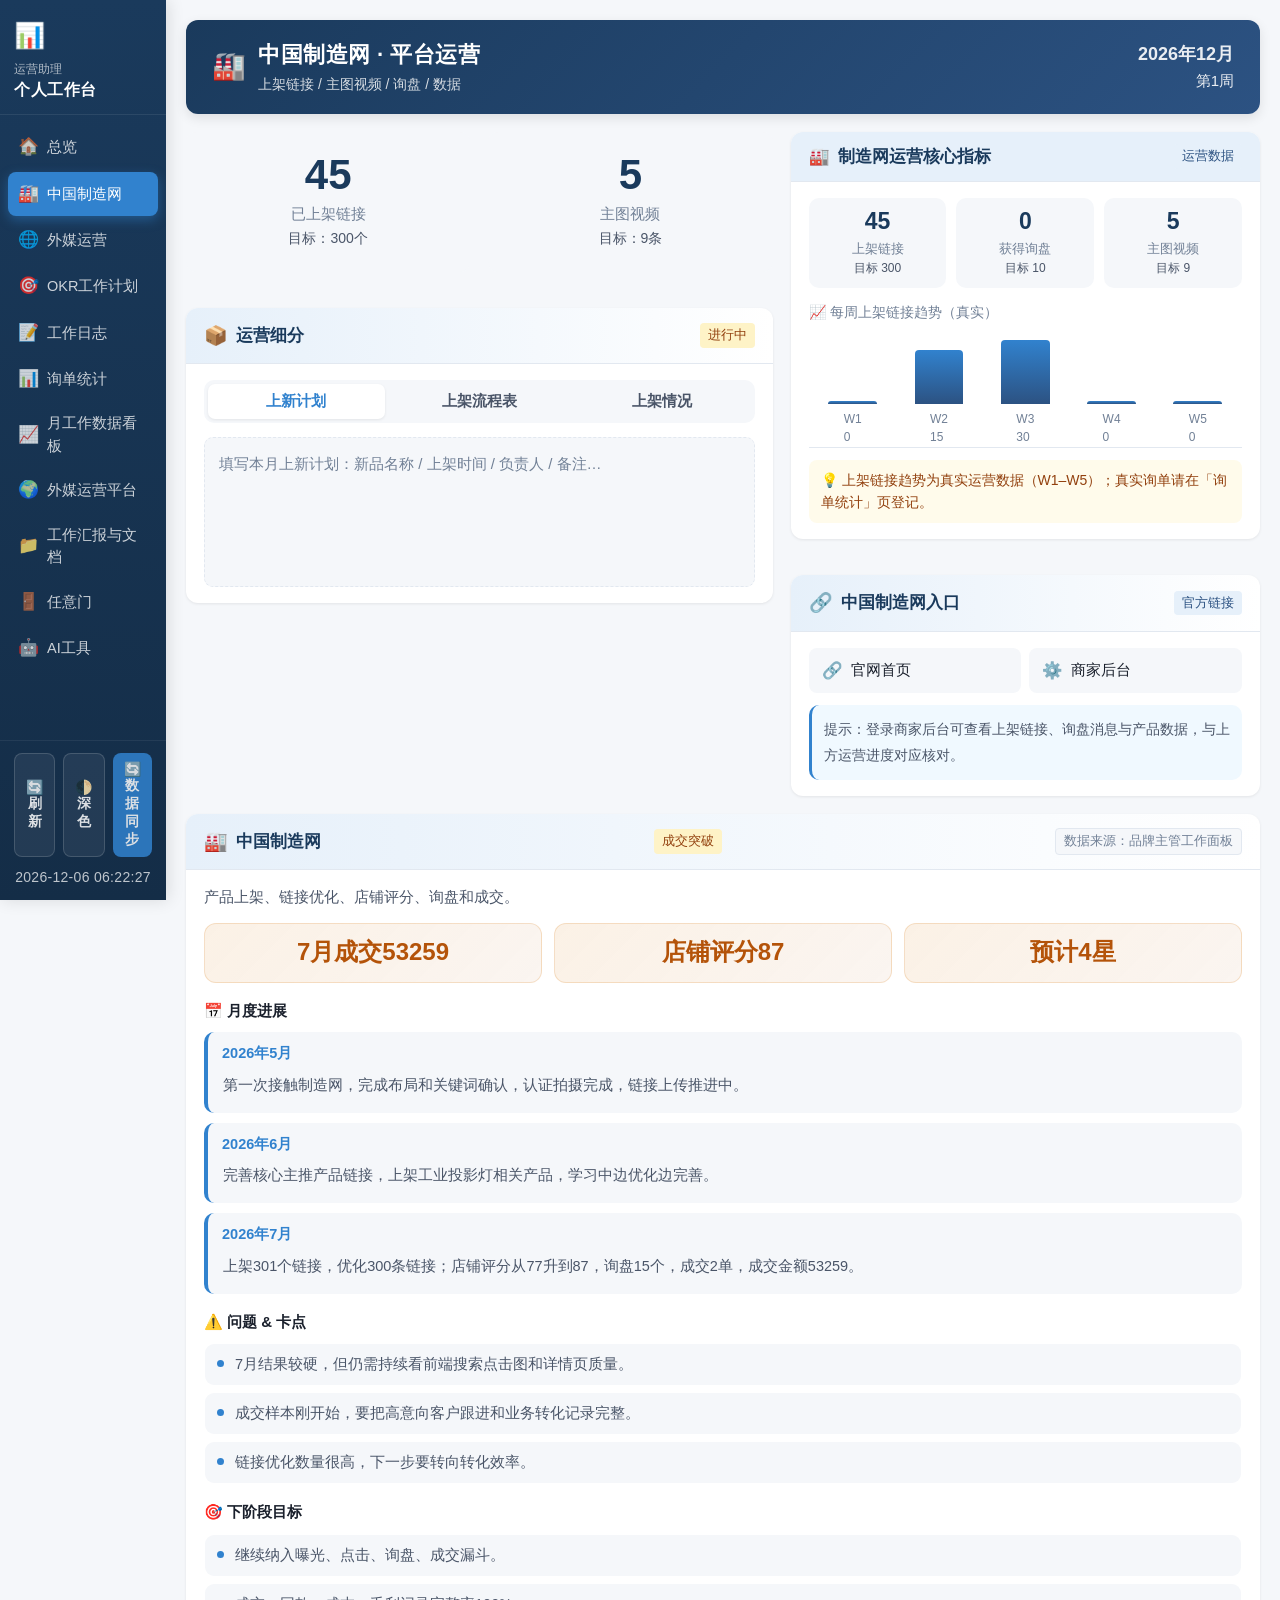
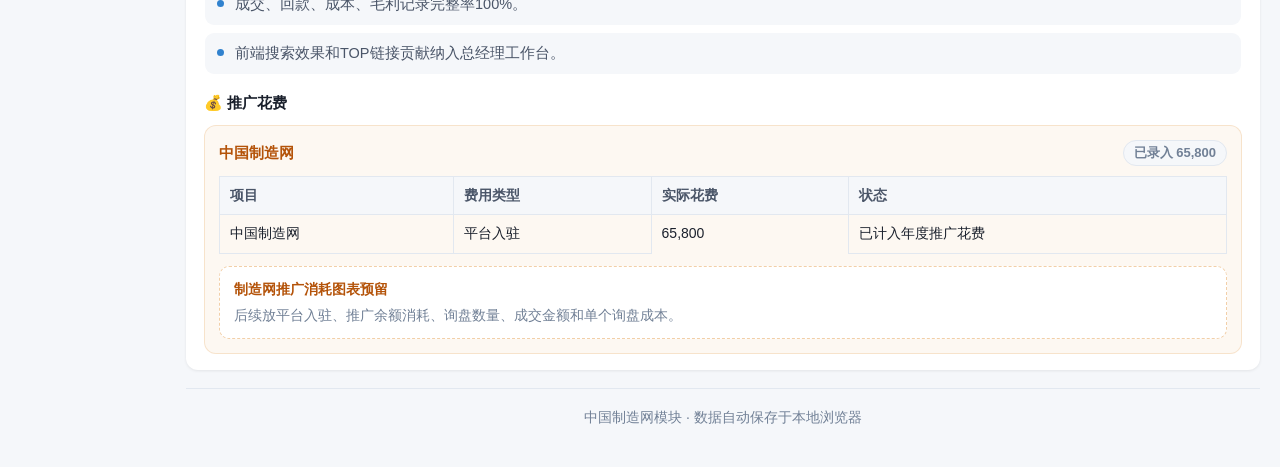
==== index.html @ 1c4fb382 "sync index.html" ====
<!DOCTYPE html>
<html lang="zh-CN">
<head>
  <script src="assets/data.js?v=s7"></script>
<meta charset="UTF-8">
<meta name="viewport" content="width=device-width, initial-scale=1.0">
<title>个人工作台</title>
<!-- 总览板块已下线，根目录自动进入「中国制造网」 -->
<meta http-equiv="refresh" content="0; url=platform.html">
<script>try { location.replace('platform.html'); } catch (e) {}</script>
<link rel="stylesheet" href="assets/style.css?v=s7">
</head>
<body>
<div class="layout">
<button class="menu-toggle" id="menuToggle" aria-label="打开菜单">☰</button>
<div class="sidebar-overlay" id="sidebarOverlay"></div>

<aside class="sidebar" id="sidebar">
    <div class="sidebar-logo">
        <div class="logo-icon">📊</div>
        <div class="logo-sub">运营助理</div>
        <div class="logo-title">个人工作台</div>
    </div>
    <nav class="nav-menu">
        <a class="nav-item" href="platform.html"><span class="nav-icon">🏭</span>中国制造网</a>
        <a class="nav-item" href="social.html"><span class="nav-icon">🌐</span>外媒运营</a>
        <a class="nav-item" href="okr.html"><span class="nav-icon">🎯</span>OKR工作计划</a>
        <a class="nav-item" href="worklog.html"><span class="nav-icon">📝</span>工作日志</a>
        <a class="nav-item" href="inquiry.html"><span class="nav-icon">📊</span>询单统计</a>
        <a class="nav-item" href="okr-board.html"><span class="nav-icon">📈</span>月工作数据看板</a>
        <a class="nav-item" href="media-platforms.html"><span class="nav-icon">🌍</span>外媒运营平台</a>
        <a class="nav-item" href="docs.html"><span class="nav-icon">📁</span>工作汇报与文档</a>
        <a class="nav-item" href="portal.html"><span class="nav-icon">🚪</span>任意门</a>
        <a class="nav-item" href="ai-tools.html"><span class="nav-icon">🤖</span>AI工具</a>
    </nav>
    <div class="sidebar-footer">
        <div class="sidebar-actions">
            <button class="sidebar-btn" id="refreshBtn" title="刷新页面">🔄 刷新</button>
            <button class="sidebar-btn" id="themeBtn" title="切换深/浅色">🌓 深色</button>
        </div>
        <div id="sidebarClock" class="sidebar-clock">--</div>
    </div>
</aside>

<div class="content">
    <div class="page-header">
        <div class="ph-left">
            <div class="ph-icon">📊</div>
                <div>
                    <h1>8月</h1>
                    <div class="ph-sub">本月工作总览 · 核心指标一览</div>
                </div>
        </div>
        <div class="ph-date">
            <div class="d-main" id="currentDate">2026年8月</div>
            <div id="currentWeek">第1周</div>
        </div>
    </div>

    <!-- 欢迎横幅 -->
    <div class="ov-hero">
        <div class="ov-hero-text">
            <div class="ov-hero-h" id="ovHello">👋 你好</div>
            <div class="ov-hero-sub" id="ovHeroSub">本月核心指标与最新进展，一目了然。</div>
        </div>
        <div class="ov-hero-badge" id="ovWeekBadge">📅 第1周</div>
    </div>

    <div class="section-label">核心指标</div>
    <div class="overview-metrics">
        <div class="mini-stat"><div class="ms-label">🎯 客户询单</div><div class="ms-value" id="ovInquiry">0 <small>/ 5</small></div></div>
        <div class="mini-stat success"><div class="ms-label">📝 工作日志</div><div class="ms-value" id="ovLog">0 <small>天</small></div></div>
        <div class="mini-stat warning"><div class="ms-label">📦 上架链接</div><div class="ms-value" id="ovLinks">0 <small>/ 300</small></div></div>
        <div class="mini-stat"><div class="ms-label">💰 获得询盘</div><div class="ms-value" id="ovInquiryGot">0 <small>/ 10</small></div></div>
        <div class="mini-stat danger"><div class="ms-label">🎬 主图视频</div><div class="ms-value" id="ovVideos">0 <small>/ 9</small></div></div>
    </div>

    <div class="section-label">本月进度看板</div>
    <div class="ov-progress-grid">
        <div class="ov-progress-card" id="ovpLinks">
            <div class="ovp-head"><span class="ovp-label">📦 上架链接</span><span class="ovp-pct">0%</span></div>
            <div class="ovp-nums"><span class="ovp-done">0</span> / <span class="ovp-target">300</span></div>
            <div class="stat-progress"><div class="stat-progress-bar ovp-bar" style="width:0%"></div></div>
        </div>
        <div class="ov-progress-card" id="ovpVideos">
            <div class="ovp-head"><span class="ovp-label">🎬 主图视频</span><span class="ovp-pct">0%</span></div>
            <div class="ovp-nums"><span class="ovp-done">0</span> / <span class="ovp-target">9</span></div>
            <div class="stat-progress"><div class="stat-progress-bar ovp-bar" style="width:0%"></div></div>
        </div>
        <div class="ov-progress-card" id="ovpInquiry">
            <div class="ovp-head"><span class="ovp-label">🎯 客户询单</span><span class="ovp-pct">0%</span></div>
            <div class="ovp-nums"><span class="ovp-done">0</span> / <span class="ovp-target">5</span></div>
            <div class="stat-progress"><div class="stat-progress-bar ovp-bar" style="width:0%"></div></div>
        </div>
        <div class="ov-progress-card" id="ovpLog">
            <div class="ovp-head"><span class="ovp-label">📝 工作日志</span><span class="ovp-pct">0%</span></div>
            <div class="ovp-nums"><span class="ovp-done">0</span> / <span class="ovp-target">0</span> 天</div>
            <div class="stat-progress"><div class="stat-progress-bar ovp-bar" style="width:0%"></div></div>
        </div>
    </div>

    <!-- 快捷入口 + 最新询单 -->
    <div class="ov-two-col">
        <div class="module">
            <div class="module-header"><div class="module-title"><span class="icon">🧭</span> 快捷入口</div></div>
            <div class="module-body">
                <div class="ov-nav-grid">
                    <a class="ov-nav-card" href="platform.html"><span class="ov-nav-ico">🏭</span><span class="ov-nav-meta"><span class="ov-nav-title">中国制造网</span><span class="ov-nav-desc">上架 / 视频 / 询盘</span></span></a>
                    <a class="ov-nav-card" href="social.html"><span class="ov-nav-ico">🌐</span><span class="ov-nav-meta"><span class="ov-nav-title">外媒运营</span><span class="ov-nav-desc">6平台发布追踪</span></span></a>
                    <a class="ov-nav-card" href="okr.html"><span class="ov-nav-ico">🎯</span><span class="ov-nav-meta"><span class="ov-nav-title">OKR工作计划</span><span class="ov-nav-desc">目标与进度</span></span></a>
                    <a class="ov-nav-card" href="worklog.html"><span class="ov-nav-ico">📝</span><span class="ov-nav-meta"><span class="ov-nav-title">工作日志</span><span class="ov-nav-desc">每日打卡</span></span></a>
                    <a class="ov-nav-card" href="inquiry.html"><span class="ov-nav-ico">📊</span><span class="ov-nav-meta"><span class="ov-nav-title">询单统计</span><span class="ov-nav-desc">登记与分布</span></span></a>
                    <a class="ov-nav-card" href="docs.html"><span class="ov-nav-ico">📁</span><span class="ov-nav-meta"><span class="ov-nav-title">工作汇报与文档</span><span class="ov-nav-desc">月志 / 报告</span></span></a>
                    <a class="ov-nav-card" href="portal.html"><span class="ov-nav-ico">🚪</span><span class="ov-nav-meta"><span class="ov-nav-title">任意门</span><span class="ov-nav-desc">常用链接</span></span></a>
                    <a class="ov-nav-card" href="#" id="ovTopLink"><span class="ov-nav-ico">⬆️</span><span class="ov-nav-meta"><span class="ov-nav-title">返回顶部</span><span class="ov-nav-desc">快速置顶</span></span></a>
                </div>
            </div>
        </div>
        <div class="module">
            <div class="module-header"><div class="module-title"><span class="icon">📨</span> 最新询单</div><span class="tag tag-blue">实时</span></div>
            <div class="module-body">
                <div class="ov-recent" id="ovRecent"></div>
            </div>
        </div>
    </div>

    <div class="footer">
        <p>8月 · 数据自动保存于本地浏览器 · 建议使用 Chrome / Edge 浏览器打开</p>
        <p style="margin-top:4px;">按 Ctrl+P 可打印当前页面供领导审阅</p>
    </div>
</div>
</div>
<script src="assets/app.js?v=s10"></script>
<script>
(function () {
    var ov = {};
    try { ov = JSON.parse(localStorage.getItem('wb_overview') || '{}'); } catch (e) {}
    var h = document.getElementById('ovHello');
    if (h) {
        var hr = new Date().getHours();
        var g = hr < 6 ? '夜深了' : hr < 11 ? '早上好' : hr < 13 ? '中午好' : hr < 18 ? '下午好' : '晚上好';
        h.textContent = '👋 ' + g + '，欢迎查看本月工作总览';
    }
    var wk = document.getElementById('currentWeek'), wb = document.getElementById('ovWeekBadge');
    if (wb && wk) wb.textContent = '📅 ' + wk.textContent;
    var linksDone = ov.linksDone !== undefined ? ov.linksDone : 45;
    var videosDone = ov.videosDone !== undefined ? ov.videosDone : 5;
    var inquiryTotal = ov.inquiryTotal !== undefined ? ov.inquiryTotal : 6;
    var logCount = ov.logCount !== undefined ? ov.logCount : 11;
    var elapsed = new Date().getDate();
    var heroSub = document.getElementById('ovHeroSub');
    if (heroSub) {
        heroSub.textContent = '本月已上架 ' + linksDone + ' 个链接 · 完成主图视频 ' + videosDone + ' 条 · 新增客户询单 ' + inquiryTotal + ' 单 · 工作日志 ' + logCount + ' 天。';
    }
    function setCard(id, done, target) {
        var c = document.getElementById(id); if (!c) return;
        var pct = target > 0 ? Math.min(100, Math.round(done / target * 100)) : 0;
        c.querySelector('.ovp-done').textContent = done;
        c.querySelector('.ovp-target').textContent = target;
        c.querySelector('.ovp-pct').textContent = pct + '%';
        c.querySelector('.ovp-bar').style.width = pct + '%';
    }
    setCard('ovpLinks', linksDone, 300);
    setCard('ovpVideos', videosDone, 9);
    setCard('ovpInquiry', inquiryTotal, 5);
    setCard('ovpLog', logCount, Math.max(elapsed, 1));
    var SRC_LABEL = { tiktok: '🎵 TikTok', instagram: '📷 Instagram', facebook: '👤 Facebook', youtube: '▶️ YouTube', twitter: '🐦 推特 X', douyin: '🎵 抖音', mic: '🏭 制造网', other: '📌 其他' };
    var box = document.getElementById('ovRecent');
    if (box) {
        var cards = [];
        try {
            var raw = localStorage.getItem('workbench_inquiry_v2');
            if (raw) {
                var d = JSON.parse(raw);
                if (d && d.rows) {
                    var tmp = document.createElement('tbody'); tmp.innerHTML = d.rows;
                    tmp.querySelectorAll('tr').forEach(function (tr) {
                        var filled = false;
                        tr.querySelectorAll('input,select').forEach(function (i) { if (i.value && i.value.trim()) filled = true; });
                        if (!filled) return;
                        var get = function (idx) { var c = tr.children[idx]; return c ? (c.querySelector('input') || c.querySelector('select')) : null; };
                        var date = get(0), src = get(1), cust = get(2), need = get(4);
                        cards.push({ date: date ? date.value : '', src: src ? src.value : '', cust: cust ? cust.value : '', need: need ? need.value : '' });
                    });
                }
            }
        } catch (e) {}
        if (cards.length === 0) {
            box.innerHTML = '<div class="empty-state" style="padding:18px;"><div class="icon">📭</div><div>暂无询单记录</div></div>';
        } else {
            cards.sort(function (a, b) { return (b.date || '').localeCompare(a.date || ''); });
            box.innerHTML = cards.slice(0, 5).map(function (c) {
                var s = SRC_LABEL[c.src] || c.src || '未填';
                return '<div class="ov-rec-card"><div class="ov-rec-top"><span class="ov-rec-src">' + s + '</span><span class="ov-rec-date">' + (c.date || '') + '</span></div><div class="ov-rec-cust">👤 ' + (c.cust || '—') + '</div><div class="ov-rec-need">💡 ' + (c.need || '—') + '</div></div>';
            }).join('');
        }
    }
    var top = document.getElementById('ovTopLink');
    if (top) top.addEventListener('click', function (e) { e.preventDefault(); window.scrollTo({ top: 0, behavior: 'smooth' }); });
})();
</script>
</body>
</html>
---- assets/style.css ----
:root {
    --primary-blue: #1a3a5c;
    --secondary-blue: #2c5282;
    --accent-blue: #3182ce;
    --light-blue: #e6f0fa;
    --bg-gray: #f5f7fa;
    --card-bg: #ffffff;
    --text-primary: #1a202c;
    --text-secondary: #4a5568;
    --text-muted: #718096;
    --border-color: #e2e8f0;
    --success: #38a169;
    --warning: #dd6b20;
    --danger: #e53e3e;
    --shadow-sm: 0 1px 3px rgba(0,0,0,0.08);
    --shadow-md: 0 4px 12px rgba(0,0,0,0.1);
    --radius: 12px;
}

/* ---------- 深色模式 ---------- */
[data-theme="dark"] {
    --primary-blue: #0f2438;
    --secondary-blue: #173450;
    --accent-blue: #4a9be8;
    --light-blue: #16263a;
    --bg-gray: #0d1117;
    --card-bg: #161b22;
    --text-primary: #e6edf3;
    --text-secondary: #b0b8c4;
    --text-muted: #8b949e;
    --border-color: #2d333b;
    --success: #3fb950;
    --warning: #f0883e;
    --danger: #f85149;
}
[data-theme="dark"] body { background: #010409; }
[data-theme="dark"] .module,
[data-theme="dark"] .mini-stat,
[data-theme="dark"] .metric-card,
[data-theme="dark"] .portal-col,
[data-theme="dark"] .portal-link,
[data-theme="dark"] .kr-card,
[data-theme="dark"] .log-item,
[data-theme="dark"] .cal-day,
[data-theme="dark"] .metric-mini,
[data-theme="dark"] .big-number,
[data-theme="dark"] .learning-item,
[data-theme="dark"] .doc-item,
[data-theme="dark"] .doc-row,
[data-theme="dark"] .fz-drop,
[data-theme="dark"] .fz-item,
[data-theme="dark"] .donut-inner,
[data-theme="dark"] .tag,
[data-theme="dark"] .tip-box {
    background: var(--card-bg) !important;
    color: var(--text-primary);
}
[data-theme="dark"] .tip-box { background: #1c2128 !important; color: #d9b44a; }
[data-theme="dark"] input,
[data-theme="dark"] select,
[data-theme="dark"] textarea {
    background: #0d1117 !important;
    color: var(--text-primary) !important;
    border-color: var(--border-color) !important;
}
[data-theme="dark"] .inquiry-table td { background: var(--card-bg); }
[data-theme="dark"] .portal-link { border-color: var(--border-color); }
[data-theme="dark"] .kr-card { border-color: var(--border-color); }
[data-theme="dark"] .page-header { box-shadow: none; }

* { margin: 0; padding: 0; box-sizing: border-box; }

html { scroll-behavior: smooth; }

body {
    font-family: -apple-system, BlinkMacSystemFont, "Segoe UI", "PingFang SC", "Hiragino Sans GB", "Microsoft YaHei", sans-serif;
    background: var(--bg-gray);
    color: var(--text-primary);
    line-height: 1.55;
    padding: 0;
    overflow-x: hidden;
}

/* ---------- 页面头部（紧凑） ---------- */
.page-header {
    background: linear-gradient(135deg, var(--primary-blue) 0%, var(--secondary-blue) 100%);
    color: white;
    padding: 18px 26px;
    border-radius: var(--radius);
    margin-bottom: 18px;
    box-shadow: var(--shadow-md);
    display: flex;
    align-items: center;
    justify-content: space-between;
}
.page-header .ph-left { display: flex; align-items: center; gap: 12px; }
.page-header .ph-icon { font-size: 27px; }
.page-header h1 { font-size: 22px; font-weight: 700; letter-spacing: .5px; }
.page-header .ph-sub { font-size: 14px; opacity: .82; margin-top: 2px; }
.page-header .ph-date { text-align: right; font-size: 15px; opacity: .9; }
.page-header .ph-date .d-main { font-size: 18px; font-weight: 600; }

/* ---------- 首页总览 ---------- */
.overview-metrics {
    display: grid;
    grid-template-columns: repeat(auto-fit, minmax(160px, 1fr));
    gap: 12px;
    margin-bottom: 20px;
}
.mini-stat {
    background: var(--card-bg);
    border-radius: var(--radius);
    padding: 14px 16px;
    box-shadow: var(--shadow-sm);
    border-left: 4px solid var(--accent-blue);
}
.mini-stat.success { border-left-color: var(--success); }
.mini-stat.warning { border-left-color: var(--warning); }
.mini-stat.danger { border-left-color: var(--danger); }
.mini-stat .ms-label { font-size: 14px; color: var(--text-muted); margin-bottom: 4px; font-weight: 500; }
.mini-stat .ms-value { font-size: 23px; font-weight: 700; color: var(--primary-blue); }
.mini-stat .ms-value small { font-size: 14px; color: var(--text-muted); font-weight: 400; }

/* ---------- 总览页专属 ---------- */
.section-label {
    font-size: 15px; font-weight: 700; color: var(--text-secondary);
    margin: 24px 2px 12px; padding-left: 10px; line-height: 1;
    border-left: 3px solid var(--accent-blue);
}

/* 欢迎横幅 */
.ov-hero {
    display: flex; align-items: center; justify-content: space-between; gap: 16px;
    background: linear-gradient(135deg, var(--primary-blue), var(--secondary-blue));
    color: #fff; border-radius: var(--radius); padding: 22px 24px;
    box-shadow: var(--shadow-md); margin-bottom: 4px;
}
.ov-hero-text { flex: 1; min-width: 0; }
.ov-hero-h { font-size: 21px; font-weight: 700; margin-bottom: 6px; letter-spacing: .3px; }
.ov-hero-sub { font-size: 15px; opacity: .88; line-height: 1.6; }
.ov-hero-badge {
    flex-shrink: 0; background: rgba(255,255,255,.16);
    padding: 10px 16px; border-radius: 999px; font-size: 15px; font-weight: 600;
    border: 1px solid rgba(255,255,255,.28); white-space: nowrap;
}
[data-theme="dark"] .ov-hero { background: linear-gradient(135deg, #173450, #1a3a5c); }

/* 进度看板 */
.ov-progress-grid {
    display: grid; grid-template-columns: repeat(4, 1fr); gap: 12px; margin-bottom: 4px;
}
.ov-progress-card {
    background: var(--card-bg); border: 1px solid var(--border-color);
    border-radius: var(--radius); padding: 16px; box-shadow: var(--shadow-sm);
}
.ovp-head { display: flex; align-items: center; justify-content: space-between; gap: 8px; }
.ovp-label { font-size: 15px; font-weight: 600; color: var(--text-secondary); }
.ovp-pct { font-size: 19px; font-weight: 700; color: var(--accent-blue); white-space: nowrap; }
.ovp-nums { margin-top: 8px; font-size: 14px; color: var(--text-muted); }
.ovp-nums .ovp-done { font-size: 22px; font-weight: 700; color: var(--text-primary); }
.ovp-bar { border-radius: 3px; }

/* 两栏：快捷入口 + 最新询单 */
.ov-two-col {
    display: grid; grid-template-columns: 1.4fr 1fr; gap: 16px; margin-top: 4px;
}

/* 快捷入口网格 */
.ov-nav-grid {
    display: grid; grid-template-columns: repeat(2, 1fr); gap: 10px;
}
.ov-nav-card {
    display: flex; align-items: center; gap: 12px;
    padding: 12px 14px; border-radius: 10px;
    background: var(--bg-gray); border: 1px solid var(--border-color);
    text-decoration: none; color: var(--text-primary);
    transition: transform .15s ease, box-shadow .15s ease, border-color .15s ease, background .15s ease;
}
.ov-nav-card:hover {
    transform: translateY(-2px); box-shadow: var(--shadow-md);
    border-color: var(--accent-blue); background: var(--light-blue);
}
.ov-nav-ico {
    font-size: 23px; width: 42px; height: 42px; flex-shrink: 0;
    display: flex; align-items: center; justify-content: center;
    background: var(--card-bg); border-radius: 10px; box-shadow: var(--shadow-sm);
}
[data-theme="dark"] .ov-nav-ico { background: #0d1117; }
.ov-nav-meta { display: flex; flex-direction: column; min-width: 0; }
.ov-nav-title { font-size: 15px; font-weight: 600; color: var(--text-primary); }
.ov-nav-desc { font-size: 13px; color: var(--text-muted); margin-top: 2px; }

/* 最新询单 */
.ov-recent { display: flex; flex-direction: column; gap: 10px; }
.ov-rec-card {
    border: 1px solid var(--border-color); border-radius: 10px;
    padding: 12px 14px; background: var(--bg-gray);
}
.ov-rec-top { display: flex; align-items: center; justify-content: space-between; gap: 8px; margin-bottom: 6px; }
.ov-rec-src { font-size: 14px; font-weight: 600; color: var(--secondary-blue); }
.ov-rec-date { font-size: 13px; color: var(--text-muted); white-space: nowrap; }
.ov-rec-cust { font-size: 15px; font-weight: 500; color: var(--text-primary); }
.ov-rec-need { font-size: 14px; color: var(--text-secondary); margin-top: 4px; line-height: 1.5; }

@media (max-width: 920px) {
    .ov-progress-grid { grid-template-columns: repeat(2, 1fr); }
    .ov-two-col { grid-template-columns: 1fr; }
}
@media (max-width: 560px) {
    .ov-progress-grid { grid-template-columns: 1fr; }
    .ov-nav-grid { grid-template-columns: 1fr; }
    .ov-hero { flex-direction: column; align-items: flex-start; }
    .ov-hero-badge { align-self: flex-start; }
}

.entry-grid {
    display: grid;
    grid-template-columns: repeat(auto-fill, minmax(230px, 1fr));
    gap: 14px;
}
.entry-card {
    background: var(--card-bg);
    border-radius: var(--radius);
    padding: 16px;
    box-shadow: var(--shadow-sm);
    text-decoration: none;
    color: inherit;
    display: flex;
    align-items: center;
    gap: 14px;
    transition: transform .18s, box-shadow .18s;
    border: 1px solid transparent;
}
.entry-card:hover { transform: translateY(-3px); box-shadow: var(--shadow-md); border-color: var(--light-blue); }
.entry-card .ec-icon {
    width: 46px; height: 46px; border-radius: 12px; flex-shrink: 0;
    display: flex; align-items: center; justify-content: center; font-size: 25px;
    background: linear-gradient(135deg, var(--accent-blue), var(--secondary-blue));
    color: white;
}
.entry-card .ec-title { font-size: 16.5px; font-weight: 600; color: var(--text-primary); }
.entry-card .ec-desc { font-size: 14px; color: var(--text-muted); margin-top: 2px; }
.entry-card .ec-arrow { margin-left: auto; color: var(--accent-blue); font-size: 21px; }
.entry-group-label {
    grid-column: 1 / -1;
    font-size: 15px; font-weight: 700; color: var(--secondary-blue);
    padding: 6px 2px 2px; display: flex; align-items: center; gap: 8px;
    border-bottom: 2px solid var(--light-blue); margin-bottom: 4px;
}

/* ---------- 模块卡片 ---------- */
.module {
    background: var(--card-bg);
    border-radius: var(--radius);
    box-shadow: var(--shadow-sm);
    overflow: hidden;
    margin-bottom: 18px;
}
.module-header {
    background: linear-gradient(90deg, var(--light-blue), transparent);
    padding: 13px 18px;
    border-bottom: 1px solid var(--border-color);
    display: flex;
    align-items: center;
    justify-content: space-between;
}
.module-title { font-size: 16.5px; font-weight: 600; color: var(--primary-blue); display: flex; align-items: center; gap: 8px; }
.module-title .icon { font-size: 19px; }
.module-body { padding: 16px 18px; }

/* ---------- 统计卡片（旧，保留兼容） ---------- */
.stats-row { display: grid; grid-template-columns: repeat(auto-fit, minmax(200px, 1fr)); gap: 16px; margin-bottom: 24px; }
.stat-card { background: var(--card-bg); border-radius: var(--radius); padding: 20px 24px; box-shadow: var(--shadow-sm); border-left: 4px solid var(--accent-blue); }
.stat-card.success { border-left-color: var(--success); }
.stat-card.warning { border-left-color: var(--warning); }
.stat-card.danger { border-left-color: var(--danger); }
.stat-label { font-size: 15px; color: var(--text-muted); margin-bottom: 6px; font-weight: 500; }
.stat-value { font-size: 28px; font-weight: 700; color: var(--primary-blue); }
.stat-value small { font-size: 15.5px; color: var(--text-muted); font-weight: 400; }
.stat-progress { margin-top: 10px; height: 6px; background: var(--border-color); border-radius: 3px; overflow: hidden; }
.stat-progress-bar { height: 100%; background: linear-gradient(90deg, var(--accent-blue), var(--secondary-blue)); }

/* ---------- 双栏网格 ---------- */
.main-grid { display: grid; grid-template-columns: 1fr 1fr; gap: 18px; margin-bottom: 18px; }
.full-width { grid-column: 1 / -1; }

/* ---------- 外媒更新：左右两栏 ---------- */
.social-grid { display: grid; grid-template-columns: 1.15fr 1fr; gap: 18px; align-items: start; margin-bottom: 18px; }
.social-side { display: flex; flex-direction: column; gap: 18px; }

/* 链接卡片 */
.tool-link {
    display: flex; align-items: center; gap: 8px;
    padding: 9px 12px; background: var(--bg-gray);
    border-radius: 8px; text-decoration: none; color: var(--text-primary);
    font-size: 14.5px; font-weight: 500; border: 1px solid transparent;
    transition: all .18s;
}
.tool-link:hover { background: var(--light-blue); border-color: var(--accent-blue); color: var(--secondary-blue); transform: translateY(-1px); }
.tool-link .tl-icon { font-size: 16.5px; flex-shrink: 0; }
.tool-link .tl-text { flex: 1; }
.tool-link .tl-arrow { font-size: 14px; opacity: .5; }

/* 平台后台链接区块 */
.platform-block { border: 1px solid var(--border-color); border-radius: 10px; padding: 12px; margin-bottom: 12px; background: #fcfdff; }
.sub-block { margin-top: 18px; padding-top: 16px; border-top: 1px dashed var(--border-color); }
.sub-title { font-size: 15.5px; font-weight: 600; color: var(--primary-blue); display: flex; align-items: center; gap: 8px; margin-bottom: 12px; }
.platform-block:last-child { margin-bottom: 0; }
.pb-head { display: flex; align-items: center; gap: 6px; font-size: 15px; font-weight: 600; color: var(--primary-blue); margin-bottom: 10px; }
.link-row { display: flex; gap: 8px; }
.link-row .tool-link { flex: 1; }

/* ---------- 内容创作 / AI文案生成 ---------- */
.creator-form { display: flex; flex-direction: column; gap: 10px; }
.creator-row { display: flex; gap: 10px; }
.creator-row .creator-field { flex: 1; min-width: 0; }
.creator-field { display: flex; flex-direction: column; gap: 4px; }
.creator-field label { font-size: 14px; color: var(--text-secondary); font-weight: 500; }
.creator-field input, .creator-field select {
    padding: 8px 10px; border: 1px solid var(--border-color); border-radius: 8px;
    font-size: 15px; background: white; color: var(--text-primary); transition: border-color .2s;
    width: 100%;
}
.creator-field input:focus, .creator-field select:focus { outline: none; border-color: var(--accent-blue); box-shadow: 0 0 0 3px rgba(49,130,206,.1); }
.creator-actions { display: flex; gap: 8px; flex-wrap: wrap; margin-top: 2px; }
.btn-ai {
    padding: 9px 15px; border: none; border-radius: 8px; cursor: pointer; font-size: 15px; font-weight: 600;
    display: inline-flex; align-items: center; gap: 6px; transition: all .2s; white-space: nowrap;
}
.btn-ai.primary { background: linear-gradient(135deg, var(--accent-blue), var(--secondary-blue)); color: white; }
.btn-ai.primary:hover { box-shadow: 0 4px 12px rgba(49,130,206,.4); transform: translateY(-1px); }
.btn-ai.ghost { background: var(--bg-gray); color: var(--text-secondary); border: 1px solid var(--border-color); }
.btn-ai.ghost:hover { background: var(--light-blue); color: var(--secondary-blue); }
.creator-output {
    width: 100%; min-height: 132px; margin-top: 12px; padding: 12px;
    border: 1px solid var(--border-color); border-radius: 10px; font-size: 15px; line-height: 1.75;
    color: var(--text-primary); resize: vertical; background: #fcfdff; font-family: inherit;
}
.creator-output:focus { outline: none; border-color: var(--accent-blue); box-shadow: 0 0 0 3px rgba(49,130,206,.1); }
.creator-tip { font-size: 13.5px; color: var(--text-muted); margin-top: 8px; line-height: 1.7; }
.creator-tip b { color: var(--secondary-blue); }

/* 结构化结果展示（标题/正文/话题） */
.cc-result { margin-top: 14px; display: grid; grid-template-columns: 1fr 1fr 1fr; gap: 12px; }
.cc-result-item { background: #fcfdff; border: 1px solid var(--border-color); border-radius: 10px; padding: 10px 12px; }
.cc-rlabel { font-size: 14px; font-weight: 700; color: var(--secondary-blue); margin-bottom: 6px; display: flex; align-items: center; gap: 6px; }
.cc-box {
    width: 100%; border: none; background: transparent; resize: vertical;
    font-size: 15px; line-height: 1.75; color: var(--text-primary); font-family: inherit;
    min-height: 46px; padding: 0;
}
.cc-box:focus { outline: none; }
.cc-box::placeholder { color: #aab4c0; }
.cc-result-item:first-child .cc-box { font-size: 16.5px; font-weight: 700; color: var(--primary-blue); min-height: 26px; }
#ccTags { color: var(--accent-blue); }

/* ---------- 平台图标 ---------- */
.platform-icons { display: flex; gap: 10px; flex-wrap: wrap; margin-bottom: 12px; }
.platform-tag { display: inline-flex; align-items: center; gap: 6px; padding: 5px 12px; background: var(--light-blue); color: var(--secondary-blue); border-radius: 20px; font-size: 14px; font-weight: 500; }

/* ---------- 发布日历 ---------- */
.publish-calendar { display: grid; grid-template-columns: repeat(7, 1fr); gap: 5px; margin-top: 10px; }
.cal-day { text-align: center; padding: 7px 3px; border-radius: 8px; font-size: 14px; background: var(--bg-gray); min-height: 46px; display: flex; flex-direction: column; align-items: center; justify-content: center; }
.cal-day.header { font-weight: 600; color: var(--text-muted); background: transparent; font-size: 13px; }
.cal-day.today { background: var(--light-blue); color: var(--secondary-blue); font-weight: 600; }
.cal-day .count { font-size: 12px; color: var(--accent-blue); margin-top: 2px; }
.cal-day.done { background: #d1fae5; color: #065f46; }
.cal-day.published { background: #d1fae5; color: #065f46; font-weight: 600; }
.cal-day.published .count { color: #065f46; }
.cal-day.clickable { cursor: pointer; transition: box-shadow .15s, transform .15s; }
.cal-day.clickable:hover { box-shadow: inset 0 0 0 2px var(--accent-blue); transform: translateY(-1px); }
.cal-day.updated { background: #d1fae5; color: #065f46; font-weight: 600; }
.cal-day.notupdated { background: #fee2e2; color: #9b2c2c; }
.cal-day .cd-num { font-size: 15px; font-weight: 600; line-height: 1; }
.cal-day .cal-platforms { display: flex; gap: 2px; flex-wrap: wrap; justify-content: center; margin-top: 3px; }
.cal-day .cal-pf { font-size: 13px; line-height: 1; padding: 2px 3px; border-radius: 6px; background: var(--border-color); opacity: .5; cursor: pointer; transition: all .15s; }
.cal-day .cal-pf.on { opacity: 1; background: var(--accent-blue); }
.cal-day .cal-status { font-size: 11px; margin-top: 2px; font-weight: 600; }

/* 发布日历：翻页月历 */
.cal-nav { display: flex; align-items: center; justify-content: center; gap: 16px; margin: 12px 0 4px; }
.cal-nav button {
    width: 34px; height: 34px; border-radius: 50%; border: 1px solid var(--border-color);
    background: var(--card-bg); color: var(--text-secondary); font-size: 14px; cursor: pointer;
    display: inline-flex; align-items: center; justify-content: center; transition: all .15s;
}
.cal-nav button:hover { background: var(--light-blue); color: var(--secondary-blue); border-color: var(--accent-blue); }
.cal-nav .cal-label { font-size: 16.5px; font-weight: 700; color: var(--text-primary); min-width: 140px; text-align: center; }
.cal-hint { text-align: center; font-size: 14px; color: var(--text-muted); margin: 4px 0 2px; }
.cal-hint b { font-weight: 700; }

/* ---------- 产品列表（可直接编辑） ---------- */
.product-list { list-style: none; display: flex; flex-direction: column; gap: 10px; }
.product-item { display: block; padding: 12px 14px; border: 1px solid var(--border-color); border-radius: 10px; background: var(--card-bg); }
.product-top { display: flex; align-items: center; gap: 8px; }
.product-name { flex: 1; font-size: 15px; font-weight: 600; color: var(--text-primary); border: 1px solid var(--border-color); border-radius: 7px; padding: 7px 9px; background: var(--bg-gray); min-width: 0; }
.product-name:focus, .product-detail:focus { outline: none; border-color: var(--accent-blue); box-shadow: 0 0 0 3px rgba(49,130,206,.12); }
.product-detail { width: 100%; box-sizing: border-box; font-size: 14px; color: var(--text-secondary); border: 1px solid var(--border-color); border-radius: 7px; padding: 6px 9px; margin-top: 8px; background: var(--bg-gray); }
.product-bottom { display: flex; align-items: center; justify-content: space-between; gap: 10px; margin-top: 10px; flex-wrap: wrap; }
.product-status { font-size: 14px; padding: 6px 10px; border-radius: 8px; font-weight: 600; border: 1px solid transparent; cursor: pointer; }
.status-pending { background: #fef3c7; color: #92400e; }
.status-done { background: #d1fae5; color: #065f46; }
.status-review { background: #dbeafe; color: #1e40af; }
.product-del { flex-shrink: 0; width: 32px; height: 32px; border: none; border-radius: 8px; background: #fee2e2; color: #dc2626; cursor: pointer; font-size: 15.5px; line-height: 1; }
.product-del:hover { background: #fecaca; }
.btn-add-prod { display: block; width: 100%; margin-top: 12px; padding: 10px; border: 1px dashed var(--accent-blue); border-radius: 9px; background: transparent; color: var(--accent-blue); font-size: 15px; font-weight: 600; cursor: pointer; }
.btn-add-prod:hover { background: var(--light-blue); }
/* 产品按月分组 + 折叠 */
.prod-month { margin-bottom: 12px; border: 1px solid var(--border-color); border-radius: 10px; overflow: hidden; background: var(--card-bg); }
.prod-month:last-of-type { margin-bottom: 4px; }
.pm-head {
    display: flex; align-items: center; gap: 8px; padding: 11px 14px;
    background: var(--light-blue); cursor: pointer; user-select: none;
    transition: background .15s;
}
.pm-head:hover { background: #d7e8f7; }
[data-theme="dark"] .pm-head:hover { background: #1d3047; }
.pm-caret { font-size: 14px; color: var(--secondary-blue); width: 14px; text-align: center; transition: transform .15s; flex-shrink: 0; }
.pm-name { flex: 1; font-size: 15.5px; font-weight: 700; color: var(--text-primary); outline: none; border-radius: 4px; padding: 2px 4px; min-width: 0; }
.pm-name:focus { background: var(--card-bg); box-shadow: 0 0 0 2px var(--accent-blue); }
.pm-count { font-size: 14px; font-weight: 600; color: var(--text-muted); background: var(--bg-gray); border: 1px solid var(--border-color); border-radius: 999px; padding: 2px 10px; flex-shrink: 0; }
.pm-body { padding: 12px 14px; }
.prod-month.collapsed .pm-body { display: none; }
.prod-month.collapsed .pm-caret { transform: rotate(-90deg); }
.btn-add-month { display: block; width: 100%; margin: 4px 0 14px; padding: 10px; border: 1px dashed var(--success); border-radius: 9px; background: transparent; color: var(--success); font-size: 15px; font-weight: 600; cursor: pointer; }
.btn-add-month:hover { background: rgba(56,161,105,.08); }
.product-note { font-size: 15px; color: var(--text-secondary); background: var(--bg-gray); border: 1px dashed var(--border-color); border-radius: 8px; padding: 11px 13px; margin-top: 14px; cursor: text; line-height: 1.7; transition: border-color .18s, box-shadow .18s; }
.product-note:focus { outline: none; border-color: var(--accent-blue); border-style: solid; box-shadow: 0 0 0 3px rgba(49,130,206,.12); }

/* 每产品主图视频位 */
.product-videos { display: flex; gap: 6px; flex-wrap: wrap; margin-top: 4px; }
.pv-tag {
    display: inline-flex; align-items: center; gap: 4px;
    padding: 4px 8px; background: var(--bg-gray); color: var(--text-secondary);
    border: 1px solid var(--border-color); border-radius: 8px; font-size: 14px;
}
.pv-tag input[type="checkbox"] { accent-color: var(--accent-blue); cursor: pointer; }

/* 紧凑模块（AI视频工具缩小） */
.module-compact .module-body { padding: 12px 14px; }
.module-compact .tool-link { padding: 7px 10px; font-size: 14px; }

/* ---------- 任务看板 ---------- */
.task-board { overflow-x: auto; }
.task-table { width: 100%; border-collapse: collapse; font-size: 15px; }
.task-table th { background: var(--light-blue); color: var(--primary-blue); padding: 10px 10px; text-align: left; font-weight: 600; font-size: 14px; white-space: nowrap; }
.task-table td { padding: 10px; border-bottom: 1px solid var(--border-color); vertical-align: top; }
.task-table tr:hover td { background: #fafbfc; }
.day-cell { font-weight: 600; color: var(--secondary-blue); white-space: nowrap; }
.task-list-cell { font-size: 14px; line-height: 1.8; }
.task-item { display: block; padding: 2px 0; }
.task-item::before { content: "▸"; color: var(--accent-blue); margin-right: 4px; }

/* ---------- 询单登记表 ---------- */
.inquiry-table-wrapper { overflow-x: auto; }
.inquiry-table { width: 100%; border-collapse: collapse; font-size: 15px; min-width: 720px; table-layout: fixed; }
.inquiry-table th { background: var(--primary-blue); color: white; padding: 10px; text-align: left; font-weight: 600; font-size: 14px; white-space: nowrap; }
.inquiry-table td { padding: 8px; border-bottom: 1px solid var(--border-color); vertical-align: middle; }
.inquiry-table tr:hover td { background: #f8fafc; }
.inquiry-table input, .inquiry-table select { width: 100%; padding: 7px 9px; border: 1px solid var(--border-color); border-radius: 6px; font-size: 14px; background: white; transition: border-color .2s; }
.inquiry-table input:focus, .inquiry-table select:focus { outline: none; border-color: var(--accent-blue); box-shadow: 0 0 0 3px rgba(49,130,206,.1); }
.inquiry-table td:last-child { text-align: center; }
.row-del { background: #fee2e2; border: none; color: #dc2626; border-radius: 6px; padding: 4px 8px; cursor: pointer; font-size: 15px; line-height: 1; transition: background .18s; }
.row-del:hover { background: #fecaca; }
.btn-add-row { margin-top: 12px; padding: 9px 22px; background: var(--accent-blue); color: white; border: none; border-radius: 8px; cursor: pointer; font-size: 15px; font-weight: 500; transition: background .2s; }
.btn-add-row:hover { background: var(--secondary-blue); }

/* 模块折叠 */
.module-header-right { display: flex; align-items: center; gap: 8px; }
.module-toggle { width: 30px; height: 30px; border: none; background: var(--light-blue); color: var(--secondary-blue); border-radius: 8px; cursor: pointer; font-size: 16.5px; line-height: 1; transition: all .18s; }
.module-toggle:hover { background: var(--accent-blue); color: #fff; }
.module-toggle.collapsed { transform: rotate(-90deg); }
.module-body.collapsed { display: none; }

/* 询单筛选栏 */
.filter-bar { display: flex; flex-wrap: wrap; gap: 16px; margin-bottom: 12px; padding: 10px 12px; background: var(--bg-gray); border-radius: 10px; }
.filter-group { display: flex; align-items: center; gap: 6px; flex-wrap: wrap; }
.fg-label { font-size: 14px; font-weight: 600; color: var(--text-muted); }
.filter-btn { padding: 5px 13px; border: 1px solid var(--border-color); background: #fff; border-radius: 16px; cursor: pointer; font-size: 14px; color: var(--text-secondary); transition: all .18s; }
.filter-btn:hover { border-color: var(--accent-blue); color: var(--secondary-blue); }
.filter-btn.active { background: var(--accent-blue); color: #fff; border-color: var(--accent-blue); }
.filter-source { padding: 5px 10px; border: 1px solid var(--border-color); border-radius: 8px; font-size: 14px; background: #fff; color: var(--text-primary); }

/* 来源分布 chips */
.source-chips { display: flex; flex-wrap: wrap; gap: 10px; align-items: stretch; }
.source-chip { display: inline-flex; align-items: center; gap: 8px; padding: 11px 18px; min-height: 44px; border: 1.5px solid var(--border-color); background: #fff; border-radius: 24px; cursor: pointer; font-size: 15.5px; font-weight: 600; color: var(--text-secondary); transition: all .18s; user-select: none; }
.source-chip:hover { border-color: var(--accent-blue); color: var(--secondary-blue); background: #f5faff; }
.source-chip.active { background: var(--accent-blue); color: #fff; border-color: var(--accent-blue); box-shadow: 0 4px 14px rgba(49,130,206,.28); }
.source-chip .cnt { display: inline-flex; align-items: center; justify-content: center; min-width: 24px; height: 24px; padding: 0 7px; border-radius: 12px; background: var(--bg-gray); font-size: 14px; font-weight: 700; color: var(--text-secondary); }
.source-chip.active .cnt { background: rgba(255,255,255,.28); color: #fff; }
.source-chip.empty { opacity: .55; }
.source-row { display: flex; align-items: center; flex-wrap: wrap; gap: 10px; }
.source-clear { display: none; padding: 11px 18px; min-height: 44px; border: 1.5px solid #fca5a5; background: #fff; border-radius: 24px; cursor: pointer; font-size: 15px; font-weight: 600; color: #dc2626; transition: all .18s; }
.source-clear:hover { background: #fef2f2; }
.source-clear.show { display: inline-flex; align-items: center; }
.source-result { margin-top: 12px; font-size: 15px; color: var(--text-secondary); }
.source-result b { color: var(--accent-blue); }
.filter-btn { padding: 7px 15px; border: 1px solid var(--border-color); background: #fff; border-radius: 16px; cursor: pointer; font-size: 15px; color: var(--text-secondary); transition: all .18s; }

/* ---------- 学习模块 ---------- */
.learning-item { display: flex; align-items: center; gap: 14px; padding: 12px; background: var(--bg-gray); border-radius: 10px; margin-bottom: 10px; }
.learning-icon { width: 42px; height: 42px; background: linear-gradient(135deg, var(--accent-blue), var(--secondary-blue)); border-radius: 10px; display: flex; align-items: center; justify-content: center; font-size: 21px; color: white; flex-shrink: 0; }
.learning-content { flex: 1; }
.learning-title { font-size: 15.5px; font-weight: 600; color: var(--text-primary); }
.learning-desc { font-size: 14px; color: var(--text-muted); margin-top: 2px; }
.learning-status { font-size: 14px; padding: 4px 12px; border-radius: 12px; font-weight: 500; background: #e2e8f0; color: var(--text-secondary); }
.info-box { margin-top: 14px; padding: 12px; background: #f0f9ff; border-radius: 10px; border-left: 3px solid var(--accent-blue); font-size: 14px; color: var(--text-secondary); line-height: 1.8; }
.tip-box { margin-top: 12px; padding: 10px 12px; background: #fffbeb; border-radius: 8px; font-size: 14px; color: #92400e; display: flex; align-items: center; gap: 8px; }

/* ---------- 客户询单跟踪（外媒页，同步询单统计） ---------- */
.inquiry-track { display: flex; flex-direction: column; gap: 10px; }
.track-item { padding: 11px 13px; background: var(--bg-gray); border-radius: 10px; border-left: 3px solid var(--accent-blue); }
.track-top { display: flex; align-items: center; justify-content: space-between; gap: 8px; margin-bottom: 4px; }
.track-src { font-size: 15px; font-weight: 700; color: var(--primary-blue); }
.track-date { font-size: 13px; color: var(--text-muted); white-space: nowrap; }
.track-cust { font-size: 14.5px; color: var(--text-primary); line-height: 1.5; }
.track-dem { font-size: 14px; color: var(--text-secondary); line-height: 1.5; margin-top: 2px; }

/* ---------- 进度大数字 ---------- */
.big-number { text-align: center; padding: 22px 16px; background: var(--bg-gray); border-radius: 10px; }
.big-number .number { font-size: 42px; font-weight: 800; color: var(--primary-blue); line-height: 1; }
.big-number .label { font-size: 15px; color: var(--text-muted); margin-top: 6px; }
.big-number .target { font-size: 14px; color: var(--text-secondary); margin-top: 3px; }

/* ---------- 标签 ---------- */
.tag { display: inline-block; padding: 2px 8px; border-radius: 4px; font-size: 13px; font-weight: 500; }
.tag-blue { background: var(--light-blue); color: var(--secondary-blue); }
.tag-green { background: #d1fae5; color: #065f46; }
.tag-orange { background: #fef3c7; color: #92400e; }

/* ============ 侧边栏布局 ============ */
.layout { display: flex; min-height: 100vh; }
.sidebar {
    width: 166px; flex-shrink: 0;
    background: linear-gradient(180deg, var(--primary-blue) 0%, #142d47 100%);
    color: white; display: flex; flex-direction: column;
    position: sticky; top: 0; height: 100vh;
    box-shadow: 2px 0 16px rgba(0,0,0,.12); z-index: 100;
}
.sidebar-logo { padding: 16px 14px 12px; border-bottom: 1px solid rgba(255,255,255,.08); }
.sidebar-logo .logo-icon { font-size: 25px; margin-bottom: 5px; }
.sidebar-logo .logo-title { font-size: 15.5px; font-weight: 700; letter-spacing: .5px; }
.sidebar-logo .logo-sub { font-size: 12px; opacity: .65; margin-top: 2px; }
.nav-menu { flex: 1; padding: 10px 8px; overflow-y: auto; }
.nav-group-title { font-size: 13px; font-weight: 700; color: rgba(255,255,255,.9); padding: 12px 10px 5px; display: flex; align-items: center; gap: 7px; border-top: 1px solid rgba(255,255,255,.08); margin-top: 4px; }
.nav-group-title:first-of-type { border-top: none; margin-top: 0; }
.nav-item { display: flex; align-items: center; gap: 9px; padding: 9px 10px; border-radius: 8px; color: rgba(255,255,255,.78); text-decoration: none; font-size: 14.5px; font-weight: 500; transition: all .2s; margin-bottom: 2px; }
.nav-item:hover { background: rgba(255,255,255,.1); color: white; }
.nav-item.active { background: var(--accent-blue); color: white; box-shadow: 0 4px 12px rgba(49,130,206,.45); }
.nav-item .nav-icon { font-size: 17px; width: 20px; text-align: center; flex-shrink: 0; }
.sidebar-footer { padding: 12px 14px; border-top: 1px solid rgba(255,255,255,.08); font-size: 13px; opacity: .85; line-height: 1.5; }
.sidebar-actions { display: flex; gap: 8px; margin-bottom: 10px; }
.sidebar-btn {
    flex: 1; padding: 8px 6px; border: 1px solid rgba(255,255,255,.18);
    background: rgba(255,255,255,.08); color: #fff; border-radius: 8px;
    font-size: 14px; font-weight: 600; cursor: pointer; transition: all .18s;
    display: flex; align-items: center; justify-content: center; gap: 4px;
}
.sidebar-btn:hover { background: rgba(255,255,255,.18); }
.sidebar-clock { font-size: 14px; opacity: .85; font-variant-numeric: tabular-nums; letter-spacing: .3px; text-align: center; }
.content { flex: 1; padding: 20px; min-width: 0; }
.menu-toggle { display: none; position: fixed; top: 14px; left: 14px; z-index: 1000; width: 46px; height: 46px; border-radius: 11px; background: var(--primary-blue); color: white; border: none; font-size: 23px; cursor: pointer; box-shadow: var(--shadow-md); align-items: center; justify-content: center; }
.sidebar-overlay { display: none; position: fixed; inset: 0; background: rgba(0,0,0,.45); z-index: 99; }

/* ============ 数据看板卡片 ============ */
.data-card { background: var(--card-bg); border-radius: var(--radius); box-shadow: var(--shadow-sm); overflow: hidden; margin-bottom: 18px; }
.data-card-header { padding: 12px 18px; border-bottom: 1px solid var(--border-color); display: flex; align-items: center; justify-content: space-between; background: var(--light-blue); }
.data-card-title { font-size: 16.5px; font-weight: 600; color: var(--primary-blue); display: flex; align-items: center; gap: 8px; }
.data-card-body { padding: 16px 18px; }
.metric-row { display: flex; gap: 10px; flex-wrap: wrap; margin-bottom: 6px; }
.metric-mini { flex: 1; min-width: 78px; background: var(--bg-gray); border-radius: 10px; padding: 11px 12px; text-align: center; }
.metric-mini .m-value { font-size: 23px; font-weight: 800; color: var(--primary-blue); line-height: 1.1; }
.metric-mini .m-label { font-size: 13px; color: var(--text-muted); margin-top: 4px; }
.metric-mini .m-target { font-size: 12px; color: var(--text-secondary); }
.bar-chart { display: flex; align-items: flex-end; gap: 10px; height: 120px; padding: 12px 6px 0; border-bottom: 1px solid var(--border-color); }
.bar-col { flex: 1; display: flex; flex-direction: column; align-items: center; justify-content: flex-end; height: 100%; }
.bar { width: 64%; background: linear-gradient(180deg, var(--accent-blue), var(--secondary-blue)); border-radius: 4px 4px 0 0; min-height: 3px; }
.bar-label { font-size: 12px; color: var(--text-muted); margin-top: 6px; }
.donut-wrap { display: flex; align-items: center; gap: 14px; margin-top: 14px; }
.donut { width: 88px; height: 88px; border-radius: 50%; flex-shrink: 0; display: flex; align-items: center; justify-content: center; }
.donut-inner { width: 58px; height: 58px; border-radius: 50%; background: white; display: flex; align-items: center; justify-content: center; font-size: 14px; font-weight: 700; color: var(--primary-blue); text-align: center; line-height: 1.2; }
.legend { font-size: 14px; line-height: 1.95; flex: 1; }
.legend-item { display: flex; align-items: center; gap: 7px; }
.legend-dot { width: 10px; height: 10px; border-radius: 50%; flex-shrink: 0; }
.chart-title { font-size: 14px; color: var(--text-muted); margin: 14px 0 4px; font-weight: 500; }
.section-note { font-size: 14px; color: var(--text-muted); margin: 0 0 12px; }

/* ---------- 文档成果网格 ---------- */
.doc-grid { display: grid; grid-template-columns: repeat(auto-fill, minmax(200px, 1fr)); gap: 14px; }
.doc-item { padding: 16px; background: var(--bg-gray); border-radius: 10px; text-align: center; border: 2px dashed var(--border-color); }
.doc-item .d-icon { font-size: 32px; margin-bottom: 6px; }
.doc-item .d-name { font-size: 15px; font-weight: 600; color: var(--text-primary); }
.doc-item .d-status { font-size: 13px; color: var(--text-muted); margin-top: 3px; }

/* ---------- 交付物清单（竖向） ---------- */
.doc-list { display: flex; flex-direction: column; gap: 10px; }
.doc-row { display: flex; align-items: center; gap: 14px; padding: 13px 16px; background: var(--bg-gray); border-radius: 10px; border: 1px solid var(--border-color); transition: all .18s; }
.doc-row:hover { background: #f0f9ff; border-color: var(--light-blue); }
.doc-row .d-icon { font-size: 27px; flex-shrink: 0; }
.doc-row .d-info { flex: 1; min-width: 0; }
.doc-row .d-name { font-size: 15.5px; font-weight: 600; color: var(--text-primary); }
.doc-row .d-status { font-size: 13.5px; color: var(--text-muted); margin-top: 2px; }

/* ---------- 文件存放区 ---------- */
.file-zone { display: flex; flex-direction: column; gap: 12px; }
.fz-drop {
    border: 2px dashed var(--border-color); border-radius: 12px; padding: 22px 16px;
    text-align: center; cursor: pointer; background: var(--bg-gray);
    transition: all .18s; color: var(--text-secondary);
}
.fz-drop:hover, .fz-drop.drag { border-color: var(--accent-blue); background: rgba(49,130,206,.06); color: var(--secondary-blue); }
.fz-drop-icon { font-size: 27px; margin-bottom: 6px; }
.fz-drop-text { font-size: 15px; font-weight: 500; }
.fz-list { display: flex; flex-direction: column; gap: 8px; min-height: 1.6em; }
.fz-empty { font-size: 14.5px; color: var(--text-muted); padding: 10px 4px; text-align: center; }
.fz-item { display: flex; align-items: center; gap: 12px; padding: 10px 12px; background: var(--bg-gray); border: 1px solid var(--border-color); border-radius: 10px; }
.fz-ico { font-size: 23px; flex-shrink: 0; }
.fz-meta { flex: 1; min-width: 0; display: flex; flex-direction: column; }
.fz-name { font-size: 15px; font-weight: 600; color: var(--text-primary); overflow: hidden; text-overflow: ellipsis; white-space: nowrap; }
.fz-sub { font-size: 13px; color: var(--text-muted); margin-top: 2px; }
.fz-open { padding: 5px 14px; border: none; border-radius: 7px; background: var(--accent-blue); color: #fff; cursor: pointer; font-size: 14px; font-weight: 600; transition: background .18s; }
.fz-open:hover { background: var(--secondary-blue); }
.fz-del { padding: 5px 9px; border: none; border-radius: 7px; background: #fee2e2; color: #dc2626; cursor: pointer; font-size: 15px; line-height: 1; transition: background .18s; }
.fz-del:hover { background: #fecaca; }

/* ---------- 交付物模块（可增删） ---------- */
.module-add-btn { padding: 5px 12px; border: 1px solid var(--border-color); background: var(--accent-blue); color: #fff; border-radius: 8px; cursor: pointer; font-size: 14px; font-weight: 600; transition: background .18s; }
.module-add-btn:hover { background: var(--secondary-blue); }
.deliverable-list { display: flex; flex-direction: column; gap: 14px; }
.deliv-card { border: 1px solid var(--border-color); border-radius: 12px; overflow: hidden; background: var(--bg-gray); }
.deliv-head { display: flex; align-items: center; gap: 10px; padding: 10px 14px; background: linear-gradient(90deg, var(--light-blue), transparent); border-bottom: 1px solid var(--border-color); }
.deliv-name { flex: 1; min-width: 0; padding: 6px 10px; border: 1px solid transparent; border-radius: 8px; font-size: 15.5px; font-weight: 700; color: var(--primary-blue); background: transparent; transition: all .18s; }
.deliv-name:hover { border-color: var(--border-color); background: #fff; }
.deliv-name:focus { outline: none; border-color: var(--accent-blue); background: #fff; }
.deliv-del { flex-shrink: 0; width: 28px; height: 28px; border: none; border-radius: 8px; background: #fee2e2; color: #dc2626; cursor: pointer; font-size: 15.5px; line-height: 1; transition: background .18s; }
.deliv-del:hover { background: #fecaca; }
.deliv-body { padding: 14px; }

/* ---------- 空状态 ---------- */
.empty-state { text-align: center; padding: 30px 16px; color: var(--text-muted); }
.empty-state .icon { font-size: 42px; margin-bottom: 10px; opacity: .4; }

/* ---------- 页脚 ---------- */
.footer { text-align: center; padding: 18px; color: var(--text-muted); font-size: 14px; margin-top: 18px; border-top: 1px solid var(--border-color); }

/* ---------- 外媒更新：分区重排（清晰版） ---------- */
.social-section { margin-bottom: 22px; }
.social-section:last-of-type { margin-bottom: 0; }
.section-bar {
    display: flex; align-items: center; gap: 9px;
    font-size: 15.5px; font-weight: 700; color: var(--primary-blue);
    margin-bottom: 12px; padding-bottom: 7px; border-bottom: 2px solid var(--light-blue);
}
.section-bar .sb-index {
    width: 22px; height: 22px; border-radius: 6px; font-size: 14px;
    background: var(--secondary-blue); color: #fff;
    display: inline-flex; align-items: center; justify-content: center; flex-shrink: 0;
}
.two-col { display: grid; grid-template-columns: 1.25fr 1fr; gap: 18px; align-items: start; }
.two-col-stretch { display: grid; grid-template-columns: 1.25fr 1fr; gap: 18px; align-items: stretch; }
.two-col-wide { display: grid; grid-template-columns: 1.7fr 0.8fr; gap: 18px; align-items: start; }
.two-col-equal { display: grid; grid-template-columns: 1fr 1fr; gap: 18px; }
.col-left, .col-right { display: flex; flex-direction: column; gap: 18px; }
.col-right .module:last-child { margin-bottom: 0; }

/* 内容创作：表单两列 + 结果三列 */
.creator-grid { display: grid; grid-template-columns: 1fr 1fr; gap: 10px; }
.creator-field.col-2 { grid-column: 1 / -1; }

/* 外媒后台：网格 */
.link-grid { display: grid; grid-template-columns: repeat(3, 1fr); gap: 14px; }
.pb-links { display: flex; flex-direction: column; gap: 6px; }
.pb-links .tool-link { width: 100%; }

@media (max-width: 1100px) {
    .two-col { grid-template-columns: 1fr; }
    .link-grid { grid-template-columns: repeat(2, 1fr); }
}
@media (max-width: 680px) {
    .creator-grid { grid-template-columns: 1fr; }
    .cc-result { grid-template-columns: 1fr; }
    .link-grid { grid-template-columns: 1fr; }
}

/* ---------- 响应式 ---------- */
@media (max-width: 1024px) {
    .main-grid { grid-template-columns: 1fr; }
    .social-grid { grid-template-columns: 1fr; }
    .sidebar { position: fixed; left: -170px; transition: left .3s ease; z-index: 1000; }
    .sidebar.open { left: 0; }
    .menu-toggle { display: flex; }
    .sidebar-overlay.show { display: block; }
    .content { padding: 14px; padding-top: 72px; }
}
@media (max-width: 768px) {
    .page-header { padding: 16px; }
    .page-header h1 { font-size: 19px; }
    .overview-metrics { grid-template-columns: repeat(2, 1fr); }
}

@media print {
    body { background: white; padding: 0; }
    .module, .data-card, .entry-card { break-inside: avoid; box-shadow: none; border: 1px solid #ddd; }
    .btn-add-row, .menu-toggle, .sidebar { display: none; }
    .content { padding: 0; }
}

/* ---------- OKR / 工作日志 ---------- */
.okr-label { display: block; font-size: 14px; color: var(--text-secondary); font-weight: 600; margin-bottom: 6px; }
.okr-o { width: 100%; padding: 9px 11px; border: 1px solid var(--border-color); border-radius: 8px; font-size: 15px; background: white; }
.okr-o:focus { outline: none; border-color: var(--accent-blue); box-shadow: 0 0 0 3px rgba(49,130,206,.1); }
.kr-row { display: flex; align-items: center; gap: 8px; margin-bottom: 8px; }
.kr-check { width: 18px; height: 18px; flex-shrink: 0; accent-color: var(--accent-blue); }
.kr-input { padding: 4px 8px; border: 1px solid var(--border-color); border-radius: 8px; font-size: 15px; background: white; }
.kr-input:focus { outline: none; border-color: var(--accent-blue); box-shadow: 0 0 0 3px rgba(49,130,206,.1); }
.okr-progress-wrap { display: flex; align-items: center; gap: 10px; margin-top: 14px; }
.okr-progress-wrap .stat-progress { flex: 1; margin-top: 0; }
.okr-pct { font-size: 15px; font-weight: 700; color: var(--primary-blue); white-space: nowrap; }
.wp-row { margin-bottom: 10px; }
.wp-row label { display: block; font-size: 14px; color: var(--text-secondary); font-weight: 600; margin-bottom: 4px; }
.wp-row textarea { width: 100%; padding: 8px 10px; border: 1px solid var(--border-color); border-radius: 8px; font-size: 15px; background: white; resize: vertical; font-family: inherit; }
.wp-row textarea:focus { outline: none; border-color: var(--accent-blue); box-shadow: 0 0 0 3px rgba(49,130,206,.1); }
.log-input { width: 100%; padding: 9px 11px; border: 1px solid var(--border-color); border-radius: 8px; font-size: 15px; background: white; resize: vertical; font-family: inherit; }
.log-input:focus { outline: none; border-color: var(--accent-blue); box-shadow: 0 0 0 3px rgba(49,130,206,.1); }
.log-item { border: 1px solid var(--border-color); border-radius: 10px; padding: 12px; margin-bottom: 10px; background: #fcfdff; }
.log-meta { display: flex; align-items: center; justify-content: space-between; font-size: 14px; color: var(--text-muted); margin-bottom: 6px; }
.log-del { border: none; background: transparent; color: var(--danger); cursor: pointer; font-size: 14px; padding: 2px 6px; border-radius: 6px; }
.log-del:hover { background: #fde8e8; }
.log-text { font-size: 15px; line-height: 1.7; color: var(--text-primary); white-space: pre-wrap; word-break: break-word; }

/* 工作日志日历 */
.log-calendar { display: grid; grid-template-columns: repeat(7, 1fr); gap: 4px; }
.cal-row { display: contents; }
.cal-cell {
    text-align: center; padding: 6px 2px; border-radius: 8px;
    font-size: 14px; cursor: pointer; background: var(--bg-gray);
    transition: all .15s; min-height: 30px; display: flex; align-items: center; justify-content: center;
}
.cal-cell:hover { background: var(--light-blue); }
.cal-cell.cal-head { font-weight: 600; color: var(--text-muted); background: transparent; cursor: default; font-size: 13px; }
.cal-cell.cal-empty { background: transparent; cursor: default; }
.cal-cell.cal-has-log { background: #d1fae5; color: #065f46; font-weight: 600; }
.cal-cell.cal-today { box-shadow: inset 0 0 0 2px var(--accent-blue); }

/* ---------- OKR 月度任务导向 ---------- */
.okr-objective {
    background: var(--card-bg); border-radius: var(--radius);
    box-shadow: var(--shadow-sm); margin-bottom: 18px; overflow: hidden;
}
.okr-o-header {
    display: flex; align-items: center; gap: 14px;
    padding: 16px 20px; background: linear-gradient(90deg, var(--light-blue), transparent);
    border-bottom: 1px solid var(--border-color); flex-wrap: wrap;
}
.okr-o-badge {
    width: 40px; height: 40px; border-radius: 10px;
    background: linear-gradient(135deg, var(--accent-blue), var(--secondary-blue));
    color: white; font-size: 15.5px; font-weight: 800;
    display: flex; align-items: center; justify-content: center; flex-shrink: 0;
}
.okr-o-badge.o2 { background: linear-gradient(135deg, #38a169, #276749); }
.okr-o-badge.o3 { background: linear-gradient(135deg, #dd6b20, #c05621); }
.okr-o-info { flex: 1; min-width: 200px; }
.okr-o-title { font-size: 17px; font-weight: 700; color: var(--primary-blue); }
.okr-o-desc { font-size: 14px; color: var(--text-muted); margin-top: 3px; line-height: 1.5; }
.okr-o-progress { display: flex; align-items: center; gap: 10px; min-width: 120px; }
.okr-o-progress .stat-progress { width: 80px; }

.okr-kr-list { padding: 11px 16px; display: grid; grid-template-columns: repeat(2, 1fr); gap: 10px 12px; align-items: stretch; }
.kr-card {
    display: flex; align-items: center; gap: 10px; padding: 9px 12px;
    background: var(--bg-gray); border-radius: 9px;
    transition: all .18s; border: 2px solid transparent;
}
.kr-card:hover { background: #f0f9ff; border-color: var(--light-blue); }
.kr-card.kr-done { background: #f0fff4; border-color: #d1fae5; }
.kr-card.kr-doing { background: #fffbeb; border-color: #fde68a; }
.kr-text { flex: 1; min-width: 0; font-size: 14px; line-height: 1.45; color: var(--text-primary); }
.kr-text strong { color: var(--accent-blue); font-weight: 700; }
.kr-fields { display: flex; gap: 8px; flex-shrink: 0; }
.kr-num { display: inline-flex; align-items: center; gap: 3px; font-size: 13px; color: var(--text-muted); white-space: nowrap; }
.kr-num input { width: 52px; padding: 4px 5px; border: 1px solid var(--border-color); border-radius: 6px; font-size: 14px; text-align: center; background: #fff; transition: border-color .2s; }
.kr-num input:focus { outline: none; border-color: var(--accent-blue); box-shadow: 0 0 0 3px rgba(49,130,206,.12); }
.kr-pct { font-size: 15.5px; font-weight: 700; color: var(--primary-blue); flex-shrink: 0; min-width: 44px; text-align: right; }
.kr-card.kr-done .kr-pct { color: #065f46; }
.kr-card.kr-doing .kr-pct { color: #b45309; }

/* ---------- OKR 月份分组 + 折叠 ---------- */
.okr-toolbar { display: flex; align-items: center; gap: 12px; margin-bottom: 16px; flex-wrap: wrap; }
.okr-month { background: var(--card-bg); border-radius: var(--radius); box-shadow: var(--shadow-sm); margin-bottom: 18px; overflow: hidden; }
.okr-month-header { display: flex; align-items: center; gap: 12px; padding: 14px 18px; background: linear-gradient(90deg, var(--secondary-blue), var(--primary-blue)); color: #fff; cursor: pointer; user-select: none; }
.okr-month-toggle { width: 30px; height: 30px; border: none; border-radius: 8px; background: rgba(255,255,255,.18); color: #fff; cursor: pointer; font-size: 16.5px; line-height: 1; transition: all .18s; flex-shrink: 0; }
.okr-month-toggle:hover { background: rgba(255,255,255,.32); }
.om-title { font-size: 17px; font-weight: 700; flex: 1; min-width: 0; }
.om-progress { display: flex; align-items: center; gap: 10px; min-width: 150px; }
.om-progress .stat-progress { flex: 1; background: rgba(255,255,255,.25); }
.om-progress .stat-progress-bar { background: linear-gradient(90deg, #ffffff, #bfe3ff); }
.om-pct { font-weight: 700; font-size: 15.5px; white-space: nowrap; }
.om-del { width: 30px; height: 30px; border: none; border-radius: 8px; background: rgba(255,255,255,.18); color: #fff; cursor: pointer; font-size: 15px; line-height: 1; transition: all .18s; flex-shrink: 0; }
.om-del:hover { background: var(--danger); }
.okr-month-body { padding: 16px 18px; }
.okr-month-body.collapsed { display: none; }
.okr-objectives-grid { display: block; }
.okr-objective { margin-bottom: 18px; }
.okr-kr-list.collapsed { display: none; }
@media (max-width: 768px) { .okr-kr-list { grid-template-columns: 1fr; } }
.okr-o-header.okr-obj-toggle { cursor: pointer; }
.okr-o-header.okr-obj-toggle:hover { background: linear-gradient(90deg, #dbeafe, transparent); }
.okr-obj-caret { margin-left: 6px; color: var(--text-muted); font-size: 15px; flex-shrink: 0; }

/* ---------- 传送门 portal.html ---------- */
.portal-grid { display: grid; grid-template-columns: repeat(3, 1fr); gap: 18px; }
.portal-col { background: white; border-radius: 14px; padding: 18px; box-shadow: 0 2px 14px rgba(15,42,71,.06); }
.portal-col-title { font-size: 16.5px; font-weight: 700; margin-bottom: 14px; color: var(--primary-blue); display: flex; align-items: center; gap: 8px; border-bottom: 2px solid var(--light-blue); padding-bottom: 10px; }
.portal-link { display: block; padding: 11px 13px; border: 1px solid var(--border-color); border-radius: 10px; margin-bottom: 11px; text-decoration: none; color: var(--text-primary); transition: all .18s; background: var(--bg-gray); }
.portal-link:last-child { margin-bottom: 0; }
.portal-link:hover { border-color: var(--accent-blue); background: rgba(49,130,206,.06); transform: translateY(-1px); box-shadow: 0 4px 14px rgba(49,130,206,.15); }
.portal-link .pl-name { font-weight: 600; font-size: 15px; line-height: 1.4; }
.portal-link .pl-url { font-size: 13px; color: var(--text-muted); margin-top: 4px; word-break: break-all; line-height: 1.4; }
.portal-link.file-link .pl-name::before { content: '📁 '; }
.portal-col-title .portal-add { margin-left: auto; width: 26px; height: 26px; border: none; border-radius: 7px; background: var(--accent-blue); color: #fff; cursor: pointer; font-size: 17px; line-height: 1; transition: background .18s; }
.portal-col-title .portal-add:hover { background: var(--secondary-blue); }
.portal-item { display: flex; align-items: stretch; gap: 6px; margin-bottom: 11px; }
.portal-item:last-child { margin-bottom: 0; }
.portal-item .portal-link { flex: 1; margin-bottom: 0; }
.portal-del { flex-shrink: 0; width: 30px; border: none; border-radius: 8px; background: #fee2e2; color: #dc2626; cursor: pointer; font-size: 15px; line-height: 1; transition: background .18s; }
.portal-del:hover { background: #fecaca; }
.portal-add-form { display: flex; flex-direction: column; gap: 6px; margin-top: 10px; padding: 10px; background: var(--bg-gray); border: 1px dashed var(--border-color); border-radius: 10px; }
.portal-add-form input { padding: 7px 9px; border: 1px solid var(--border-color); border-radius: 7px; font-size: 14px; background: #fff; color: var(--text-primary); }
.portal-add-form .pa-btns { display: flex; gap: 8px; }
.portal-add-form .pa-ok, .portal-add-form .pa-cancel { flex: 1; padding: 6px; border: none; border-radius: 7px; cursor: pointer; font-size: 14px; font-weight: 600; }
.portal-add-form .pa-ok { background: var(--accent-blue); color: #fff; }
.portal-add-form .pa-ok:hover { background: var(--secondary-blue); }
.portal-add-form .pa-cancel { background: #e2e8f0; color: var(--text-secondary); }
.portal-add-form .pa-cancel:hover { background: #cbd5e1; }
@media (max-width: 880px) {
    .portal-grid { grid-template-columns: 1fr; }
}

/* 侧边栏实时时钟 */
.sidebar-clock { font-size: 14px; opacity: .85; font-variant-numeric: tabular-nums; letter-spacing: .3px; }

/* ===== 数据同步 / 跨电脑备份 弹窗 ===== */
#syncBtn { background: var(--accent-blue); color: #fff; border: none; }
#syncBtn:hover { background: var(--secondary-blue); }
.sync-modal-overlay {
    position: fixed; inset: 0; z-index: 10000;
    background: rgba(15, 23, 42, .5);
    display: none; align-items: center; justify-content: center;
    padding: 18px;
}
.sync-card {
    width: min(440px, 94vw);
    background: var(--card-bg); color: var(--text-primary);
    border-radius: 16px; box-shadow: 0 20px 60px rgba(0,0,0,.28);
    overflow: hidden; animation: syncPop .18s ease-out;
}
@keyframes syncPop { from { transform: translateY(10px) scale(.98); opacity: 0; } to { transform: none; opacity: 1; } }
.sync-head {
    display: flex; align-items: center; justify-content: space-between;
    padding: 14px 16px; font-weight: 700; font-size: 16.5px;
    background: var(--light-blue); color: var(--primary-blue);
}
[data-theme="dark"] .sync-head { background: #16263a; color: #e6edf3; }
.sync-close { border: none; background: transparent; color: inherit; font-size: 17px; cursor: pointer; line-height: 1; opacity: .7; }
.sync-close:hover { opacity: 1; }
.sync-body { padding: 16px; }
.sync-tip { margin: 0 0 14px; font-size: 15px; line-height: 1.7; color: var(--text-secondary); }
.sync-tip strong { color: var(--text-primary); }
.sync-actions { display: flex; gap: 10px; }
.sync-btn {
    flex: 1; padding: 12px 10px; border: none; border-radius: 10px;
    font-size: 15px; font-weight: 600; cursor: pointer; transition: filter .15s;
}
.sync-btn:hover { filter: brightness(.96); }
.sync-export { background: var(--accent-blue); color: #fff; }
.sync-import { background: #e2e8f0; color: var(--text-secondary); }
[data-theme="dark"] .sync-import { background: #2d333b; color: #b0b8c4; }
.sync-status { margin-top: 14px; font-size: 14.5px; line-height: 1.6; min-height: 18px; }
.sync-status.ok { color: var(--success); }
.sync-status.err { color: var(--danger); }

/* ===== 顶部「当前分享链接」小条 ===== */
.share-bar {
    position: fixed; top: 0; left: 0; right: 0; z-index: 9999;
    display: none; align-items: center; gap: 10px;
    padding: 7px 14px;
    background: linear-gradient(90deg, #1a73e8, #0b5ed7);
    color: #fff; font-size: 15px; box-shadow: 0 2px 10px rgba(0,0,0,.18);
}
.share-bar-label { font-weight: 600; white-space: nowrap; }
.share-bar-link {
    flex: 1; color: #fff; text-decoration: none; overflow: hidden;
    text-overflow: ellipsis; white-space: nowrap; opacity: .95;
}
.share-bar-link:hover { opacity: 1; text-decoration: underline; }
.share-bar-copy {
    border: 1px solid rgba(255,255,255,.6); background: rgba(255,255,255,.15);
    color: #fff; border-radius: 6px; padding: 3px 12px; font-size: 14px;
    cursor: pointer; white-space: nowrap;
}
.share-bar-copy:hover { background: rgba(255,255,255,.28); }
[data-theme="dark"] .share-bar { background: linear-gradient(90deg, #1558b0, #0a4a9e); }

/* ===== 制造网「运营细分」分段切换 ===== */
.seg-control {
    display: flex; gap: 6px; margin-bottom: 14px;
    background: var(--bg-gray); padding: 4px; border-radius: 10px;
}
.seg-btn {
    flex: 1; padding: 8px 4px; border: none; background: transparent;
    color: var(--text-secondary); font-size: 15px; font-weight: 600;
    border-radius: 7px; cursor: pointer; transition: all .15s;
}
.seg-btn:hover { background: rgba(49,130,206,.08); }
.seg-btn.active { background: var(--card-bg); color: var(--accent-blue); box-shadow: var(--shadow-sm); }
[data-theme="dark"] .seg-btn { color: var(--text-secondary); }
[data-theme="dark"] .seg-btn.active { background: var(--secondary-blue); color: #fff; }

.seg-panel { display: none; }
.seg-panel.active { display: block; }

.edit-area {
    min-height: 150px; font-size: 15px; line-height: 1.8;
    color: var(--text-primary); border: 1px dashed var(--border-color);
    border-radius: 9px; padding: 12px 14px; background: var(--bg-gray);
    outline: none; transition: border-color .18s, box-shadow .18s;
}
.edit-area:focus { border-color: var(--accent-blue); border-style: solid; box-shadow: 0 0 0 3px rgba(49,130,206,.12); }
.edit-area:empty:before { content: attr(data-placeholder); color: var(--text-muted); }


/* ===== 外媒运营平台 ===== */
.mp-tips {
    display: flex; align-items: flex-start; gap: 10px;
    background: rgba(49,130,206,.08); border: 1px solid rgba(49,130,206,.18);
    border-radius: 11px; padding: 12px 14px; margin-bottom: 18px;
    color: var(--text-secondary); font-size: 14.5px; line-height: 1.55;
}
.mp-grid {
    display: grid; grid-template-columns: repeat(auto-fill, minmax(420px, 1fr)); gap: 16px;
}
.mp-card {
    background: var(--card-bg); border: 1px solid var(--border-color); border-radius: 16px;
    padding: 16px 18px 18px; box-shadow: var(--shadow-sm);
    display: flex; flex-direction: column; gap: 11px;
    transition: transform .14s, box-shadow .14s;
}
.mp-card:hover { transform: translateY(-2px); box-shadow: var(--shadow-md); }
.mp-head {
    display: flex; align-items: center; justify-content: space-between; gap: 10px;
}
.mp-platform {
    display: inline-flex; align-items: center; gap: 8px;
    font-size: 14px; font-weight: 700; color: #fff;
    background: linear-gradient(90deg, var(--accent-blue), var(--secondary-blue));
    padding: 5px 12px; border-radius: 20px;
}
.mp-picon { font-size: 15px; }
.mp-link {
    font-size: 13.5px; font-weight: 600; color: var(--accent-blue);
    text-decoration: none; white-space: nowrap;
    background: rgba(49,130,206,.08); padding: 5px 10px; border-radius: 8px;
}
.mp-link:hover { background: rgba(49,130,206,.14); text-decoration: underline; }
.mp-name {
    font-size: 19px; font-weight: 700; color: var(--text-primary);
    line-height: 1.35; margin-top: 2px;
}
.mp-name[contenteditable] { border-bottom: 1px dashed transparent; }
.mp-name[contenteditable]:hover { border-bottom-color: var(--border-color); }
.mp-name[contenteditable]:focus { border-bottom-color: var(--accent-blue); outline: none; background: rgba(49,130,206,.04); }
.mp-desc {
    font-size: 14.5px; color: var(--text-secondary); line-height: 1.5;
    background: var(--bg-gray); border-radius: 8px; padding: 8px 10px;
}
.mp-metrics {
    display: grid; grid-template-columns: repeat(4, 1fr); gap: 8px; margin-top: 2px;
}
.mp-metric {
    background: var(--bg-gray); border-radius: 10px; padding: 10px 6px; text-align: center;
}
.mpm-label { font-size: 12.5px; color: var(--text-muted); margin-bottom: 3px; }
.mpm-val {
    font-size: 17.5px; font-weight: 700; color: var(--text-primary);
    min-height: 22px;
}
.mpm-val[contenteditable] { border-bottom: 1px dashed transparent; }
.mpm-val[contenteditable]:hover { border-bottom-color: var(--border-color); }
.mpm-val[contenteditable]:focus { border-bottom-color: var(--accent-blue); outline: none; background: rgba(49,130,206,.06); }
.mp-section-title {
    font-size: 13.5px; font-weight: 700; color: var(--accent-blue);
    margin-top: 4px; display: flex; align-items: center; gap: 6px;
}
.mp-section-title::before {
    content: ''; width: 4px; height: 14px; background: var(--accent-blue); border-radius: 2px;
}
.ai-tag {
    font-size: 11px; font-weight: 600; color: #6d28d9;
    background: rgba(124,58,237,.10); border: 1px solid rgba(124,58,237,.22);
    border-radius: 999px; padding: 1px 8px; line-height: 1.6;
}
.mp-text {
    font-size: 14px; color: var(--text-secondary); line-height: 1.65;
    background: rgba(49,130,206,.04); border-radius: 10px; padding: 10px 12px;
    min-height: 72px;
}
.mp-text[contenteditable] { border: 1px dashed transparent; }
.mp-text[contenteditable]:hover { border-color: var(--border-color); }
.mp-text[contenteditable]:focus { border-color: var(--accent-blue); outline: none; background: rgba(49,130,206,.08); }
.mp-tags {
    font-size: 13.5px; color: var(--text-secondary); line-height: 1.6;
    background: var(--bg-gray); border-radius: 10px; padding: 10px 12px;
    display: flex; flex-wrap: wrap; gap: 6px;
}
.mp-tags[contenteditable] { border: 1px dashed transparent; }
.mp-tags[contenteditable]:hover { border-color: var(--border-color); }
.mp-tags[contenteditable]:focus { border-color: var(--accent-blue); outline: none; }
.mp-tags:not([contenteditable])::before,
.mp-tags[contenteditable]:empty:before { content: attr(data-placeholder); color: var(--text-muted); }
@media (max-width: 760px) {
    .mp-grid { grid-template-columns: 1fr; }
    .mp-metrics { grid-template-columns: repeat(2, 1fr); }
}

/* ===== 中国制造网·品牌主管面板进度模块 ===== */
.mic-progress { margin-top: 18px; }
.mic-badges { display: grid; grid-template-columns: repeat(3, 1fr); gap: 12px; margin-bottom: 16px; }
.mic-badge {
    background: linear-gradient(135deg, rgba(217,119,6,.10), rgba(180,83,9,.06));
    border: 1px solid rgba(217,119,6,.18); border-radius: 12px;
    padding: 14px 12px; text-align: center;
}
.mic-badge .mb-val {
    font-size: 24px; font-weight: 800; color: #b45309; line-height: 1.2;
    min-height: 28px;
}
.mic-badge .mb-label { font-size: 13.5px; color: var(--text-muted); margin-top: 4px; }
.mic-badge .mb-val[contenteditable] { border-bottom: 1px dashed transparent; }
.mic-badge .mb-val[contenteditable]:hover { border-bottom-color: var(--border-color); }
.mic-badge .mb-val[contenteditable]:focus { border-bottom-color: #b45309; outline: none; }

.mic-sub-title {
    font-size: 15px; font-weight: 700; color: var(--text-primary);
    margin: 16px 0 10px; display: flex; align-items: center; gap: 7px;
}
.mic-timeline { display: flex; flex-direction: column; gap: 10px; }
.mic-month {
    background: var(--bg-gray); border-left: 4px solid var(--accent-blue);
    border-radius: 10px; padding: 10px 14px;
}
.mic-month .mm-head { font-size: 14.5px; font-weight: 700; color: var(--accent-blue); margin-bottom: 4px; }
.mic-month .mm-text {
    font-size: 14.5px; color: var(--text-secondary); line-height: 1.65;
}
.mic-month .mm-text[contenteditable] { border: 1px dashed transparent; padding: 4px 6px; border-radius: 7px; margin: 0 -6px; }
.mic-month .mm-text[contenteditable]:hover { border-color: var(--border-color); }
.mic-month .mm-text[contenteditable]:focus { border-color: var(--accent-blue); outline: none; background: rgba(49,130,206,.04); }

.mic-list { margin: 0; padding: 0; list-style: none; display: flex; flex-direction: column; gap: 8px; }
.mic-list li {
    position: relative; padding: 9px 12px 9px 30px;
    background: var(--bg-gray); border-radius: 9px;
    font-size: 14.5px; color: var(--text-secondary); line-height: 1.6;
}
.mic-list li::before {
    content: ''; position: absolute; left: 12px; top: 16px;
    width: 7px; height: 7px; border-radius: 50%; background: var(--accent-blue);
}
.mic-list[contenteditable] { border: 1px dashed transparent; border-radius: 10px; }
.mic-list[contenteditable]:hover { border-color: var(--border-color); }
.mic-list[contenteditable]:focus { border-color: var(--accent-blue); outline: none; }

.mic-desc { font-size: 14.5px; color: var(--text-secondary); margin: 0 0 14px; line-height: 1.6; }
.tag-gray { background: var(--bg-gray); color: var(--text-muted); border: 1px solid var(--border-color); }

/* 推广花费预算卡（1:1 照搬源面板） */
.mic-budget-card {
    background: rgba(217,119,6,.05); border: 1px solid rgba(217,119,6,.16);
    border-radius: 12px; padding: 14px; margin-top: 4px;
}
.mic-budget-head {
    display: flex; align-items: center; justify-content: space-between;
    font-size: 15px; font-weight: 700; color: #b45309; margin-bottom: 10px;
}
.budget-total {
    font-size: 13px; font-weight: 600; color: var(--text-muted);
    background: var(--bg-gray); border: 1px solid var(--border-color);
    border-radius: 20px; padding: 2px 10px;
}
.budget-table { width: 100%; border-collapse: collapse; font-size: 14px; }
.budget-table th, .budget-table td {
    border: 1px solid var(--border-color); padding: 8px 10px; text-align: left;
}
.budget-table thead th { background: var(--bg-gray); color: var(--text-secondary); font-weight: 700; }
.budget-table td[contenteditable] { border-bottom: 1px dashed transparent; }
.budget-table td[contenteditable]:hover { border-bottom-color: var(--border-color); }
.budget-table td[contenteditable]:focus { border-bottom-color: #b45309; outline: none; }
.budget-chart-slot {
    margin-top: 12px; padding: 12px 14px; background: #fff;
    border: 1px dashed rgba(217,119,6,.35); border-radius: 10px;
    display: flex; flex-direction: column; gap: 4px;
}
.budget-chart-slot b { font-size: 14px; color: #b45309; }
.budget-chart-slot span { font-size: 13.5px; color: var(--text-muted); line-height: 1.6; }

/* ===== 全局字号兜底（整体放大可读性）===== */
body { font-size: 16.5px; }

/* ===== 月工作数据看板 ===== */
.board-docbar {
    display: flex; align-items: center; flex-wrap: wrap; gap: 6px;
    background: var(--card-bg); border: 1px solid var(--border-color);
    border-radius: 11px; padding: 11px 14px; margin: 4px 0 14px;
    font-size: 14.5px; color: var(--text-secondary);
}
.board-docbar a { color: var(--accent-blue); font-weight: 600; text-decoration: none; }
.board-docbar a:hover { text-decoration: underline; }
.bd-dot { width: 9px; height: 9px; border-radius: 50%; background: #2fae66; box-shadow: 0 0 0 4px rgba(47,174,102,.18); }
.bd-tip { color: var(--text-muted); font-size: 13px; }

.board-filters { display: flex; flex-wrap: wrap; gap: 9px; margin-bottom: 14px; }
.board-filter {
    padding: 9px 16px; border: 1px solid var(--border-color); background: var(--card-bg);
    color: var(--text-secondary); font-size: 15px; font-weight: 600; border-radius: 20px;
    cursor: pointer; transition: all .15s;
}
.board-filter:hover { border-color: var(--accent-blue); color: var(--accent-blue); }
.board-filter.active { background: var(--accent-blue); border-color: var(--accent-blue); color: #fff; box-shadow: var(--shadow-sm); }

.board-summary { display: grid; grid-template-columns: repeat(auto-fit, minmax(150px,1fr)); gap: 12px; margin-bottom: 18px; }
.bs-card {
    background: var(--card-bg); border: 1px solid var(--border-color); border-radius: 12px;
    padding: 14px 16px; box-shadow: var(--shadow-sm);
}
.bs-label { font-size: 14px; color: var(--text-muted); }
.bs-val { font-size: 26px; font-weight: 700; color: var(--text-primary); margin-top: 4px; }

.board-grid { display: grid; grid-template-columns: repeat(2, 1fr); gap: 16px; }
@media (max-width: 680px) { .board-grid { grid-template-columns: 1fr; } }
.board-card {
    background: var(--card-bg); border: 1px solid var(--border-color); border-radius: 14px;
    padding: 15px 16px 16px; box-shadow: var(--shadow-sm); display: flex; flex-direction: column; gap: 10px;
    transition: transform .14s, box-shadow .14s;
}
.board-card:hover { transform: translateY(-2px); box-shadow: var(--shadow-md); }
.bc-top { display: flex; align-items: center; justify-content: space-between; }
.bc-tag {
    font-size: 13px; font-weight: 600; color: var(--accent-blue);
    background: rgba(49,130,206,.10); padding: 3px 10px; border-radius: 7px;
}
.bc-month { font-size: 13px; color: var(--text-muted); font-weight: 600; }
.bc-name { font-size: 16px; font-weight: 600; line-height: 1.5; color: var(--text-primary); min-height: 46px; }
.bc-nums { display: grid; grid-template-columns: repeat(3, 1fr); gap: 8px; }
.bc-num { background: var(--bg-gray); border-radius: 9px; padding: 9px 6px; text-align: center; }
.bcn-label { font-size: 12.5px; color: var(--text-muted); }
.bcn-val { font-size: 19px; font-weight: 700; color: var(--text-primary); margin-top: 2px; word-break: break-all; }
.bc-bar { height: 9px; background: var(--bg-gray); border-radius: 6px; overflow: hidden; }
.bc-bar-fill { height: 100%; border-radius: 6px; transition: width .4s ease; min-width: 0; }
.bc-note { font-size: 13.5px; color: var(--text-secondary); line-height: 1.55; background: var(--bg-gray);
    border-radius: 8px; padding: 8px 10px; border-left: 3px solid var(--accent-blue); }
.bc-note-label { display: block; font-size: 12px; font-weight: 600; color: var(--text-muted); margin-bottom: 3px; }
.bc-note-txt { display: block; word-break: break-word; white-space: pre-wrap; }

/* 月度总结（看板最底部） */
.board-conclude { margin-top: 20px; display: grid; gap: 14px; }
.bcon-card {
    background: var(--card-bg); border: 1px solid var(--border-color); border-radius: 14px;
    padding: 16px 18px; box-shadow: var(--shadow-sm);
}
.bcon-head { font-size: 16px; font-weight: 700; color: var(--text-primary); margin-bottom: 10px; }

/* 工作日志 · 数据来源状态条（实时 / 离线快照） */
.wl-sync {
    display: flex; align-items: center; gap: 10px; flex-wrap: wrap;
    font-size: 13.5px; padding: 9px 14px; border-radius: 10px; margin-bottom: 14px;
    border: 1px solid var(--border-color); background: var(--card-bg); color: var(--text-secondary);
}
.wl-sync.wls-live { border-color: rgba(47,174,102,.55); background: rgba(47,174,102,.10); color: #2fae66; }
.wl-sync.wls-off { border-color: rgba(232,149,58,.55); background: rgba(232,149,58,.10); color: #c97a1e; }
.wl-sync.wls-loading { color: var(--text-muted); }
.wls-btn {
    margin-left: auto; font-size: 12.5px; padding: 3px 10px; border-radius: 7px; cursor: pointer;
    border: 1px solid var(--border-color); background: var(--bg-gray); color: var(--text-secondary);
}
.wls-btn:hover { border-color: var(--accent-blue); color: var(--accent-blue); }
.bcon-body {
    font-size: 14px; line-height: 1.8; color: var(--text-secondary);
    white-space: pre-wrap; word-break: break-word;
}
.bcon-empty { font-size: 13.5px; color: var(--text-muted); }
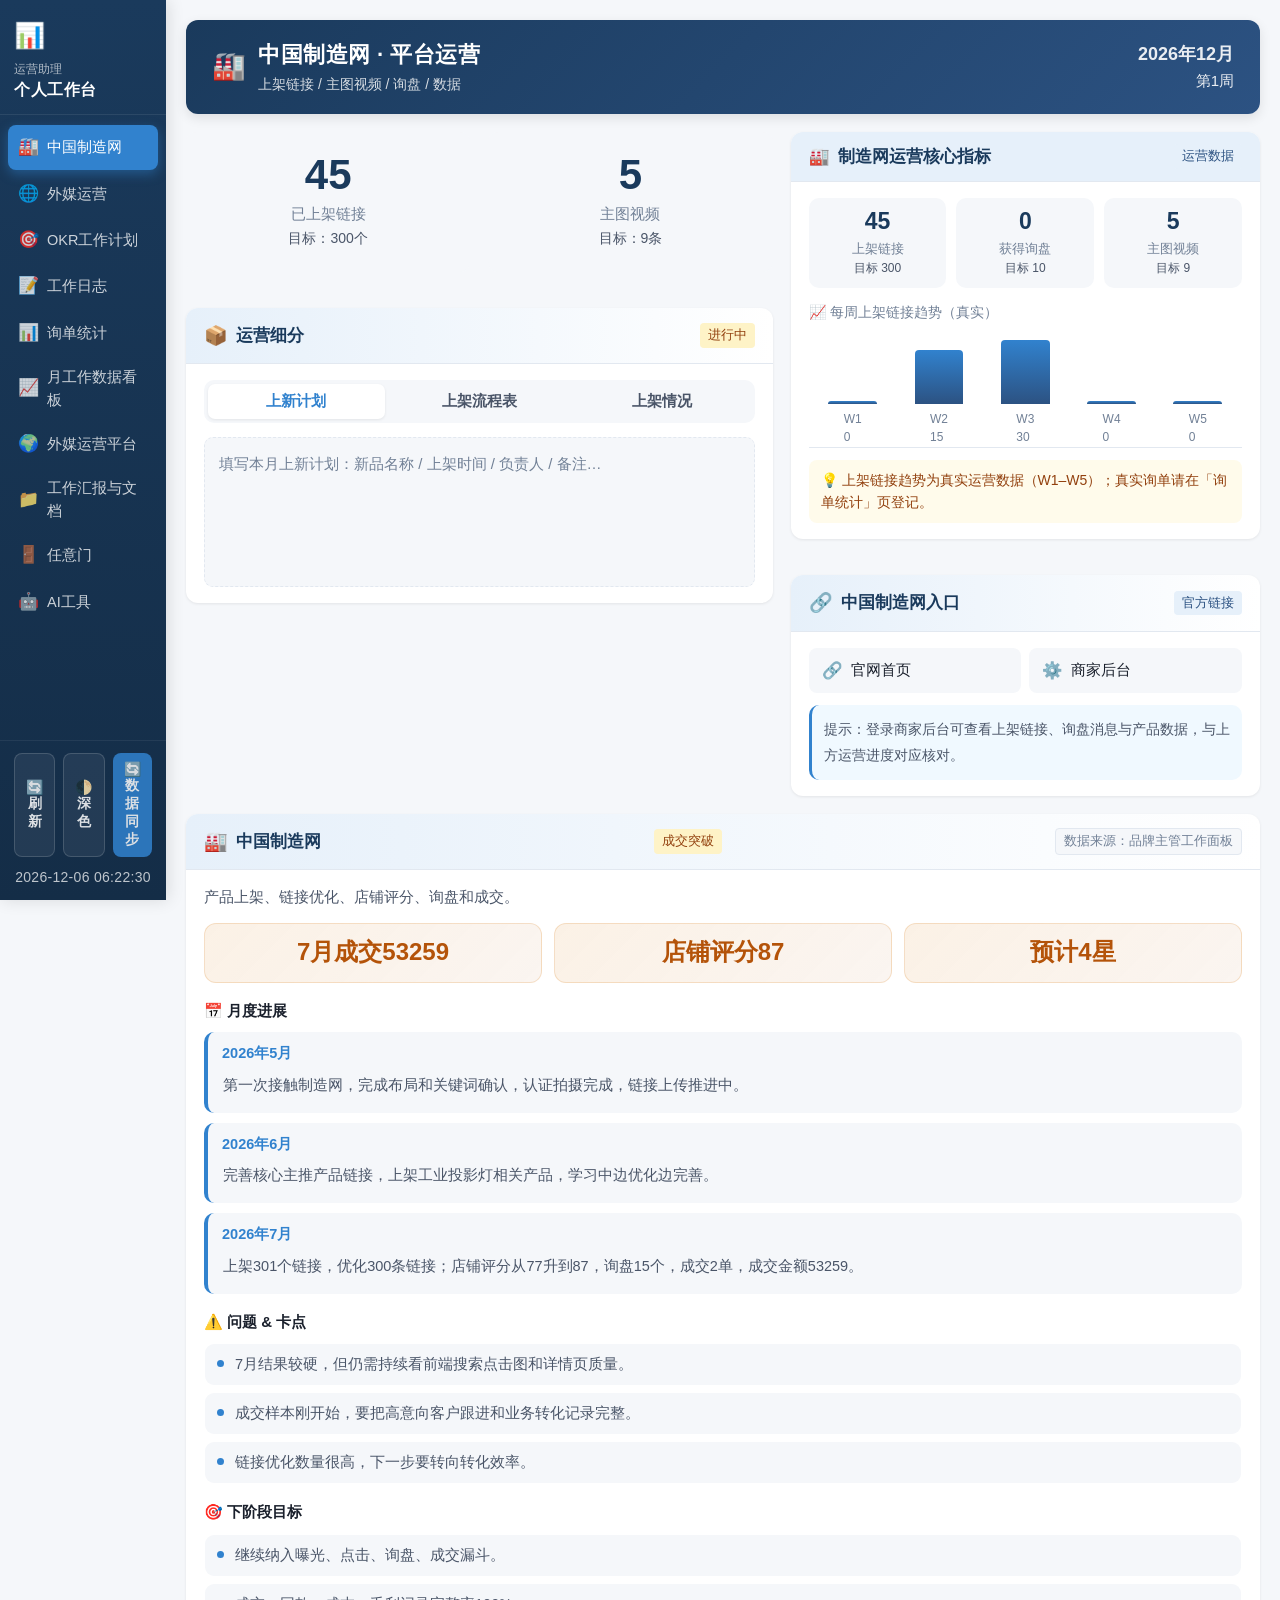
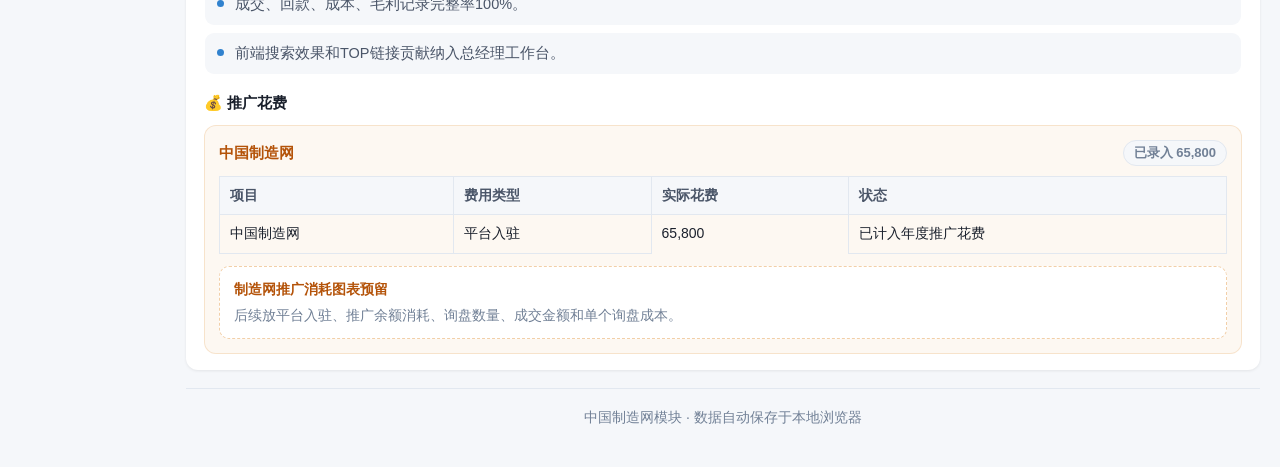
==== commit 86b064c5: "sync index.html" ====
--- a/index.html
+++ b/index.html
@@ -24,7 +24,6 @@
     <nav class="nav-menu">
         <a class="nav-item" href="platform.html"><span class="nav-icon">🏭</span>中国制造网</a>
         <a class="nav-item" href="social.html"><span class="nav-icon">🌐</span>外媒运营</a>
-        <a class="nav-item" href="okr.html"><span class="nav-icon">🎯</span>OKR工作计划</a>
         <a class="nav-item" href="worklog.html"><span class="nav-icon">📝</span>工作日志</a>
         <a class="nav-item" href="inquiry.html"><span class="nav-icon">📊</span>询单统计</a>
         <a class="nav-item" href="okr-board.html"><span class="nav-icon">📈</span>月工作数据看板</a>
--- a/assets/style.css
+++ b/assets/style.css
@@ -963,6 +963,81 @@
     background: rgba(49,130,206,.08); padding: 5px 10px; border-radius: 8px;
 }
 .mp-link:hover { background: rgba(49,130,206,.14); text-decoration: underline; }
+/* 卡片右上：主页 + 后台数据 两个入口并列 */
+.mp-actions { display: flex; align-items: center; gap: 8px; flex-shrink: 0; }
+/* 月工作数据看板（OKR 同款排版）：只读任务行 + 月底完成情况 */
+.kr-row { margin-bottom: 8px; }
+.kr-readonly { cursor: default; }
+.kr-readonly .kr-num b { font-weight: 700; color: var(--text-primary); }
+.kr-endnote {
+    font-size: 13px; color: var(--text-secondary); background: var(--bg-gray);
+    border-left: 3px solid var(--accent-blue); border-radius: 8px;
+    padding: 7px 10px; margin: 4px 0 2px; line-height: 1.55; white-space: pre-wrap;
+}
+.kr-endnote-label { display: block; font-size: 12px; font-weight: 600; color: var(--text-muted); margin-bottom: 2px; }
+/* ---------- 月工作数据看板：表格化清单（专用，不再复用 OKR 的 kr-card 嵌套） ---------- */
+.bd-month {
+    background: var(--card-bg); border: 1px solid var(--border-color);
+    border-radius: 14px; margin-bottom: 16px; overflow: hidden; box-shadow: var(--shadow-sm);
+}
+.bd-month-head {
+    display: flex; align-items: center; gap: 12px; padding: 13px 18px;
+    background: linear-gradient(90deg, var(--secondary-blue), var(--primary-blue));
+    color: #fff; cursor: pointer; user-select: none;
+}
+.bd-toggle {
+    width: 28px; height: 28px; border: none; border-radius: 8px; flex-shrink: 0;
+    background: rgba(255,255,255,.18); color: #fff; font-size: 15px; line-height: 1; cursor: pointer;
+}
+.bd-toggle:hover { background: rgba(255,255,255,.32); }
+.bd-month-title { font-size: 16.5px; font-weight: 700; flex: 1; min-width: 0; }
+.bd-month-stat { font-size: 13.5px; opacity: .95; white-space: nowrap; }
+.bd-month-stat b { font-size: 16px; }
+.bd-month-body { padding: 6px 18px 16px; }
+.bd-month-body.collapsed { display: none; }
+
+.bd-group { margin-top: 16px; }
+.bd-group-title {
+    display: flex; align-items: center; gap: 8px; font-size: 15px; font-weight: 700;
+    color: var(--text-primary); padding-bottom: 7px; border-bottom: 1px solid var(--border-color);
+}
+.bd-gdot { width: 9px; height: 9px; border-radius: 50%; background: var(--accent-blue); flex-shrink: 0; }
+.bd-gcount { margin-left: auto; font-size: 12.5px; font-weight: 600; color: var(--text-muted); }
+
+.bd-table { width: 100%; border-collapse: collapse; font-size: 14px; }
+.bd-table th {
+    text-align: left; font-size: 12.5px; font-weight: 600; color: var(--text-muted);
+    padding: 9px 10px; background: var(--bg-gray);
+}
+.bd-table td { padding: 11px 10px; border-top: 1px solid var(--border-color); vertical-align: top; }
+.bd-table .c-num { width: 88px; text-align: right; white-space: nowrap; font-weight: 600; font-size: 15px; color: var(--text-primary); }
+.bd-table .c-pct { width: 118px; }
+.bd-task { color: var(--text-primary); font-size: 16px; font-weight: 600; line-height: 1.65; }
+.bd-note { margin-top: 7px; font-size: 14px; color: var(--text-secondary); line-height: 1.6;
+    background: var(--bg-gray); border-left: 3px solid var(--accent-blue);
+    border-radius: 7px; padding: 7px 10px; white-space: pre-wrap; }
+.bd-note-empty { color: var(--text-muted); background: transparent; border-left-color: var(--border-color); }
+.bd-note-tag { display: block; font-size: 12px; font-weight: 600; color: var(--text-muted); margin-bottom: 3px; }
+.bd-pct { font-size: 15px; font-weight: 700; }
+.bd-bar { height: 6px; background: var(--bg-gray); border-radius: 4px; margin-top: 6px; overflow: hidden; }
+.bd-bar i { display: block; height: 100%; border-radius: 4px; }
+@media (max-width: 768px) {
+    .bd-table .c-num { width: auto; }
+    .bd-table .c-pct { width: 92px; }
+}
+
+/* 看板内「抖音询单数据」汇总 */
+.inq-total { font-size: 15px; font-weight: 700; color: var(--text-primary); margin-bottom: 10px; }
+.inq-total b { font-size: 21px; color: var(--accent-blue); margin-left: 2px; }
+.inq-row { font-size: 13.5px; color: var(--text-secondary); margin-bottom: 8px; line-height: 2; }
+.inq-label { display: block; font-size: 12.5px; font-weight: 600; color: var(--text-muted); }
+.inq-chip {
+    display: inline-block; background: var(--bg-gray); border-radius: 7px;
+    padding: 3px 9px; margin: 0 6px 4px 0; white-space: nowrap;
+}
+.inq-chip b { color: var(--accent-blue); }
+.mp-link-data { color: #2fae66; background: rgba(47,174,102,.10); }
+.mp-link-data:hover { background: rgba(47,174,102,.18); text-decoration: underline; }
 .mp-name {
     font-size: 19px; font-weight: 700; color: var(--text-primary);
     line-height: 1.35; margin-top: 2px;
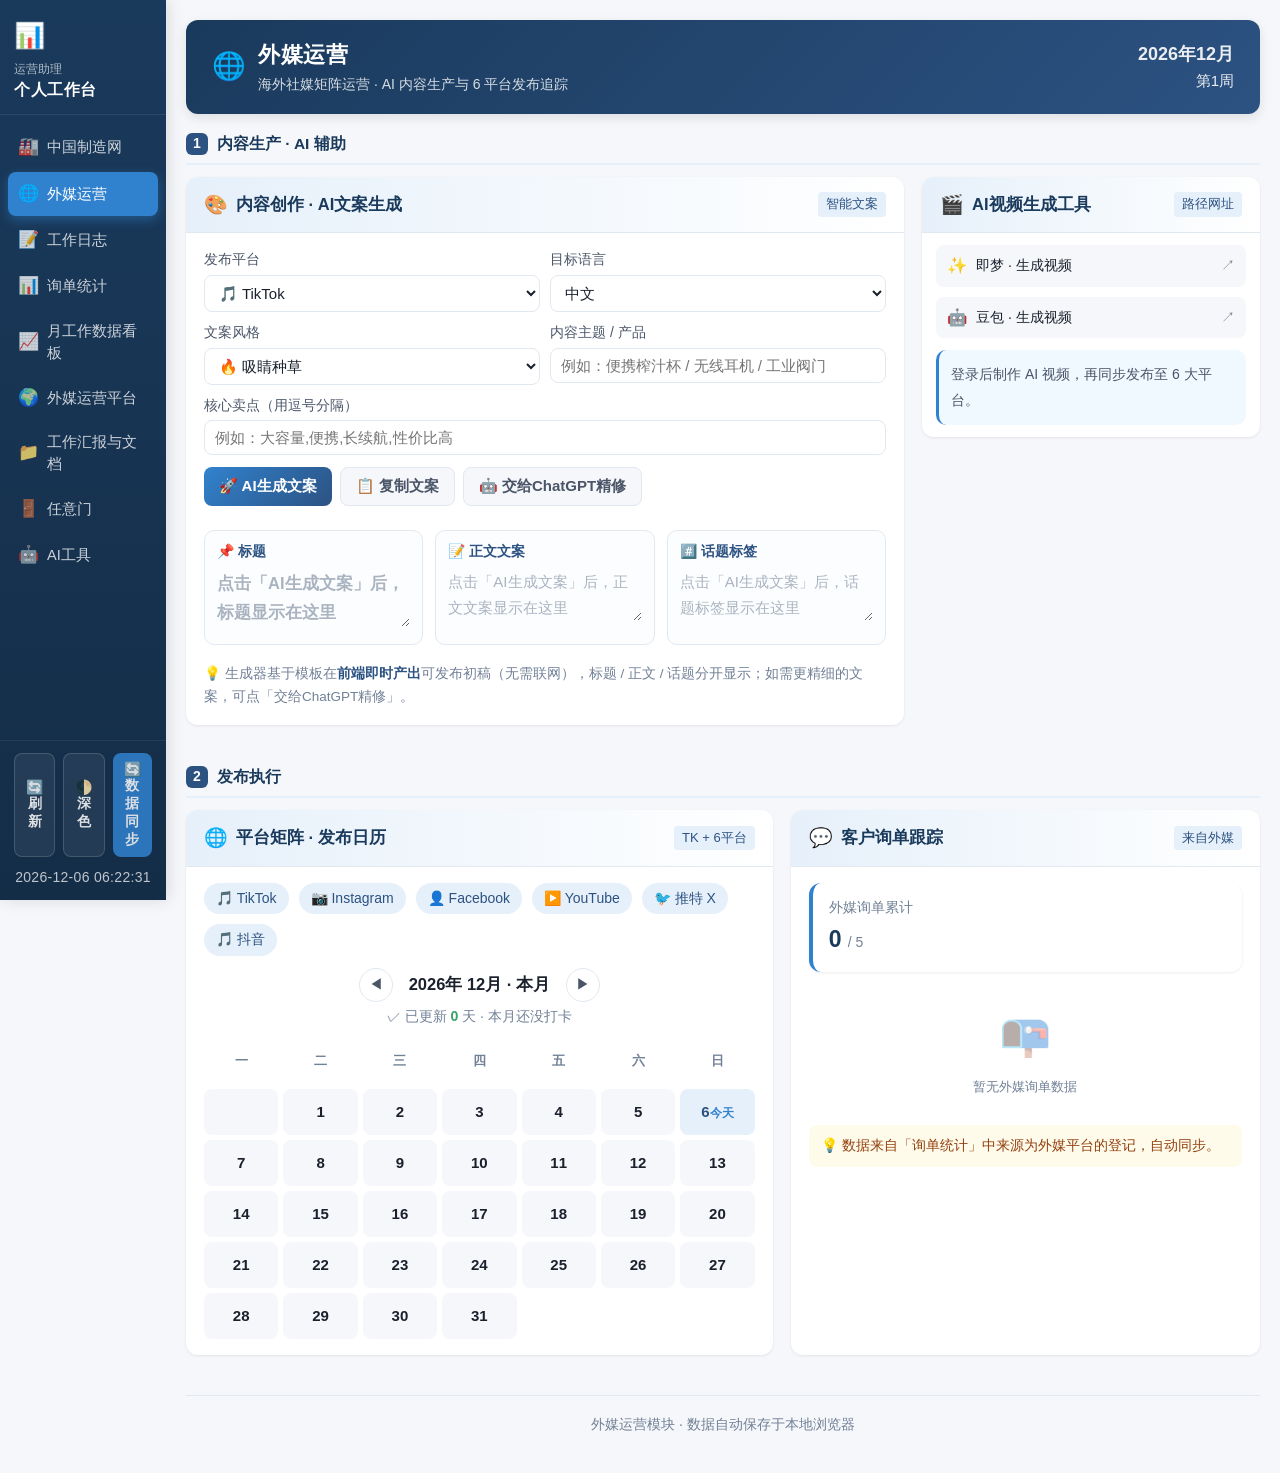
==== commit 4f0d647d: "sync index.html" ====
--- a/index.html
+++ b/index.html
@@ -5,9 +5,9 @@
 <meta charset="UTF-8">
 <meta name="viewport" content="width=device-width, initial-scale=1.0">
 <title>个人工作台</title>
-<!-- 总览板块已下线，根目录自动进入「中国制造网」 -->
-<meta http-equiv="refresh" content="0; url=platform.html">
-<script>try { location.replace('platform.html'); } catch (e) {}</script>
+<!-- 根目录自动进入首个模块「外媒运营」 -->
+<meta http-equiv="refresh" content="0; url=social.html">
+<script>try { location.replace('social.html'); } catch (e) {}</script>
 <link rel="stylesheet" href="assets/style.css?v=s7">
 </head>
 <body>
@@ -22,7 +22,6 @@
         <div class="logo-title">个人工作台</div>
     </div>
     <nav class="nav-menu">
-        <a class="nav-item" href="platform.html"><span class="nav-icon">🏭</span>中国制造网</a>
         <a class="nav-item" href="social.html"><span class="nav-icon">🌐</span>外媒运营</a>
         <a class="nav-item" href="worklog.html"><span class="nav-icon">📝</span>工作日志</a>
         <a class="nav-item" href="inquiry.html"><span class="nav-icon">📊</span>询单统计</a>
@@ -104,7 +103,6 @@
             <div class="module-header"><div class="module-title"><span class="icon">🧭</span> 快捷入口</div></div>
             <div class="module-body">
                 <div class="ov-nav-grid">
-                    <a class="ov-nav-card" href="platform.html"><span class="ov-nav-ico">🏭</span><span class="ov-nav-meta"><span class="ov-nav-title">中国制造网</span><span class="ov-nav-desc">上架 / 视频 / 询盘</span></span></a>
                     <a class="ov-nav-card" href="social.html"><span class="ov-nav-ico">🌐</span><span class="ov-nav-meta"><span class="ov-nav-title">外媒运营</span><span class="ov-nav-desc">6平台发布追踪</span></span></a>
                     <a class="ov-nav-card" href="okr.html"><span class="ov-nav-ico">🎯</span><span class="ov-nav-meta"><span class="ov-nav-title">OKR工作计划</span><span class="ov-nav-desc">目标与进度</span></span></a>
                     <a class="ov-nav-card" href="worklog.html"><span class="ov-nav-ico">📝</span><span class="ov-nav-meta"><span class="ov-nav-title">工作日志</span><span class="ov-nav-desc">每日打卡</span></span></a>
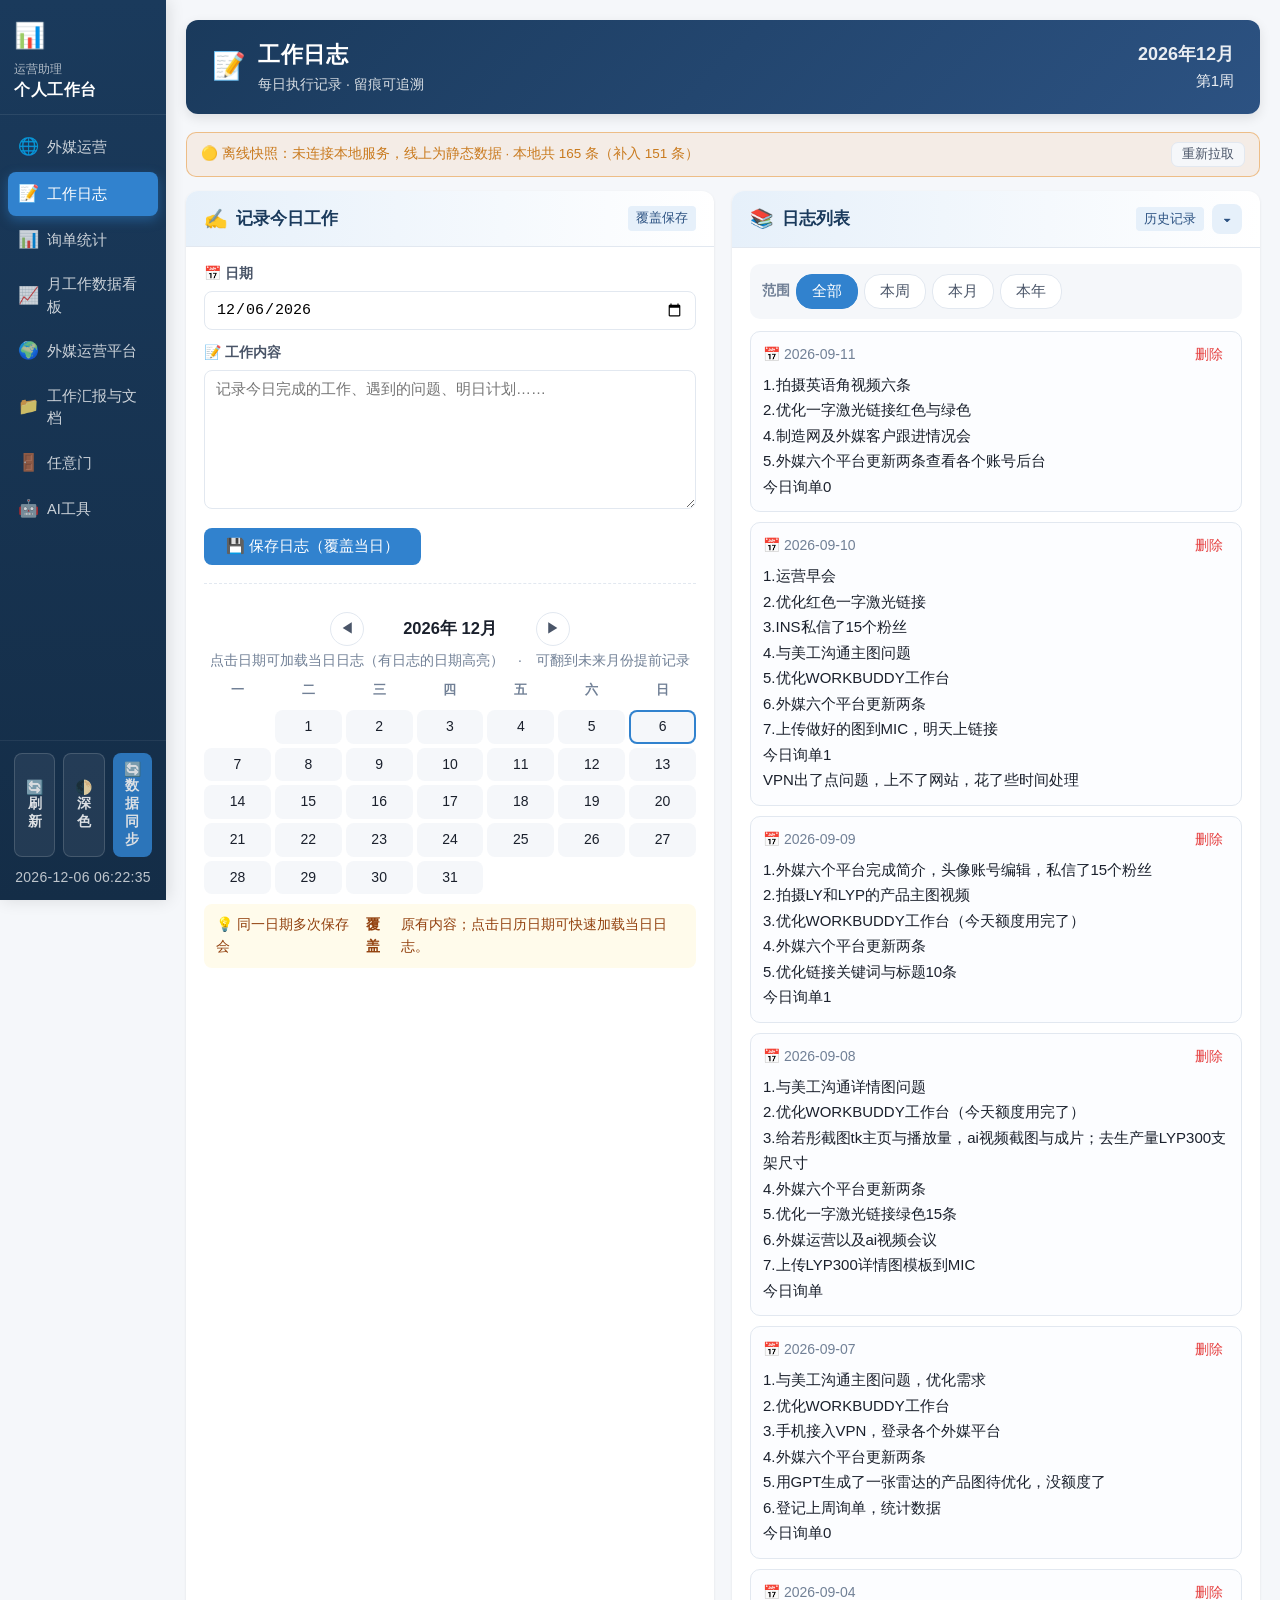
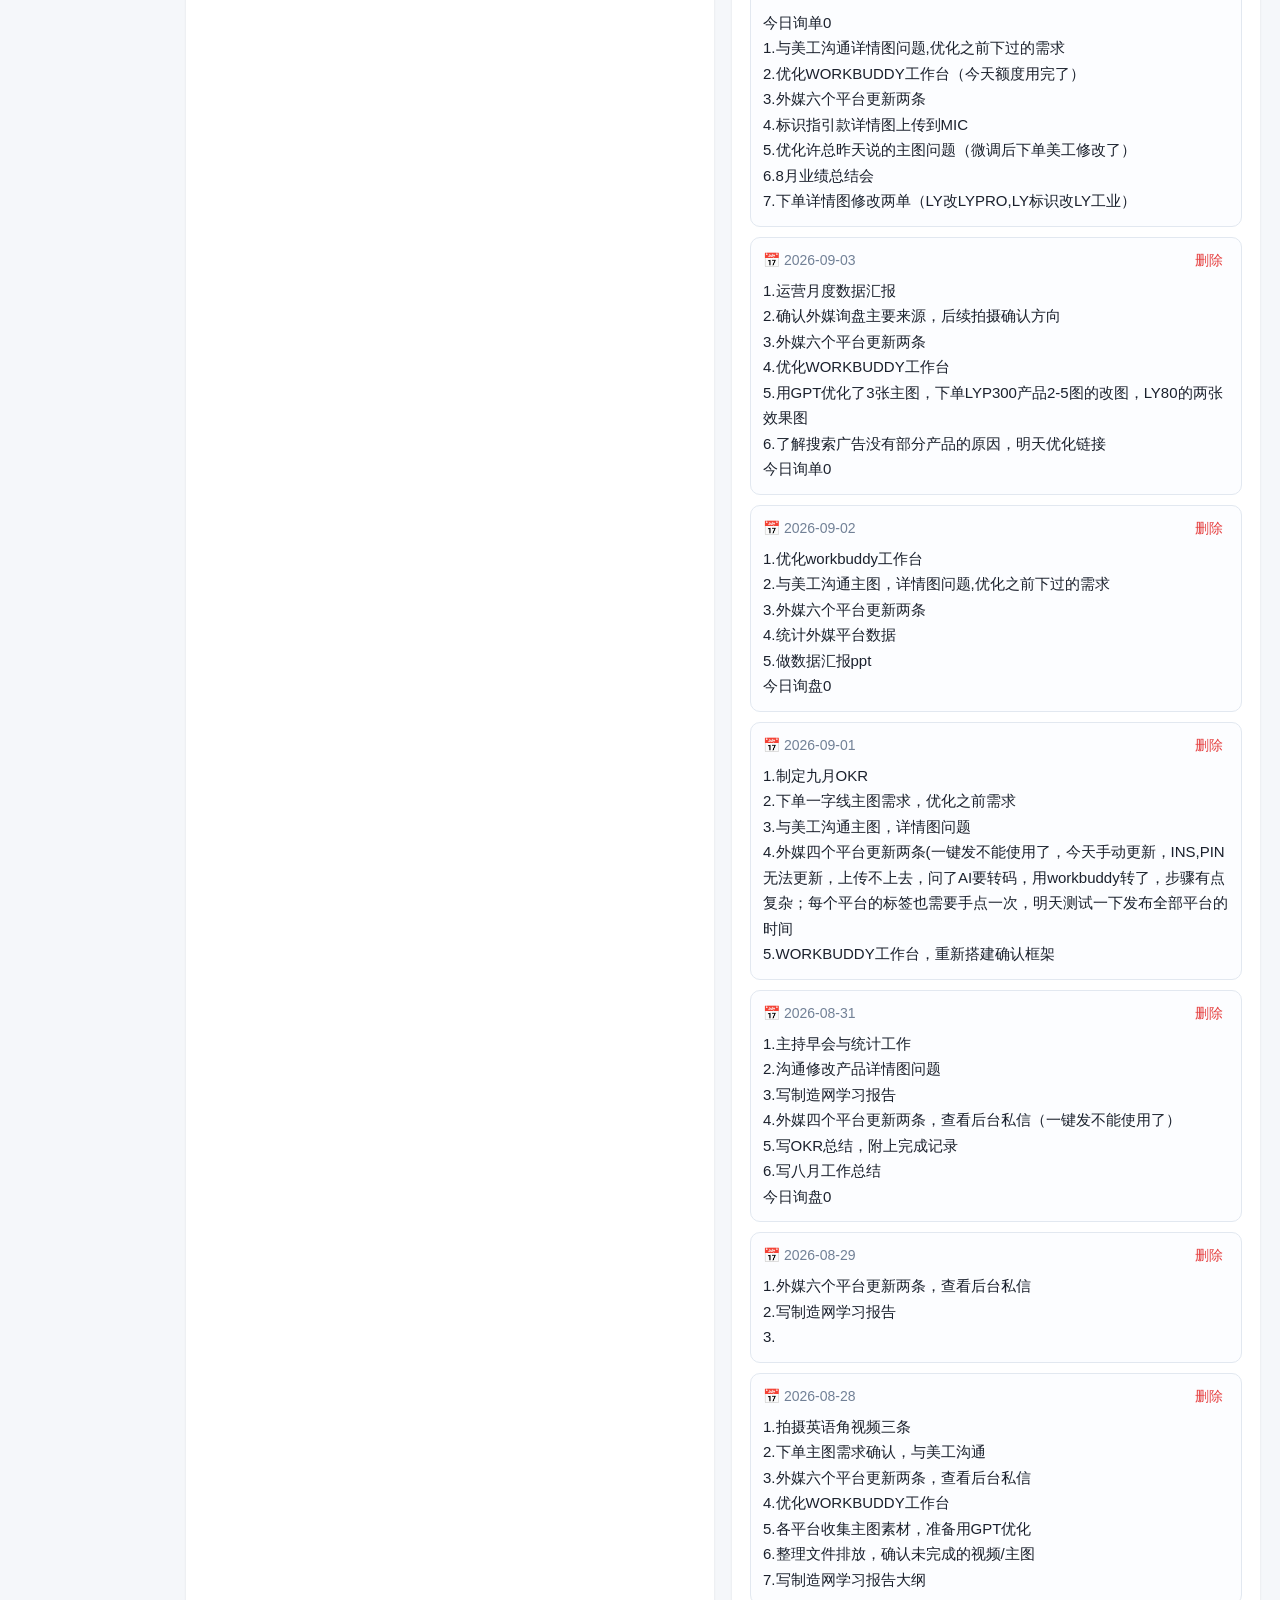
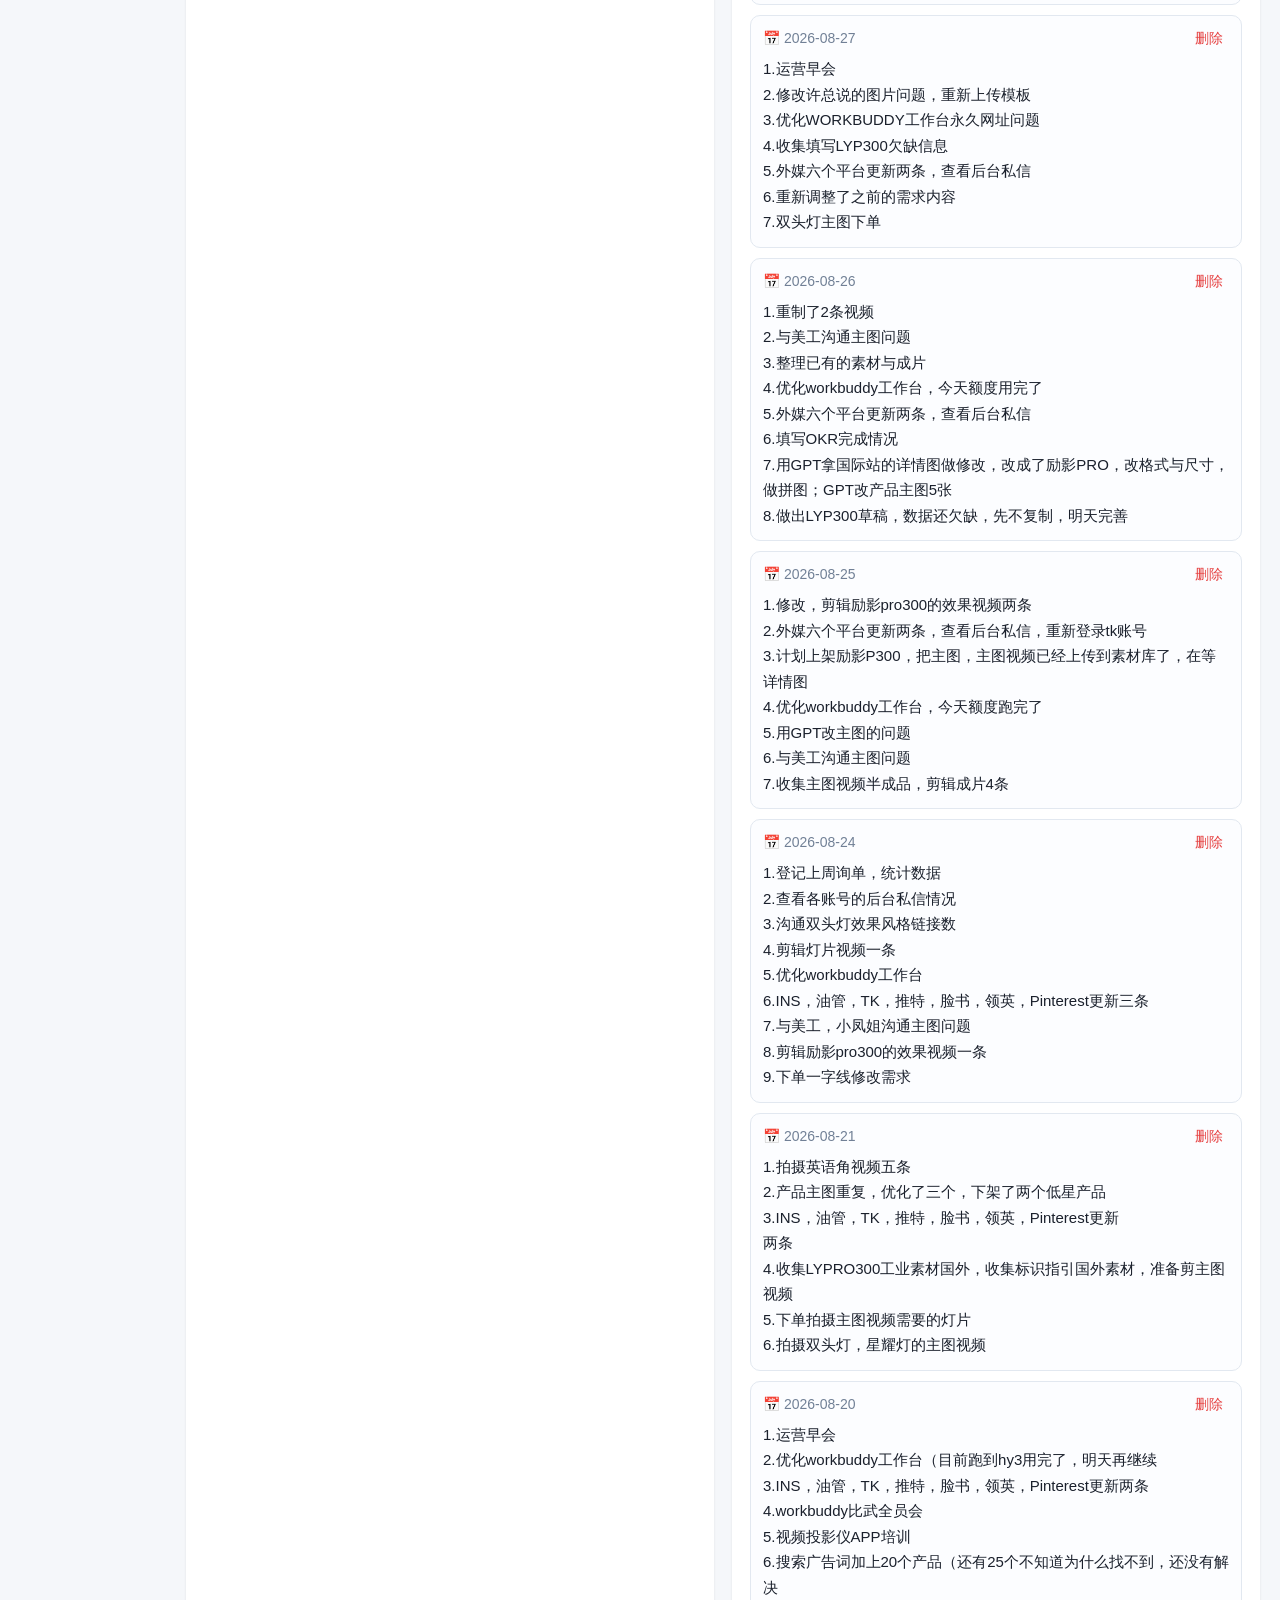
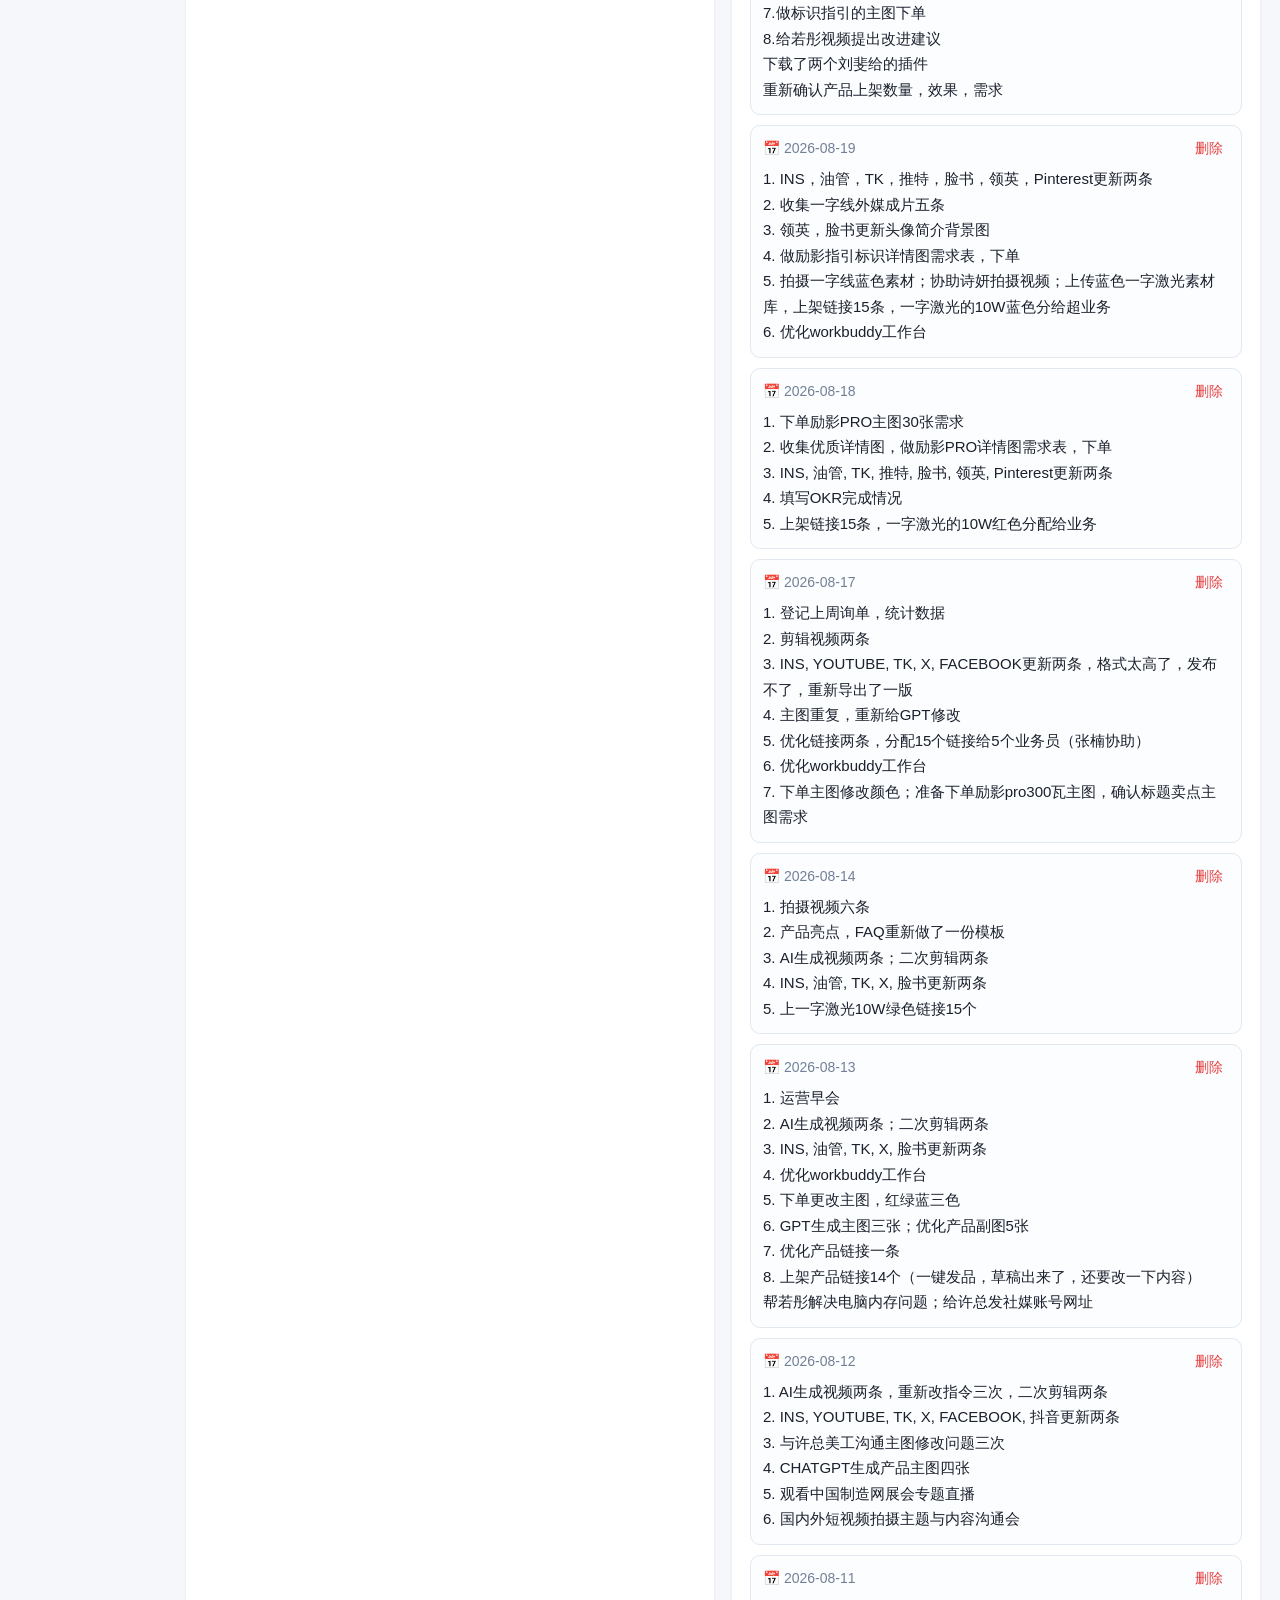
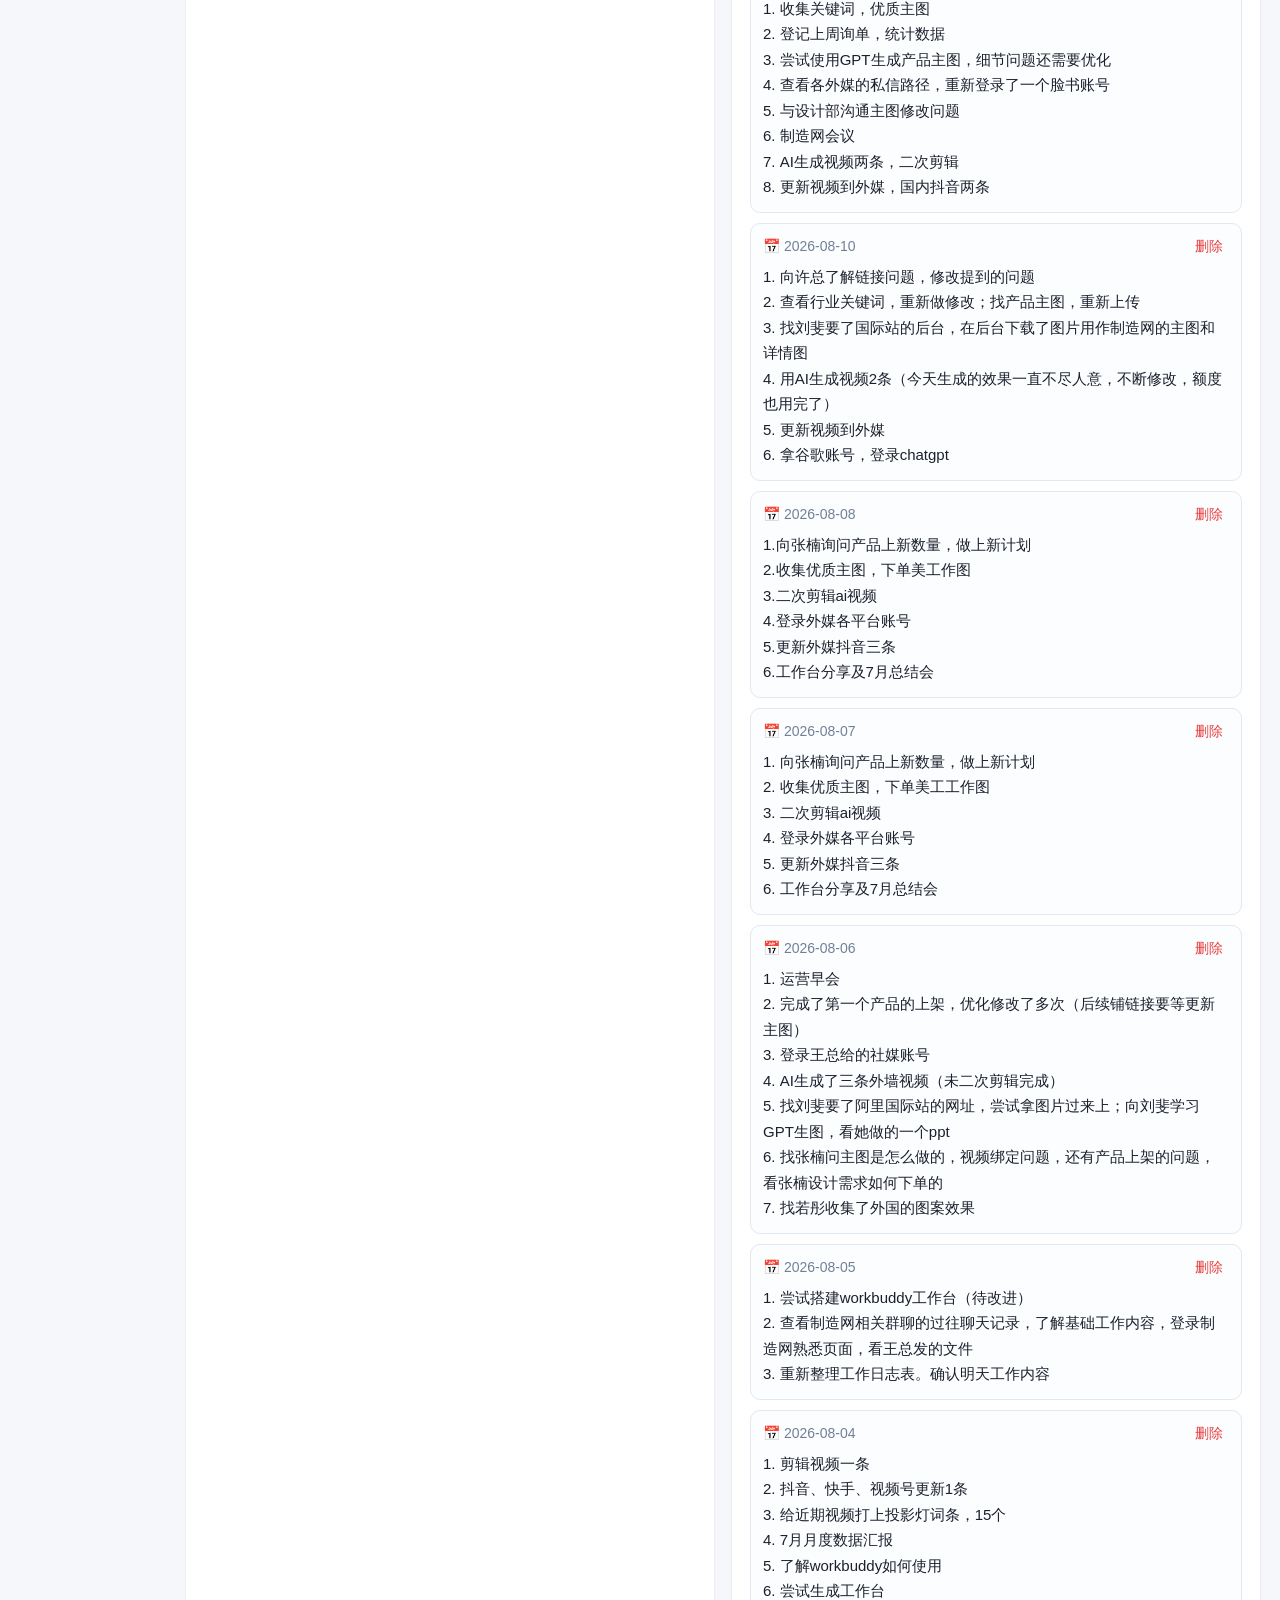
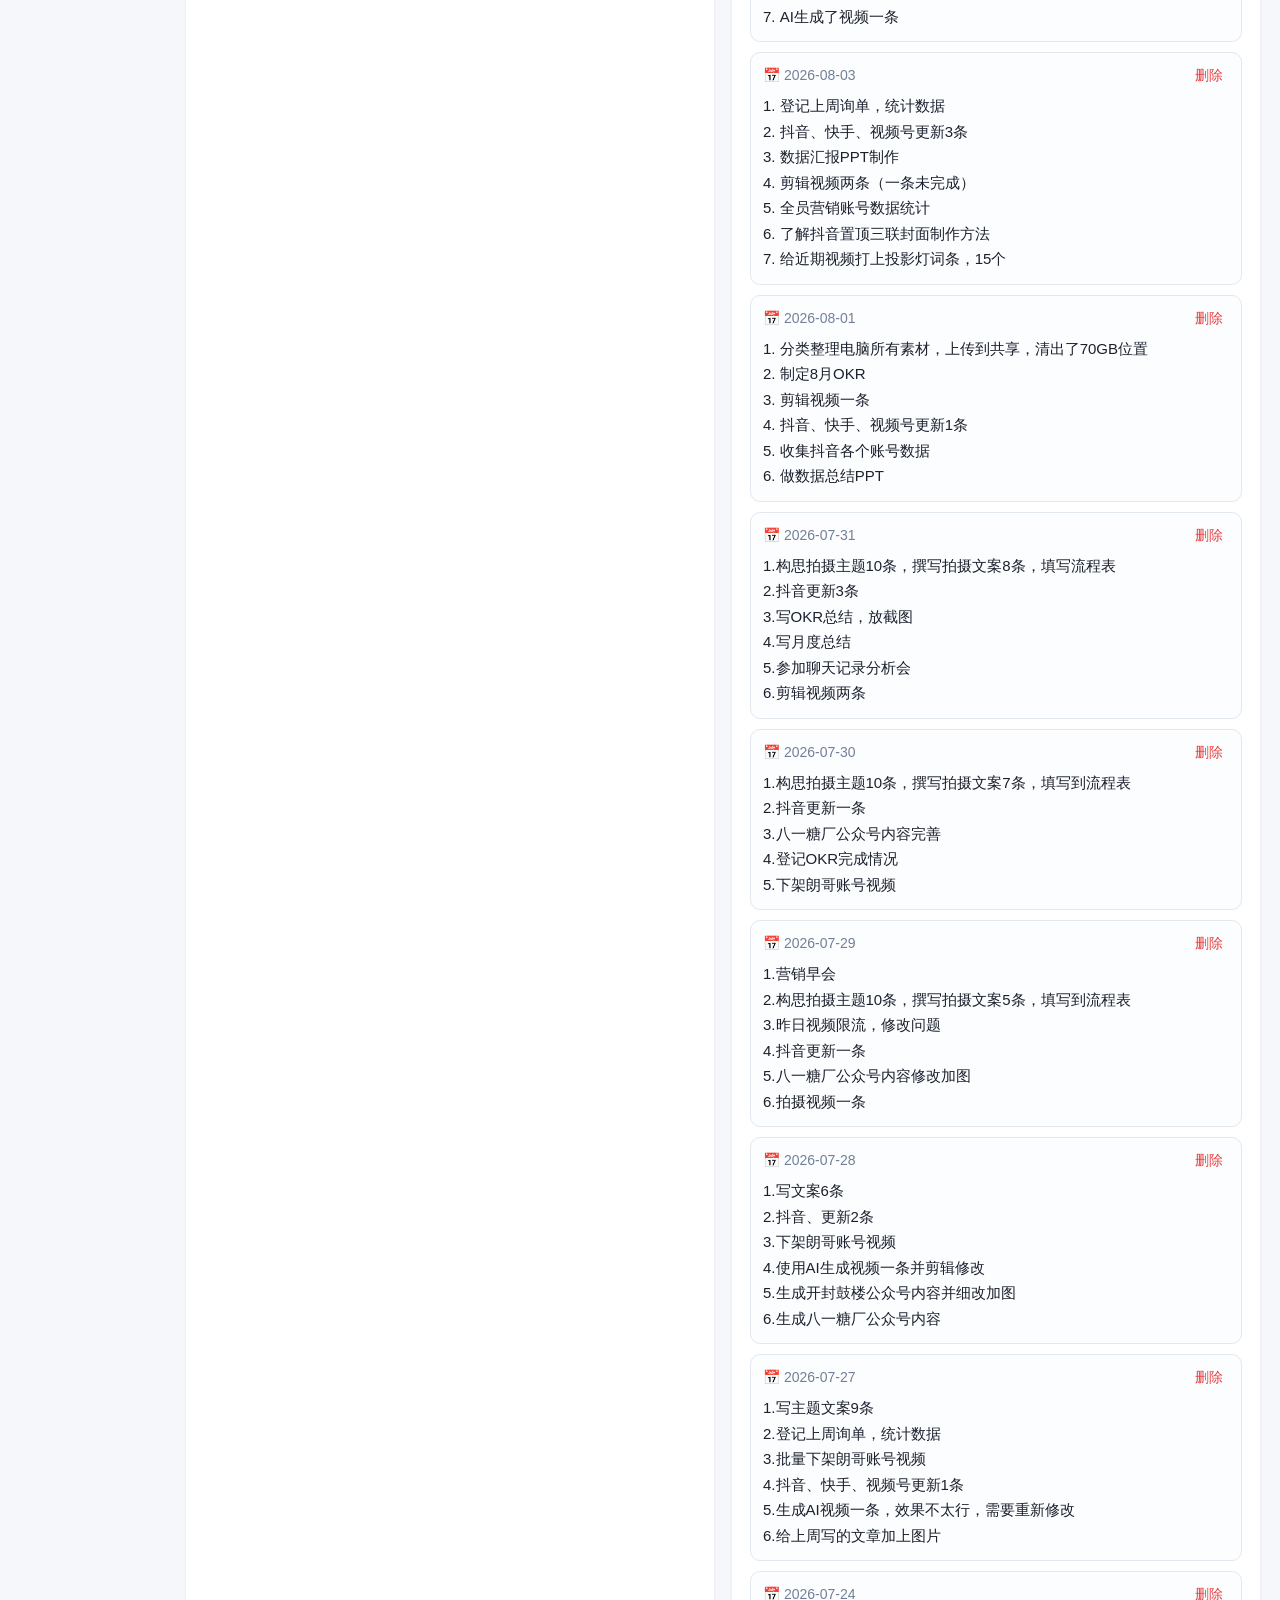
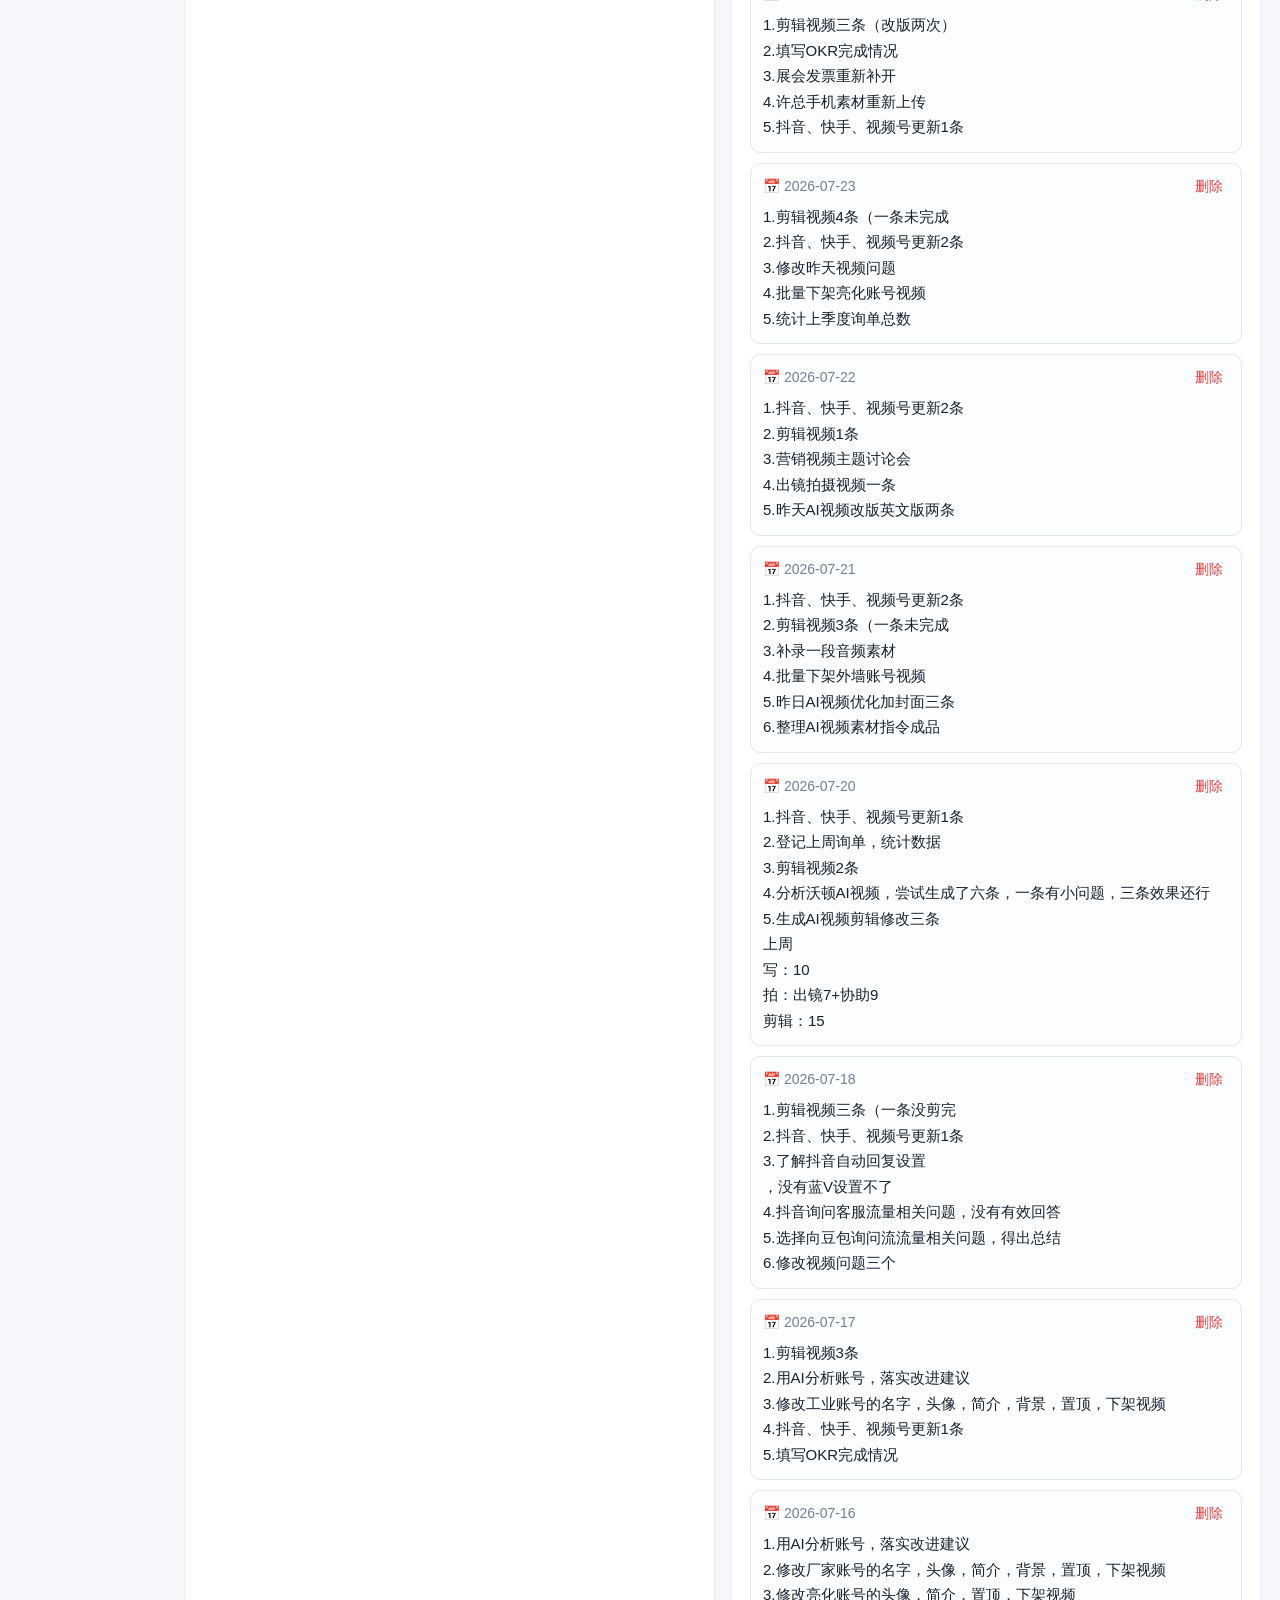
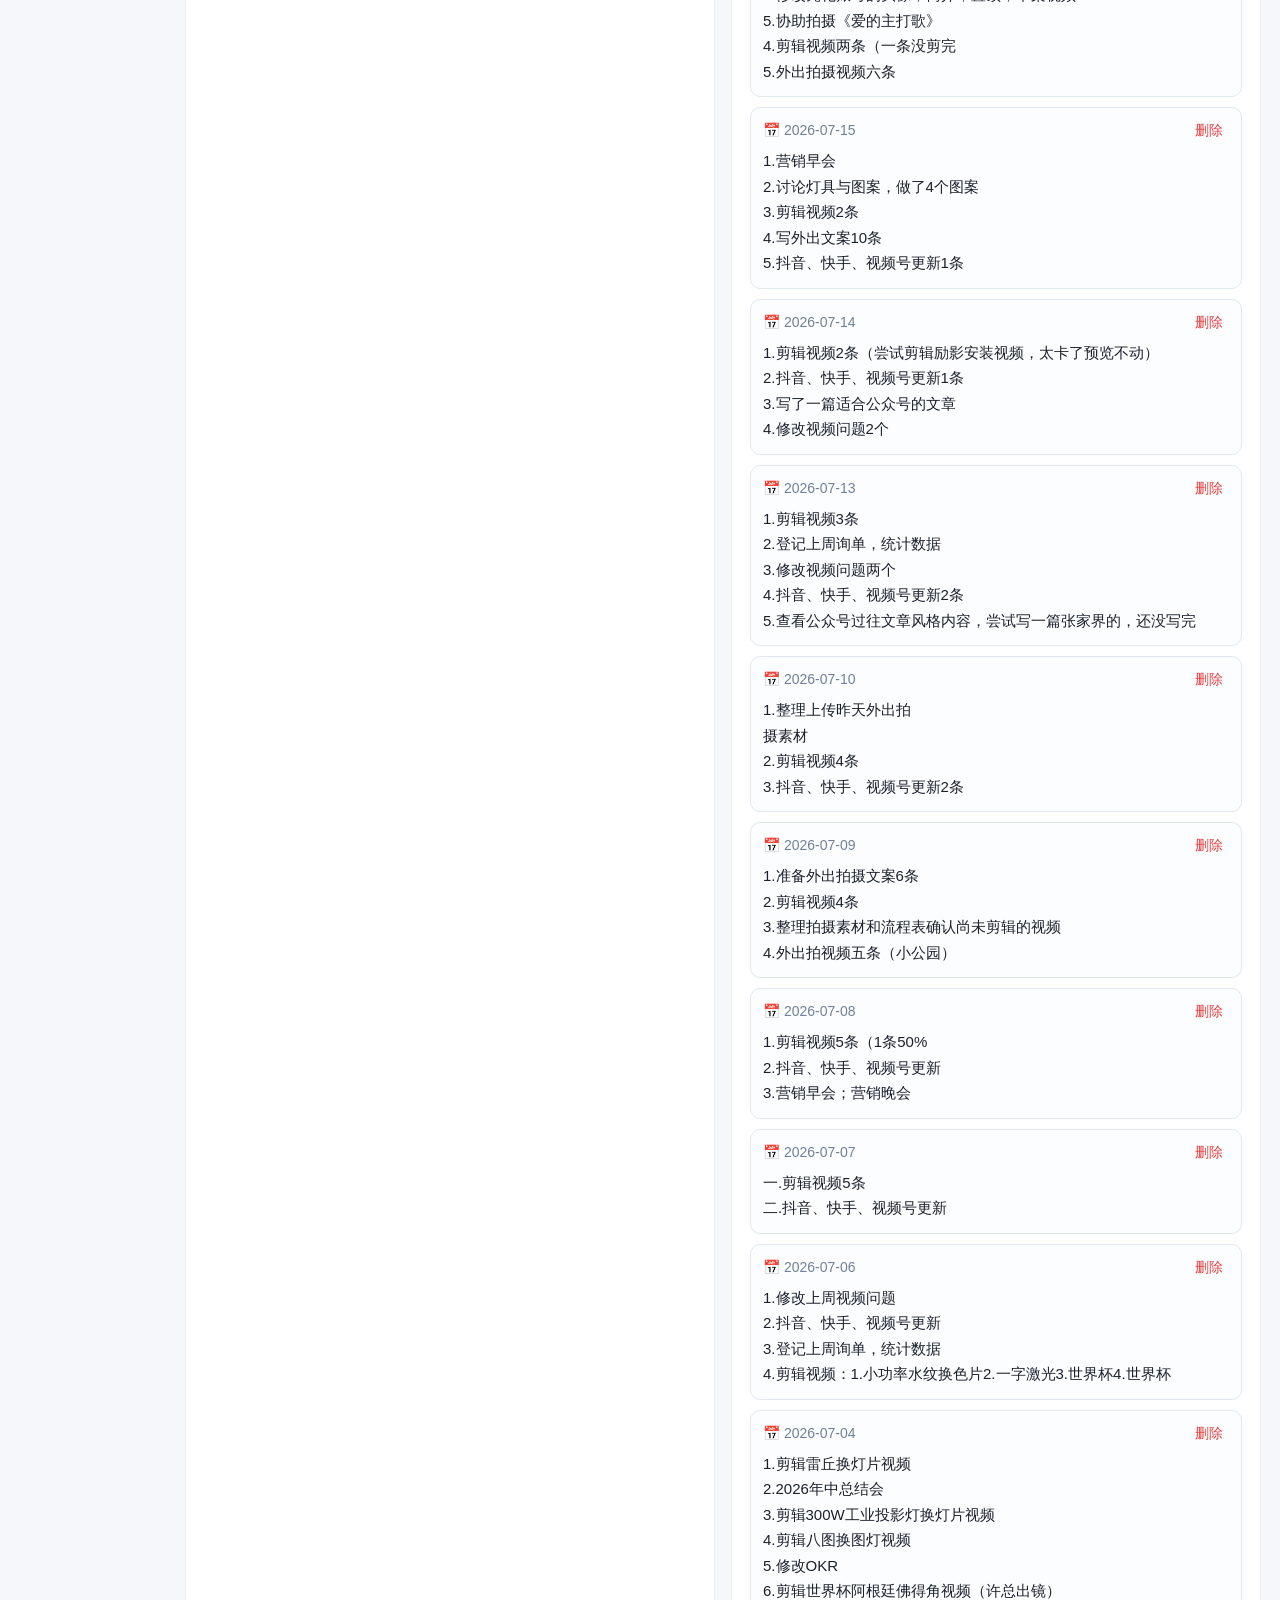
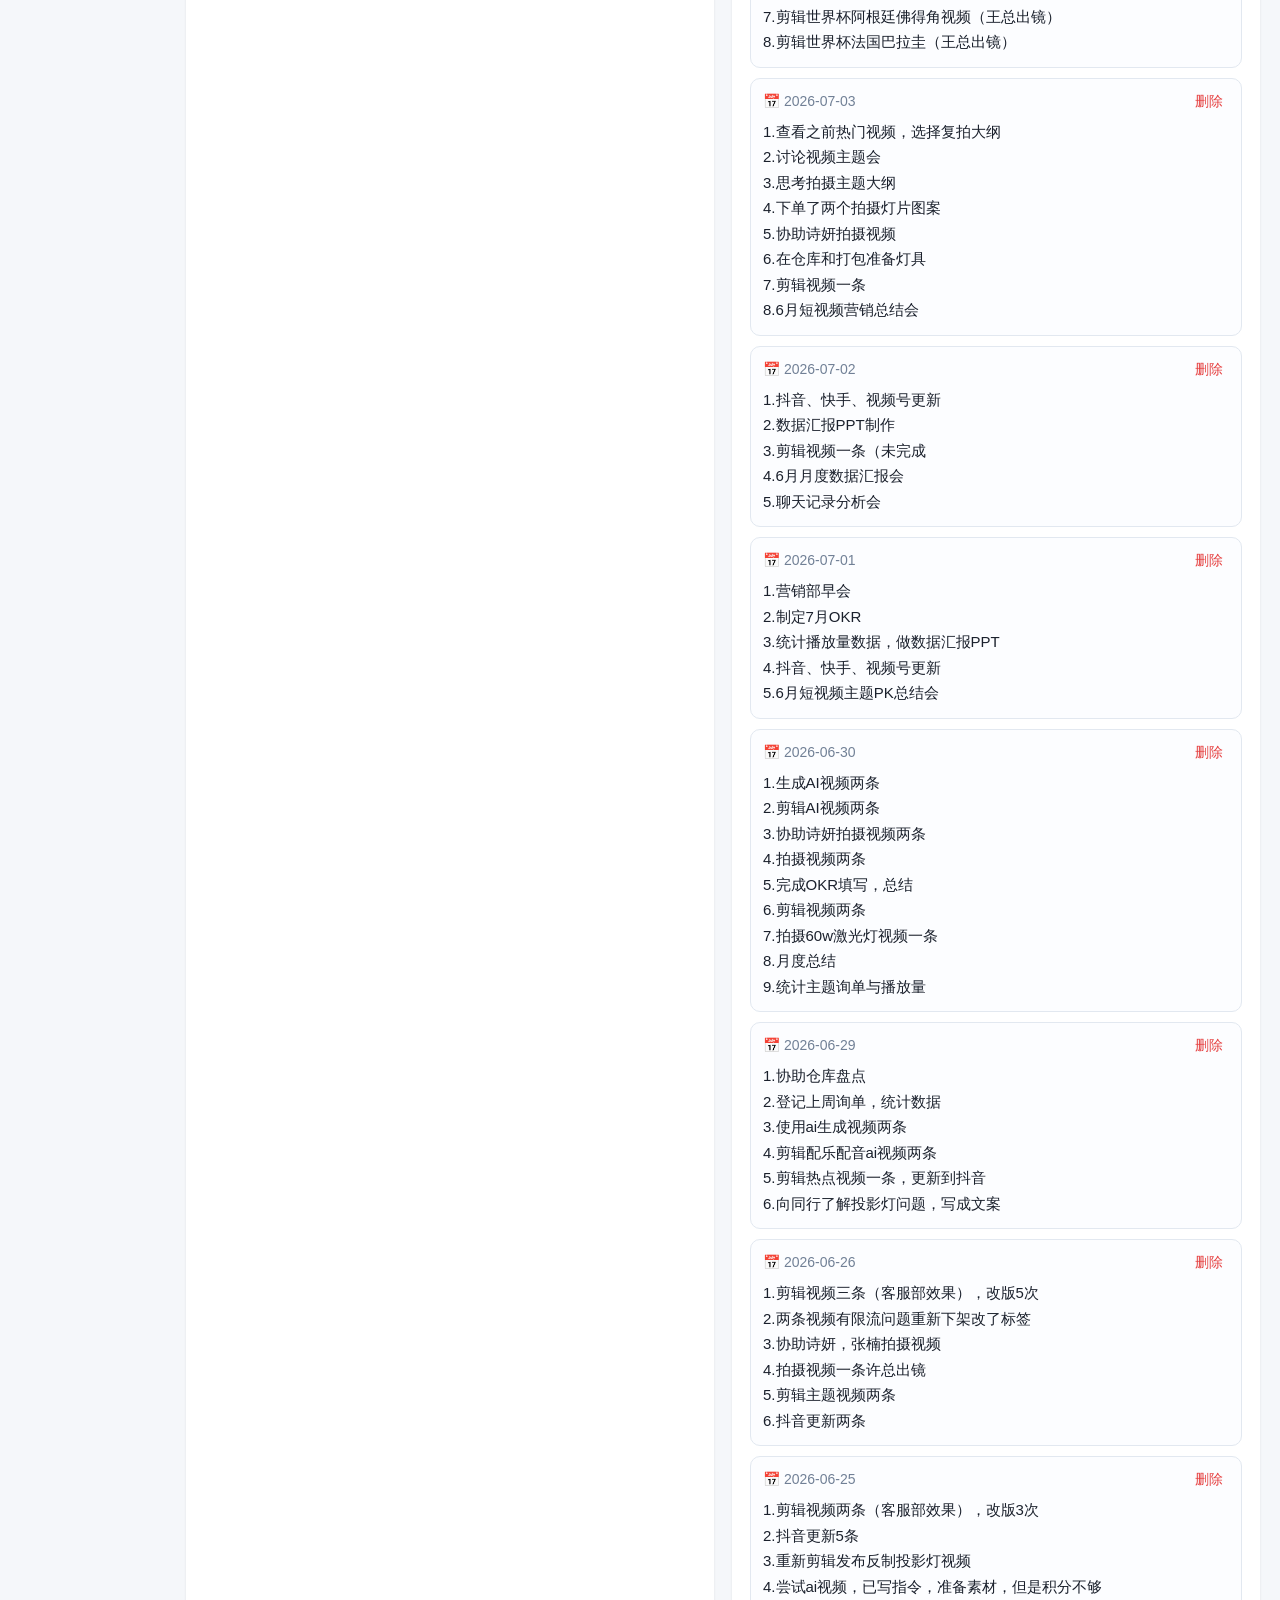
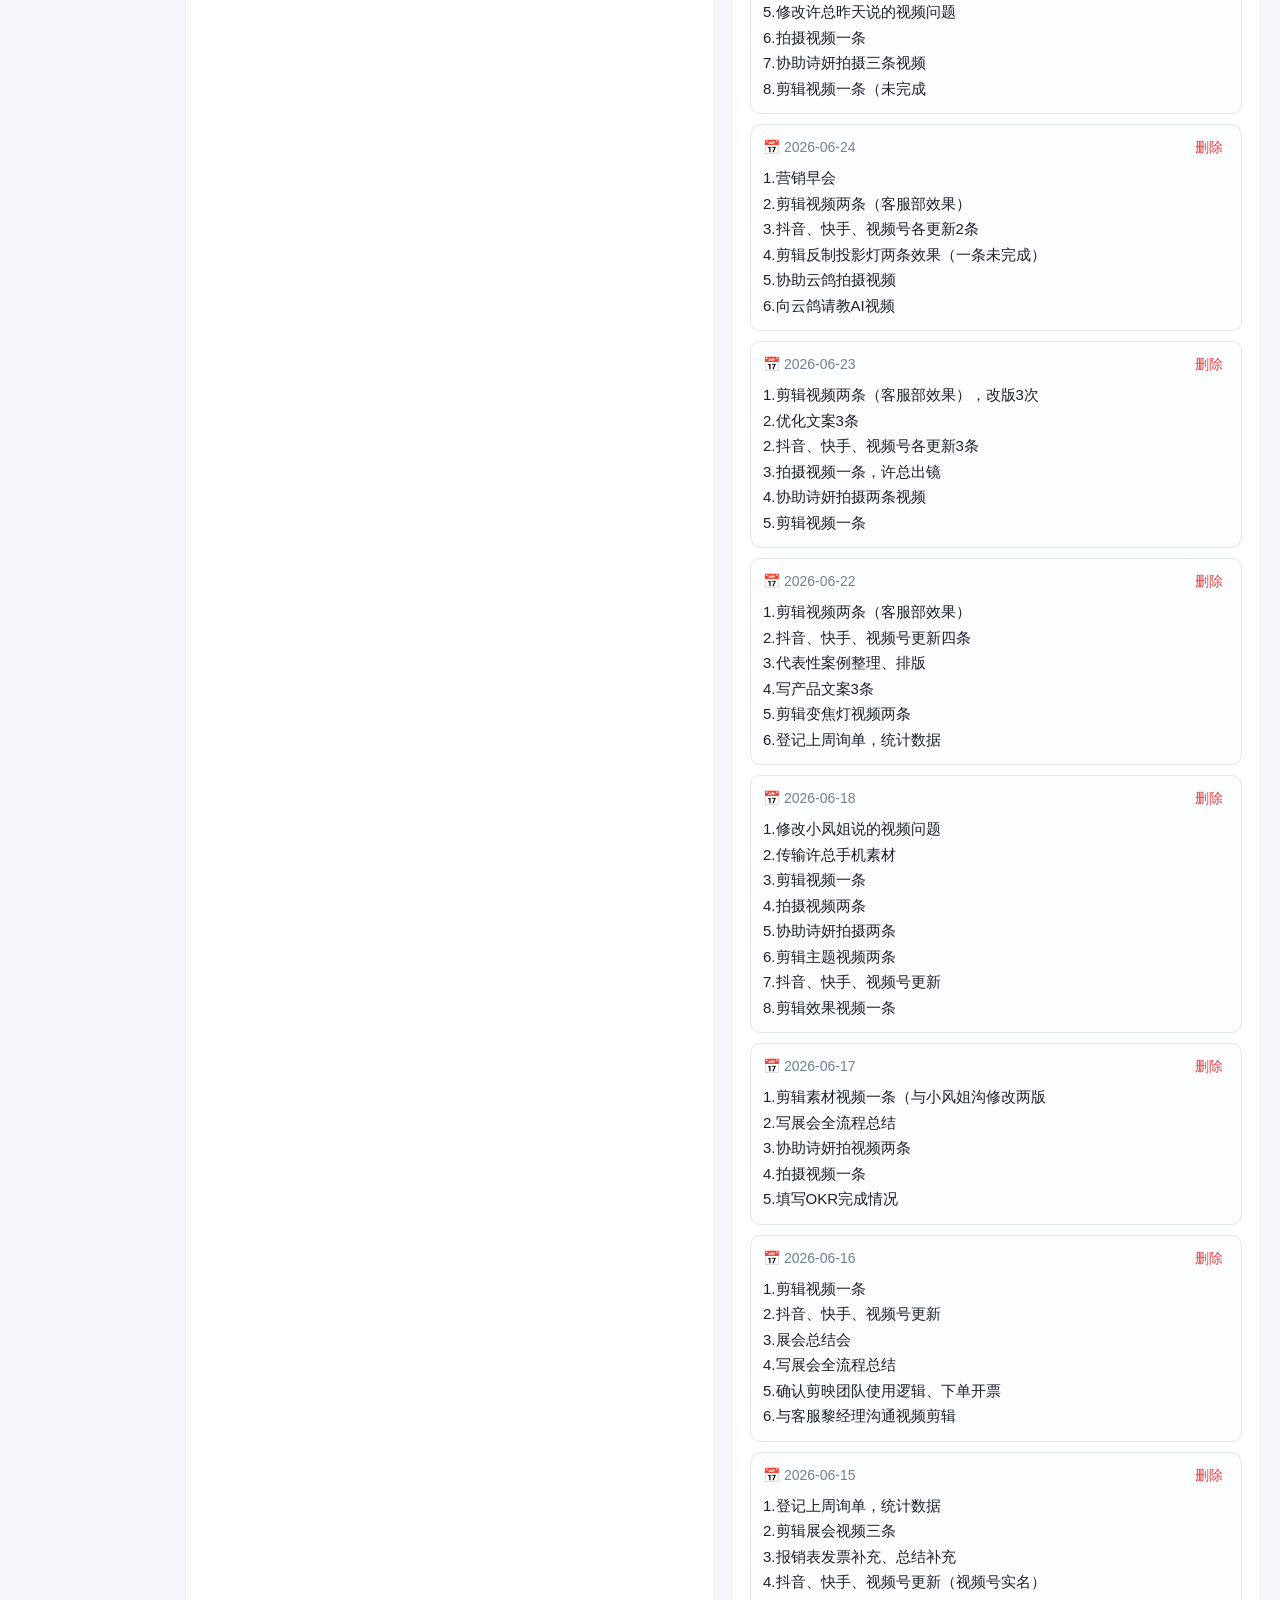
==== commit deed7944: "sync index.html" ====
--- a/index.html
+++ b/index.html
@@ -5,9 +5,9 @@
 <meta charset="UTF-8">
 <meta name="viewport" content="width=device-width, initial-scale=1.0">
 <title>个人工作台</title>
-<!-- 根目录自动进入首个模块「外媒运营」 -->
-<meta http-equiv="refresh" content="0; url=social.html">
-<script>try { location.replace('social.html'); } catch (e) {}</script>
+<!-- 根目录自动进入首个模块「工作日志」 -->
+<meta http-equiv="refresh" content="0; url=worklog.html">
+<script>try { location.replace('worklog.html'); } catch (e) {}</script>
 <link rel="stylesheet" href="assets/style.css?v=s7">
 </head>
 <body>
@@ -22,7 +22,6 @@
         <div class="logo-title">个人工作台</div>
     </div>
     <nav class="nav-menu">
-        <a class="nav-item" href="social.html"><span class="nav-icon">🌐</span>外媒运营</a>
         <a class="nav-item" href="worklog.html"><span class="nav-icon">📝</span>工作日志</a>
         <a class="nav-item" href="inquiry.html"><span class="nav-icon">📊</span>询单统计</a>
         <a class="nav-item" href="okr-board.html"><span class="nav-icon">📈</span>月工作数据看板</a>
@@ -103,7 +102,6 @@
             <div class="module-header"><div class="module-title"><span class="icon">🧭</span> 快捷入口</div></div>
             <div class="module-body">
                 <div class="ov-nav-grid">
-                    <a class="ov-nav-card" href="social.html"><span class="ov-nav-ico">🌐</span><span class="ov-nav-meta"><span class="ov-nav-title">外媒运营</span><span class="ov-nav-desc">6平台发布追踪</span></span></a>
                     <a class="ov-nav-card" href="okr.html"><span class="ov-nav-ico">🎯</span><span class="ov-nav-meta"><span class="ov-nav-title">OKR工作计划</span><span class="ov-nav-desc">目标与进度</span></span></a>
                     <a class="ov-nav-card" href="worklog.html"><span class="ov-nav-ico">📝</span><span class="ov-nav-meta"><span class="ov-nav-title">工作日志</span><span class="ov-nav-desc">每日打卡</span></span></a>
                     <a class="ov-nav-card" href="inquiry.html"><span class="ov-nav-ico">📊</span><span class="ov-nav-meta"><span class="ov-nav-title">询单统计</span><span class="ov-nav-desc">登记与分布</span></span></a>
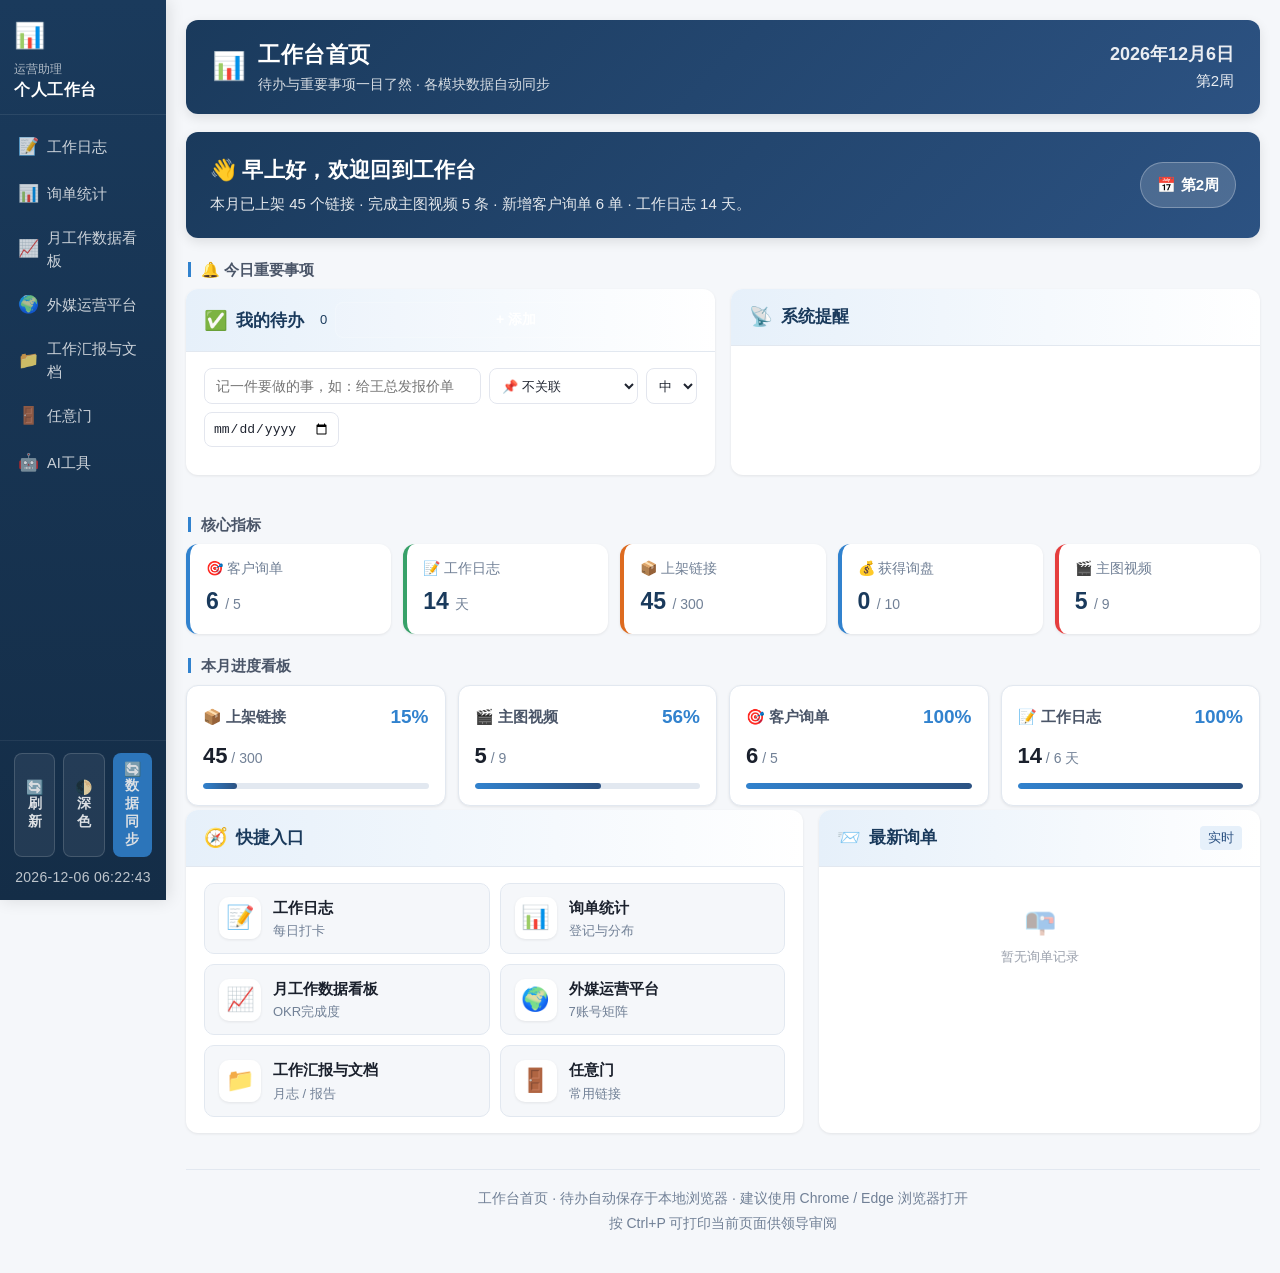
==== commit 9c843da5: "sync index.html" ====
--- a/index.html
+++ b/index.html
@@ -2,13 +2,48 @@
 <html lang="zh-CN">
 <head>
   <script src="assets/data.js?v=s7"></script>
+  <script src="assets/okr_board_data.js?v=board12"></script>
+  <script src="assets/inquiry_data.js?v=i4"></script>
+  <script src="assets/media_stats.js?v=s14"></script>
 <meta charset="UTF-8">
 <meta name="viewport" content="width=device-width, initial-scale=1.0">
-<title>个人工作台</title>
-<!-- 根目录自动进入首个模块「工作日志」 -->
-<meta http-equiv="refresh" content="0; url=worklog.html">
-<script>try { location.replace('worklog.html'); } catch (e) {}</script>
+<title>工作台首页 · 丁楠</title>
 <link rel="stylesheet" href="assets/style.css?v=s7">
+<style>
+.reminder-wrap{display:grid;grid-template-columns:1fr 1fr;gap:16px;}
+@media(max-width:860px){.reminder-wrap{grid-template-columns:1fr;}}
+.todo-add-row{display:flex;flex-wrap:wrap;gap:8px;margin-bottom:12px;}
+.todo-input{flex:1 1 240px;min-width:180px;padding:9px 11px;border:1px solid var(--border,#e3e6ee);border-radius:8px;font-size:14px;background:var(--card,#fff);color:var(--text,#1f2430);}
+.todo-sel,.todo-date{padding:8px;border:1px solid var(--border,#e3e6ee);border-radius:8px;background:var(--card,#fff);color:var(--text,#1f2430);font-size:13px;}
+.todo-list{display:flex;flex-direction:column;gap:8px;}
+.todo-item{display:flex;align-items:flex-start;gap:10px;padding:10px 12px;border:1px solid var(--border,#eef0f5);border-radius:10px;background:var(--card,#fff);}
+.todo-item.overdue{border-color:#f3b1b1;background:#fff6f6;}
+.todo-check input{width:17px;height:17px;margin-top:3px;cursor:pointer;}
+.todo-main{flex:1;min-width:0;}
+.todo-text{font-size:14px;color:var(--text,#1f2430);word-break:break-word;}
+.todo-text.done{text-decoration:line-through;color:#9aa0ac;}
+.todo-meta{display:flex;flex-wrap:wrap;gap:8px;align-items:center;margin-top:4px;font-size:12px;color:#8a90a0;}
+.todo-pri{padding:1px 7px;border-radius:20px;font-weight:600;}
+.pri-high{background:#fde8e8;color:#d23b3b;}
+.pri-mid{background:#fff2e0;color:#d98324;}
+.pri-low{background:#eef1f6;color:#6b7280;}
+.todo-due{background:#eef4ff;color:#3b6fd2;border-radius:20px;padding:1px 7px;}
+.todo-mod{color:#8a90a0;}
+.todo-actions{display:flex;align-items:center;gap:6px;}
+.todo-go{font-size:12px;color:#2f7d4f;text-decoration:none;white-space:nowrap;font-weight:600;}
+.todo-del{border:none;background:transparent;color:#b9bdc7;cursor:pointer;font-size:14px;line-height:1;}
+.todo-del:hover{color:#d23b3b;}
+.alert-list{display:flex;flex-direction:column;gap:8px;}
+.alert-item{display:flex;align-items:center;gap:10px;padding:10px 12px;border-radius:10px;font-size:14px;border:1px solid transparent;}
+.al-warn{background:#fff7e8;border-color:#f3dca0;color:#8a5a00;}
+.al-danger{background:#fdeeee;border-color:#f3b6b6;color:#a82929;}
+.al-ok{background:#eef9f0;border-color:#bfe6c8;color:#2f7d4f;}
+.al-icon{font-size:16px;}
+.al-text{flex:1;}
+.al-go{font-size:12px;color:#2f7d4f;text-decoration:none;font-weight:600;white-space:nowrap;}
+.empty-state{text-align:center;color:#9aa0ac;font-size:13px;}
+.empty-state .icon{font-size:26px;margin-bottom:6px;}
+</style>
 </head>
 <body>
 <div class="layout">
@@ -44,13 +79,13 @@
         <div class="ph-left">
             <div class="ph-icon">📊</div>
                 <div>
-                    <h1>8月</h1>
-                    <div class="ph-sub">本月工作总览 · 核心指标一览</div>
+                    <h1>工作台首页</h1>
+                    <div class="ph-sub">待办与重要事项一目了然 · 各模块数据自动同步</div>
                 </div>
         </div>
         <div class="ph-date">
-            <div class="d-main" id="currentDate">2026年8月</div>
-            <div id="currentWeek">第1周</div>
+            <div class="d-main" id="currentDate">--</div>
+            <div id="currentWeek">--</div>
         </div>
     </div>
 
@@ -58,9 +93,51 @@
     <div class="ov-hero">
         <div class="ov-hero-text">
             <div class="ov-hero-h" id="ovHello">👋 你好</div>
-            <div class="ov-hero-sub" id="ovHeroSub">本月核心指标与最新进展，一目了然。</div>
-        </div>
-        <div class="ov-hero-badge" id="ovWeekBadge">📅 第1周</div>
+            <div class="ov-hero-sub" id="ovHeroSub">今日待办与重要事项，已在下方为你汇总。</div>
+        </div>
+        <div class="ov-hero-badge" id="ovWeekBadge">📅 --</div>
+    </div>
+
+    <!-- ===== 今日重要事项：我的待办 + 系统提醒 ===== -->
+    <div class="section-label">🔔 今日重要事项</div>
+    <div class="reminder-wrap">
+        <div class="module">
+            <div class="module-header">
+                <div class="module-title"><span class="icon">✅</span> 我的待办 <span class="tag tag-red" id="todoCount">0</span></div>
+                <button class="sidebar-btn" id="todoAdd">+ 添加</button>
+            </div>
+            <div class="module-body">
+                <div class="todo-add-row">
+                    <input id="todoInput" class="todo-input" placeholder="记一件要做的事，如：给王总发报价单">
+                    <select id="todoModule" class="todo-sel">
+                        <option value="">📌 不关联</option>
+                        <option value="worklog">📝 工作日志</option>
+                        <option value="inquiry">📊 询单统计</option>
+                        <option value="okr">📈 月工作数据看板</option>
+                        <option value="media">🌍 外媒运营平台</option>
+                        <option value="docs">📁 工作汇报与文档</option>
+                        <option value="portal">🚪 任意门</option>
+                        <option value="ai">🤖 AI工具</option>
+                    </select>
+                    <select id="todoPriority" class="todo-sel">
+                        <option value="高">高</option>
+                        <option value="中" selected>中</option>
+                        <option value="低">低</option>
+                    </select>
+                    <input id="todoDue" class="todo-date" type="date" title="到期日(可选)">
+                </div>
+                <div id="todoList" class="todo-list"></div>
+            </div>
+        </div>
+
+        <div class="module">
+            <div class="module-header">
+                <div class="module-title"><span class="icon">📡</span> 系统提醒</div>
+            </div>
+            <div class="module-body">
+                <div id="alertList" class="alert-list"></div>
+            </div>
+        </div>
     </div>
 
     <div class="section-label">核心指标</div>
@@ -102,12 +179,12 @@
             <div class="module-header"><div class="module-title"><span class="icon">🧭</span> 快捷入口</div></div>
             <div class="module-body">
                 <div class="ov-nav-grid">
-                    <a class="ov-nav-card" href="okr.html"><span class="ov-nav-ico">🎯</span><span class="ov-nav-meta"><span class="ov-nav-title">OKR工作计划</span><span class="ov-nav-desc">目标与进度</span></span></a>
                     <a class="ov-nav-card" href="worklog.html"><span class="ov-nav-ico">📝</span><span class="ov-nav-meta"><span class="ov-nav-title">工作日志</span><span class="ov-nav-desc">每日打卡</span></span></a>
                     <a class="ov-nav-card" href="inquiry.html"><span class="ov-nav-ico">📊</span><span class="ov-nav-meta"><span class="ov-nav-title">询单统计</span><span class="ov-nav-desc">登记与分布</span></span></a>
+                    <a class="ov-nav-card" href="okr-board.html"><span class="ov-nav-ico">📈</span><span class="ov-nav-meta"><span class="ov-nav-title">月工作数据看板</span><span class="ov-nav-desc">OKR完成度</span></span></a>
+                    <a class="ov-nav-card" href="media-platforms.html"><span class="ov-nav-ico">🌍</span><span class="ov-nav-meta"><span class="ov-nav-title">外媒运营平台</span><span class="ov-nav-desc">7账号矩阵</span></span></a>
                     <a class="ov-nav-card" href="docs.html"><span class="ov-nav-ico">📁</span><span class="ov-nav-meta"><span class="ov-nav-title">工作汇报与文档</span><span class="ov-nav-desc">月志 / 报告</span></span></a>
                     <a class="ov-nav-card" href="portal.html"><span class="ov-nav-ico">🚪</span><span class="ov-nav-meta"><span class="ov-nav-title">任意门</span><span class="ov-nav-desc">常用链接</span></span></a>
-                    <a class="ov-nav-card" href="#" id="ovTopLink"><span class="ov-nav-ico">⬆️</span><span class="ov-nav-meta"><span class="ov-nav-title">返回顶部</span><span class="ov-nav-desc">快速置顶</span></span></a>
                 </div>
             </div>
         </div>
@@ -120,12 +197,13 @@
     </div>
 
     <div class="footer">
-        <p>8月 · 数据自动保存于本地浏览器 · 建议使用 Chrome / Edge 浏览器打开</p>
+        <p>工作台首页 · 待办自动保存于本地浏览器 · 建议使用 Chrome / Edge 浏览器打开</p>
         <p style="margin-top:4px;">按 Ctrl+P 可打印当前页面供领导审阅</p>
     </div>
 </div>
 </div>
 <script src="assets/app.js?v=s10"></script>
+<script src="assets/todos.js?v=t1"></script>
 <script>
 (function () {
     var ov = {};
@@ -134,15 +212,24 @@
     if (h) {
         var hr = new Date().getHours();
         var g = hr < 6 ? '夜深了' : hr < 11 ? '早上好' : hr < 13 ? '中午好' : hr < 18 ? '下午好' : '晚上好';
-        h.textContent = '👋 ' + g + '，欢迎查看本月工作总览';
+        h.textContent = '👋 ' + g + '，欢迎回到工作台';
     }
     var wk = document.getElementById('currentWeek'), wb = document.getElementById('ovWeekBadge');
-    if (wb && wk) wb.textContent = '📅 ' + wk.textContent;
+    var d = new Date();
+    var cd = document.getElementById('currentDate');
+    if (cd) cd.textContent = d.getFullYear() + '年' + (d.getMonth() + 1) + '月' + d.getDate() + '日';
+    function weekOfMonth(date) {
+        var d1 = new Date(date.getFullYear(), date.getMonth(), 1);
+        return Math.ceil((date.getDate() + d1.getDay()) / 7);
+    }
+    var wlabel = '第' + weekOfMonth(d) + '周';
+    if (wk) wk.textContent = wlabel;
+    if (wb) wb.textContent = '📅 ' + wlabel;
     var linksDone = ov.linksDone !== undefined ? ov.linksDone : 45;
     var videosDone = ov.videosDone !== undefined ? ov.videosDone : 5;
     var inquiryTotal = ov.inquiryTotal !== undefined ? ov.inquiryTotal : 6;
     var logCount = ov.logCount !== undefined ? ov.logCount : 11;
-    var elapsed = new Date().getDate();
+    var elapsed = d.getDate();
     var heroSub = document.getElementById('ovHeroSub');
     if (heroSub) {
         heroSub.textContent = '本月已上架 ' + linksDone + ' 个链接 · 完成主图视频 ' + videosDone + ' 条 · 新增客户询单 ' + inquiryTotal + ' 单 · 工作日志 ' + logCount + ' 天。';
@@ -166,9 +253,9 @@
         try {
             var raw = localStorage.getItem('workbench_inquiry_v2');
             if (raw) {
-                var d = JSON.parse(raw);
-                if (d && d.rows) {
-                    var tmp = document.createElement('tbody'); tmp.innerHTML = d.rows;
+                var dd = JSON.parse(raw);
+                if (dd && dd.rows) {
+                    var tmp = document.createElement('tbody'); tmp.innerHTML = dd.rows;
                     tmp.querySelectorAll('tr').forEach(function (tr) {
                         var filled = false;
                         tr.querySelectorAll('input,select').forEach(function (i) { if (i.value && i.value.trim()) filled = true; });
@@ -190,8 +277,6 @@
             }).join('');
         }
     }
-    var top = document.getElementById('ovTopLink');
-    if (top) top.addEventListener('click', function (e) { e.preventDefault(); window.scrollTo({ top: 0, behavior: 'smooth' }); });
 })();
 </script>
 </body>
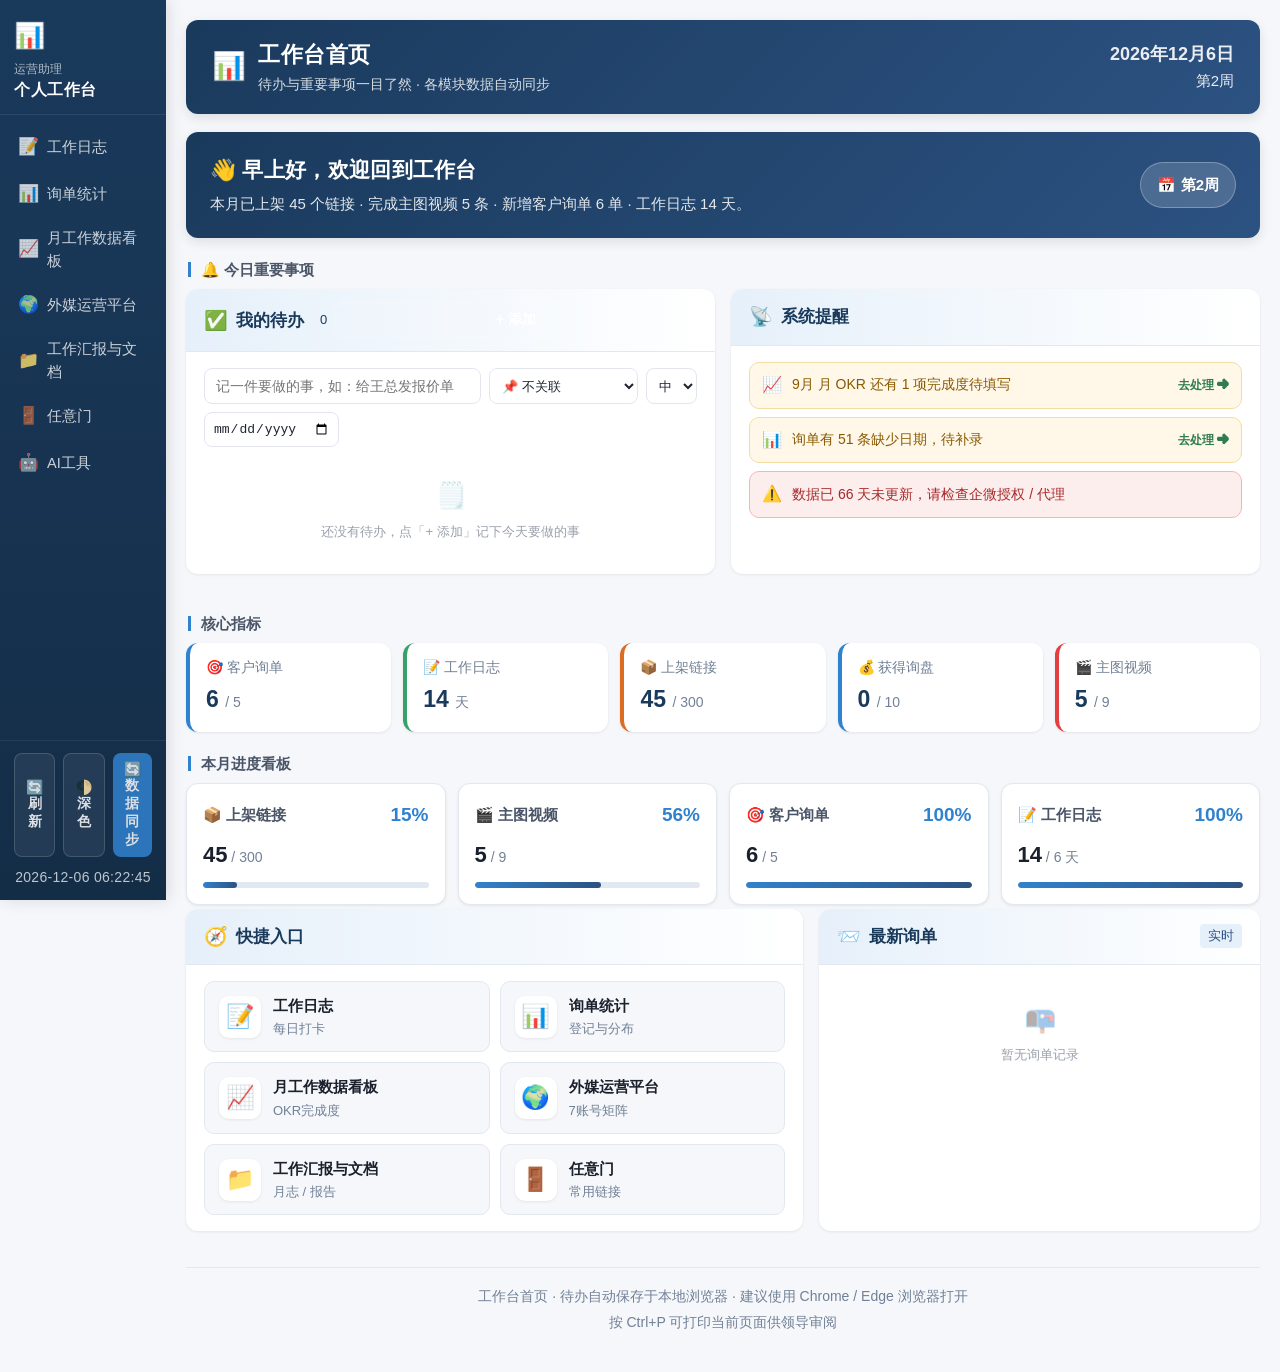
==== commit c7aa5cbe: "sync index.html" ====
--- a/index.html
+++ b/index.html
@@ -3,7 +3,7 @@
 <head>
   <script src="assets/data.js?v=s7"></script>
   <script src="assets/okr_board_data.js?v=board12"></script>
-  <script src="assets/inquiry_data.js?v=i4"></script>
+  <script src="assets/inquiry_data.js?v=i5"></script>
   <script src="assets/media_stats.js?v=s14"></script>
 <meta charset="UTF-8">
 <meta name="viewport" content="width=device-width, initial-scale=1.0">
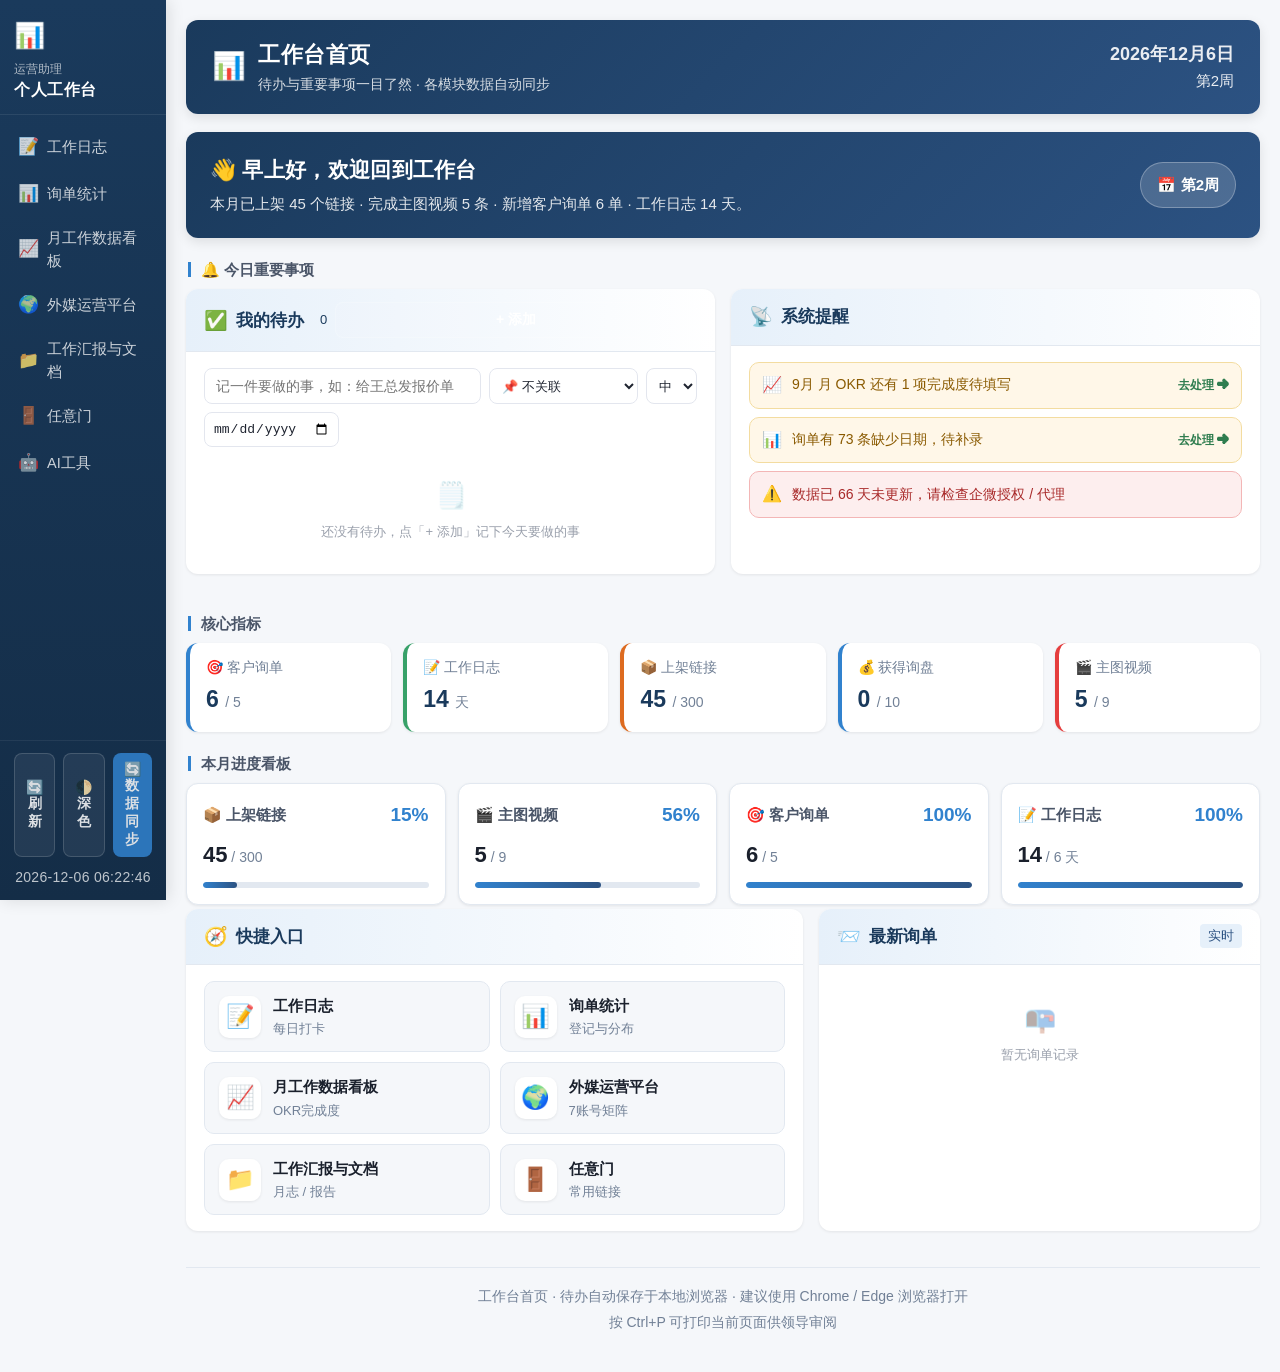
==== commit 90b2a79d: "sync index.html" ====
--- a/index.html
+++ b/index.html
@@ -202,7 +202,7 @@
     </div>
 </div>
 </div>
-<script src="assets/app.js?v=s10"></script>
+<script src="assets/app.js?v=s11"></script>
 <script src="assets/todos.js?v=t1"></script>
 <script>
 (function () {
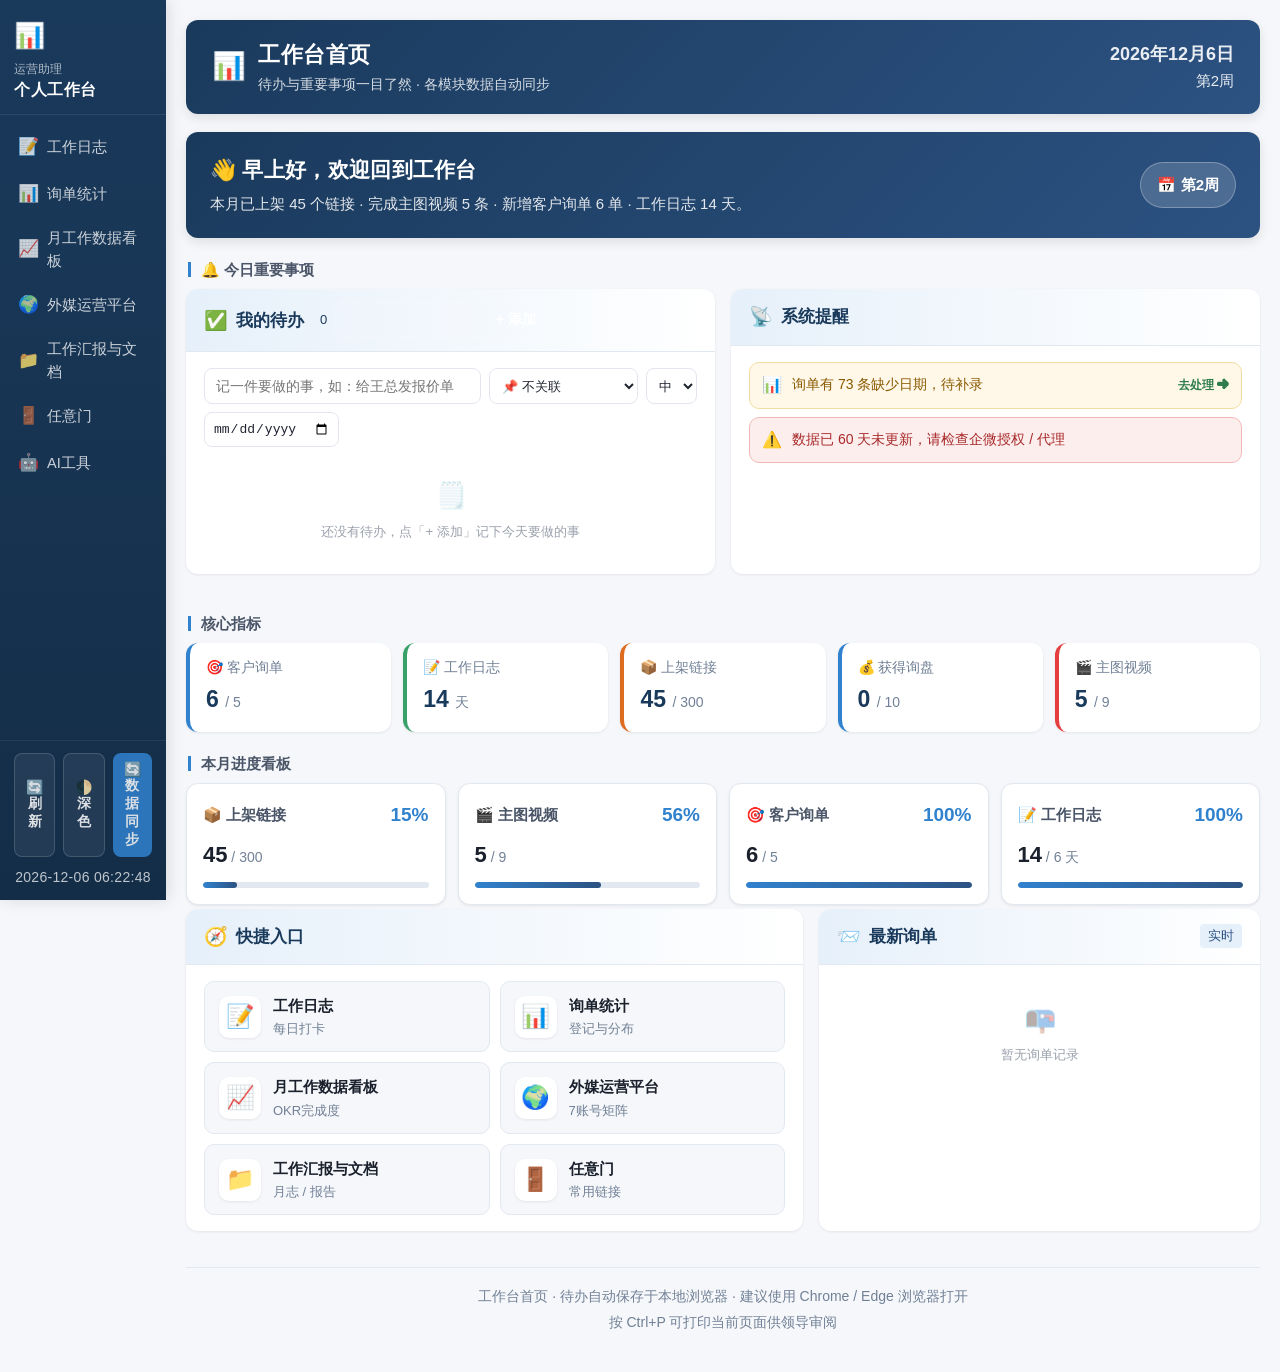
==== commit 1f984c58: "sync index.html" ====
--- a/index.html
+++ b/index.html
@@ -3,7 +3,7 @@
 <head>
   <script src="assets/data.js?v=s7"></script>
   <script src="assets/okr_board_data.js?v=board12"></script>
-  <script src="assets/inquiry_data.js?v=i5"></script>
+  <script src="assets/inquiry_data.js?v=i6"></script>
   <script src="assets/media_stats.js?v=s14"></script>
 <meta charset="UTF-8">
 <meta name="viewport" content="width=device-width, initial-scale=1.0">
